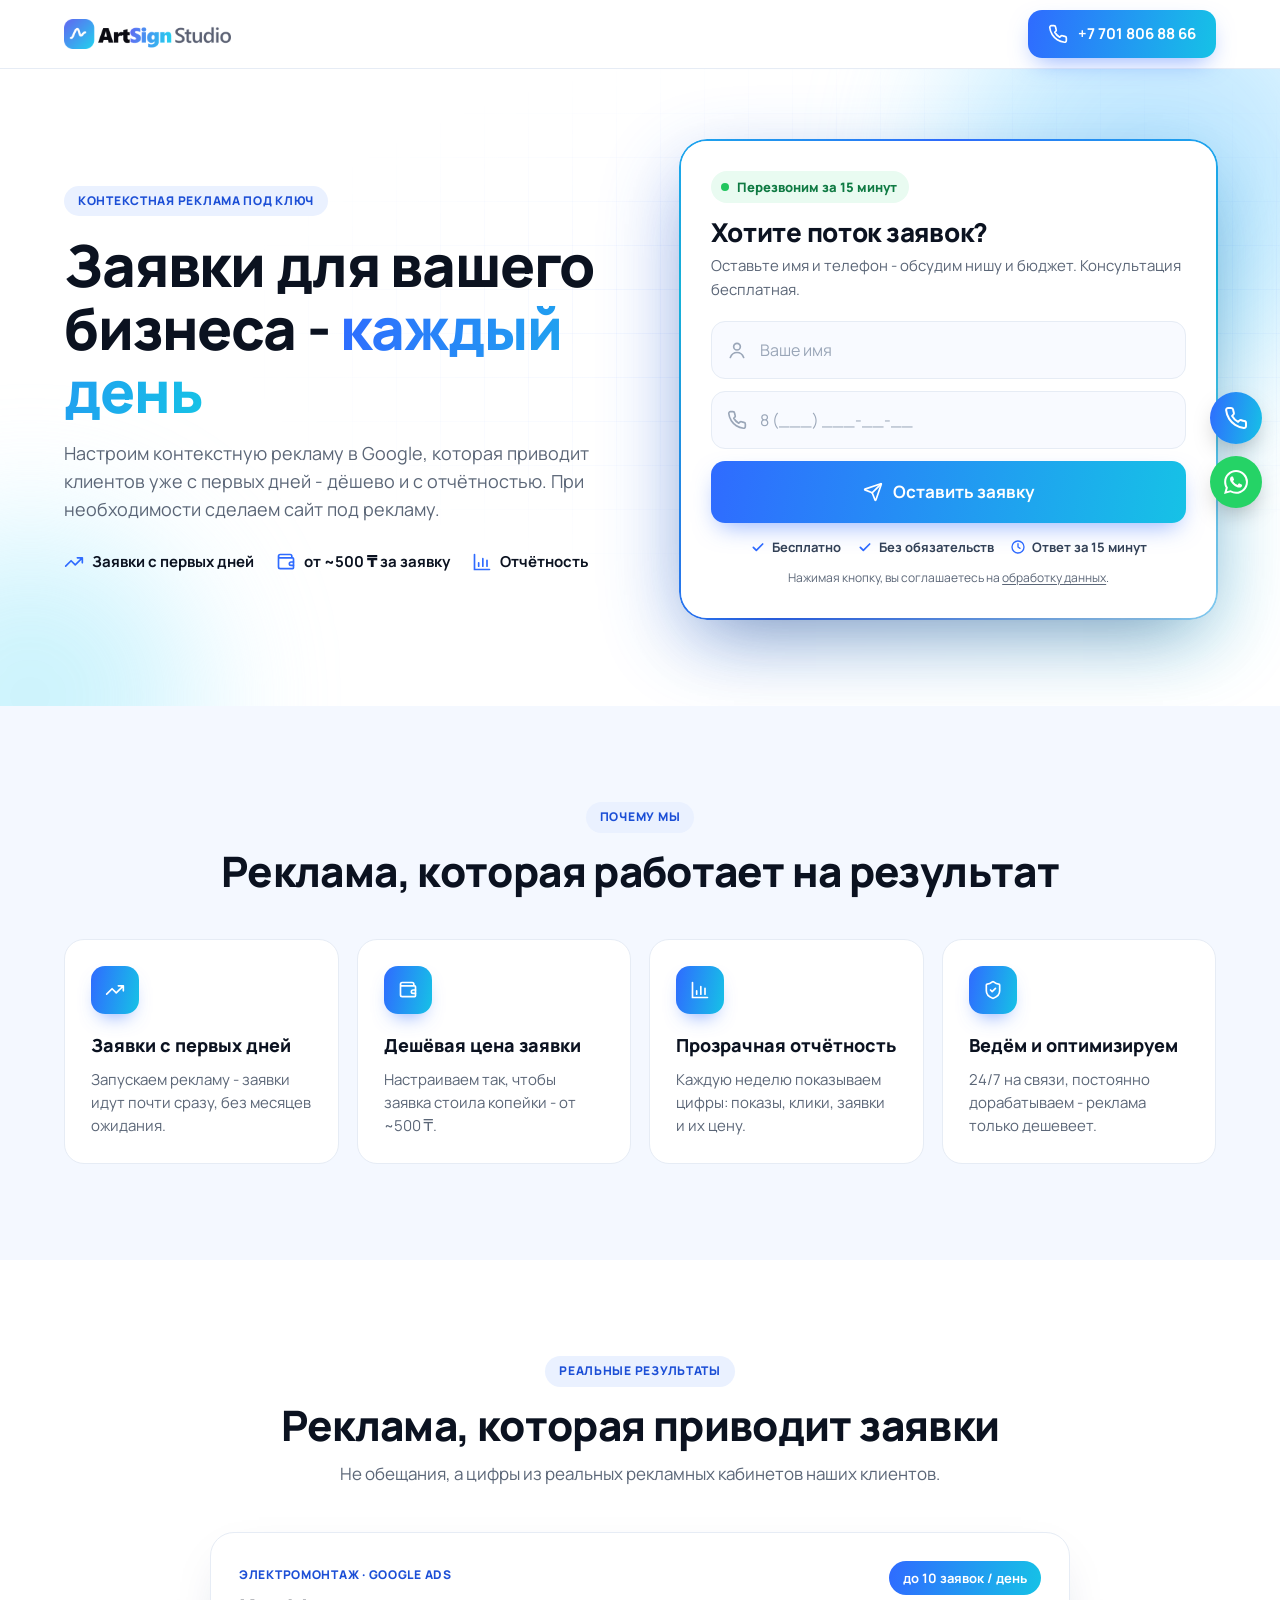
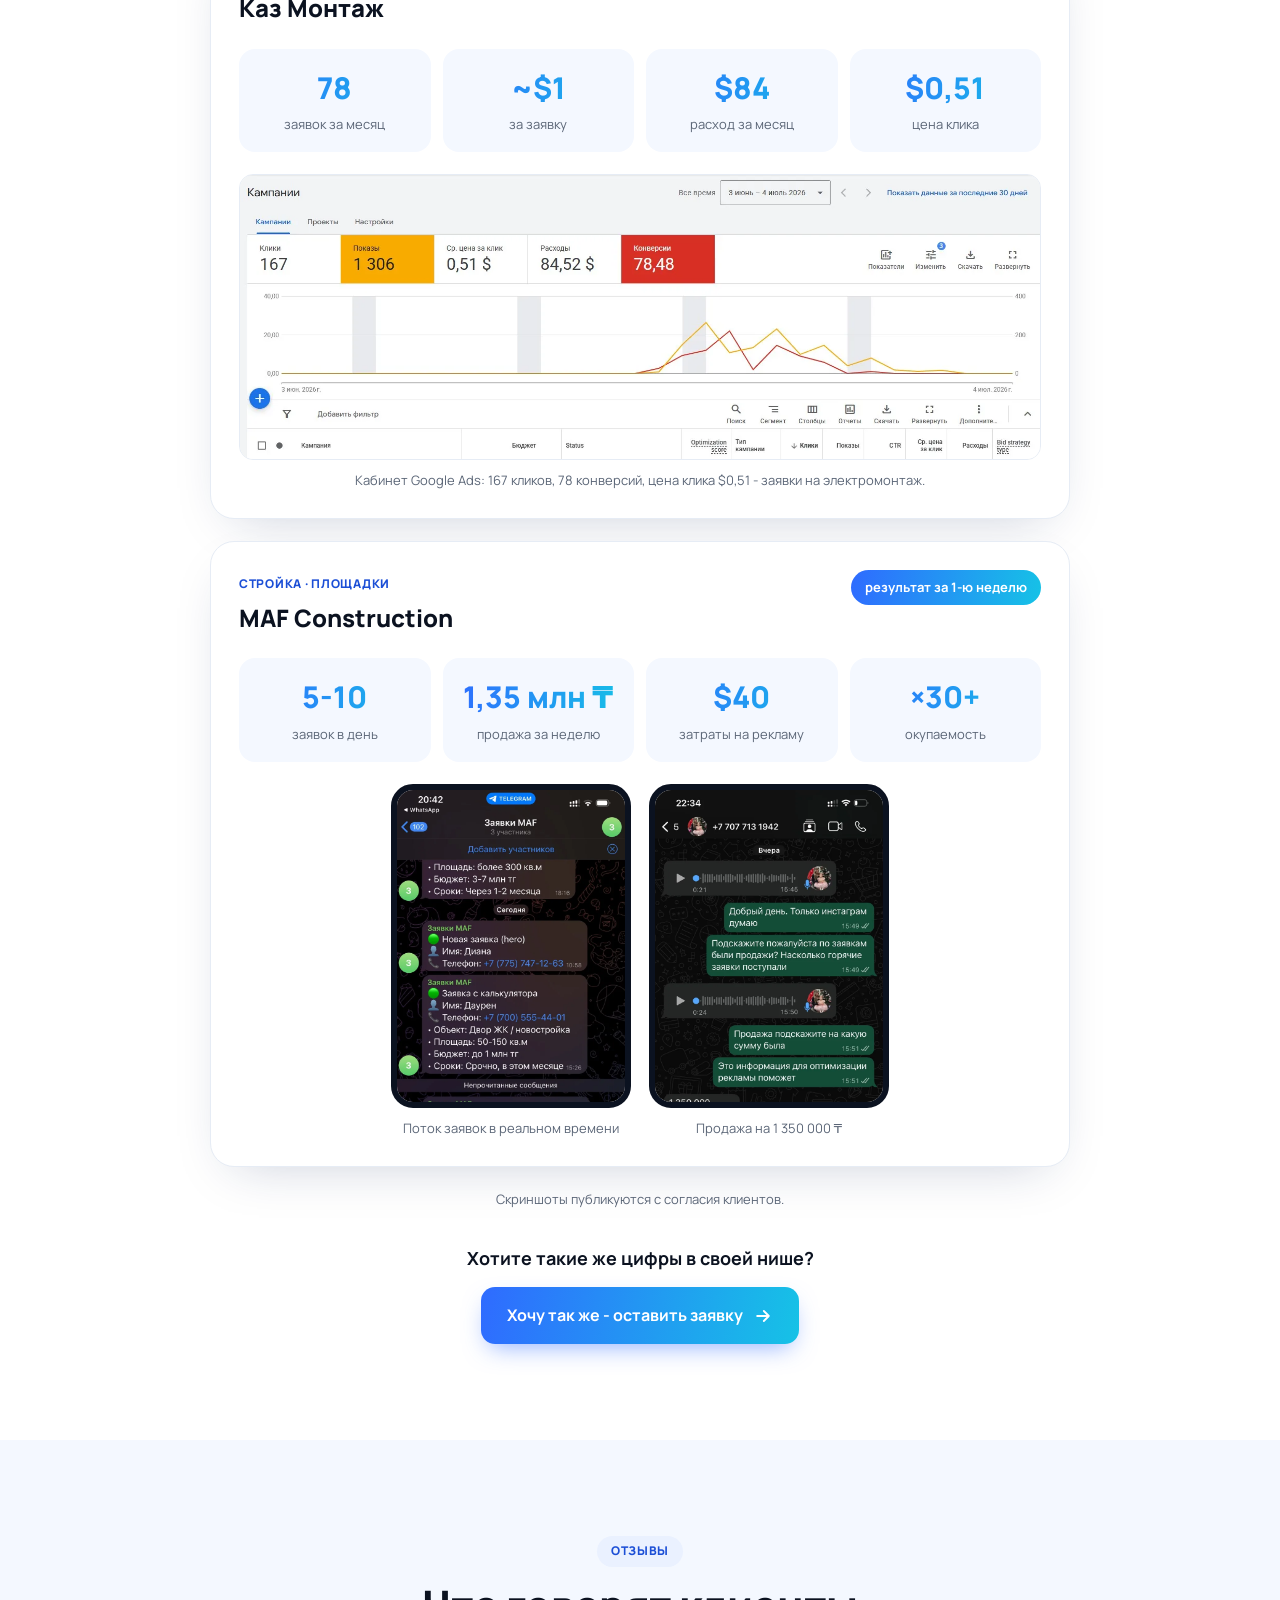
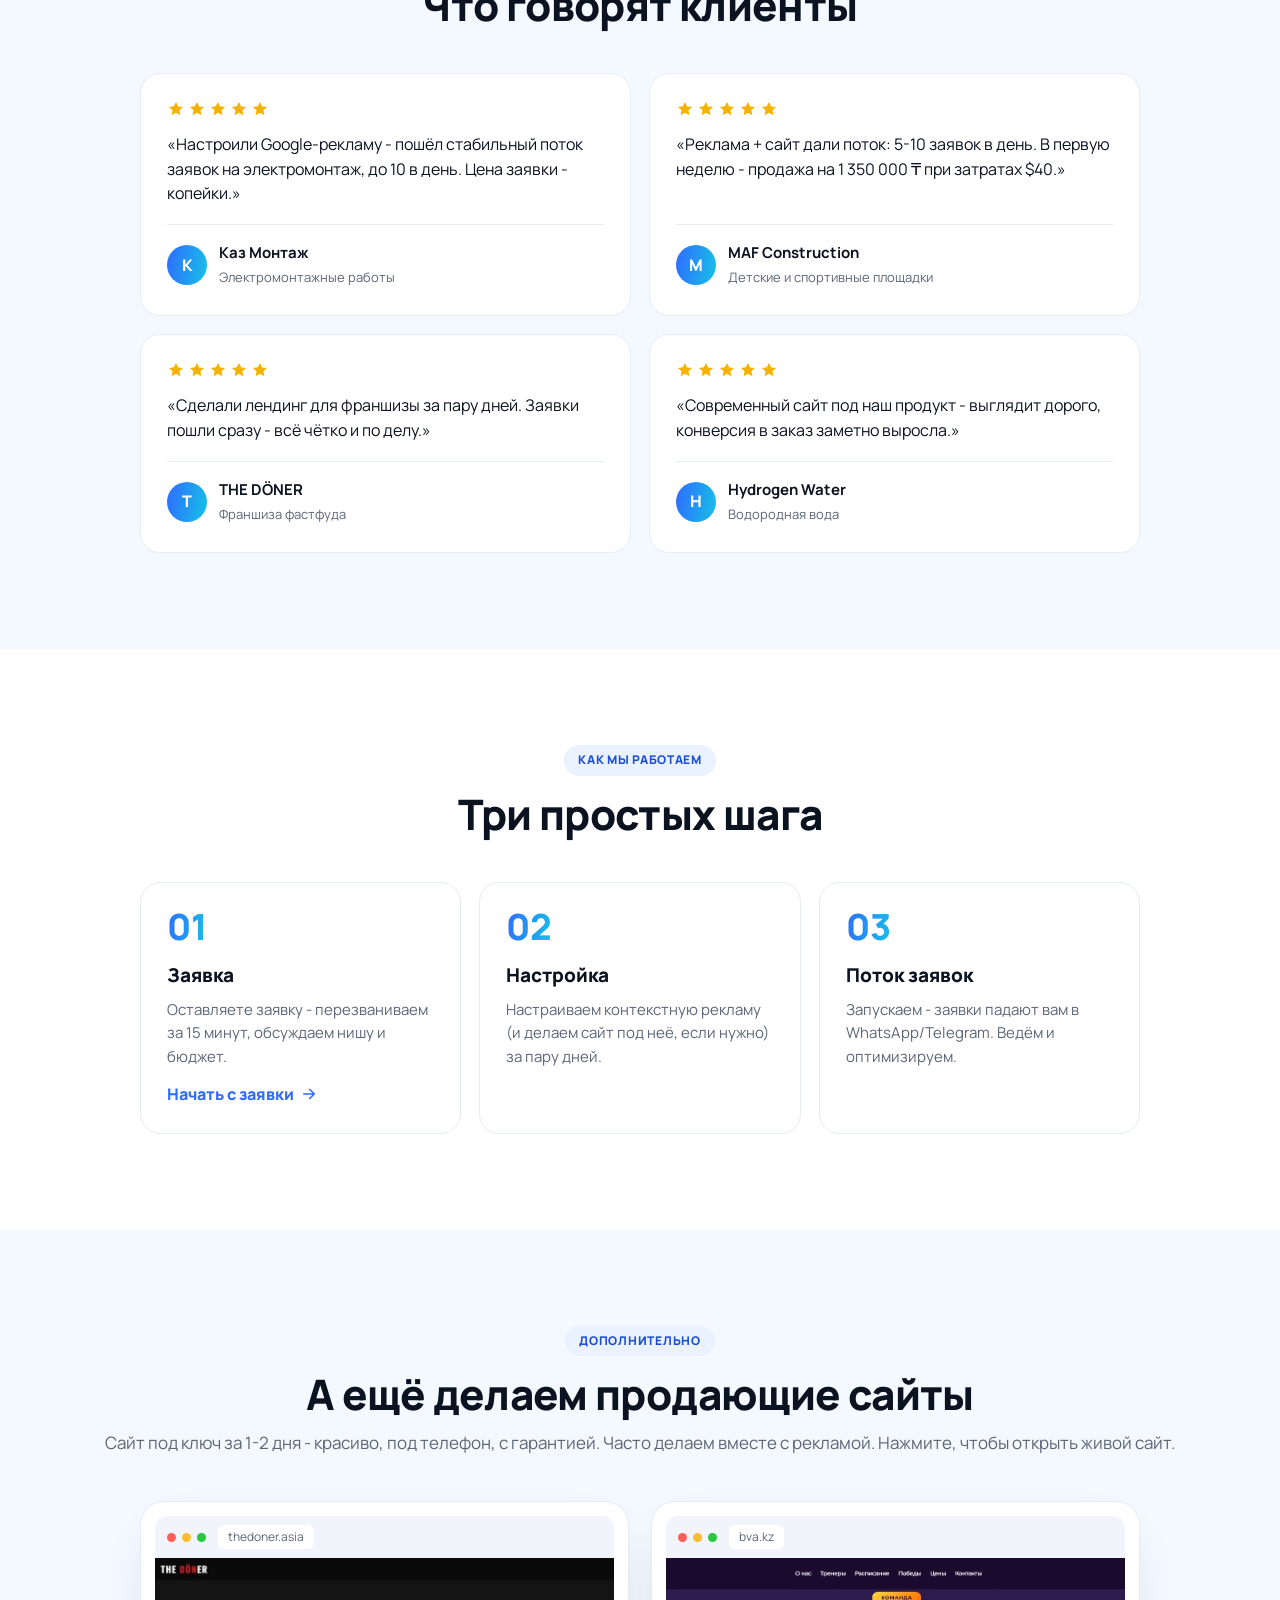
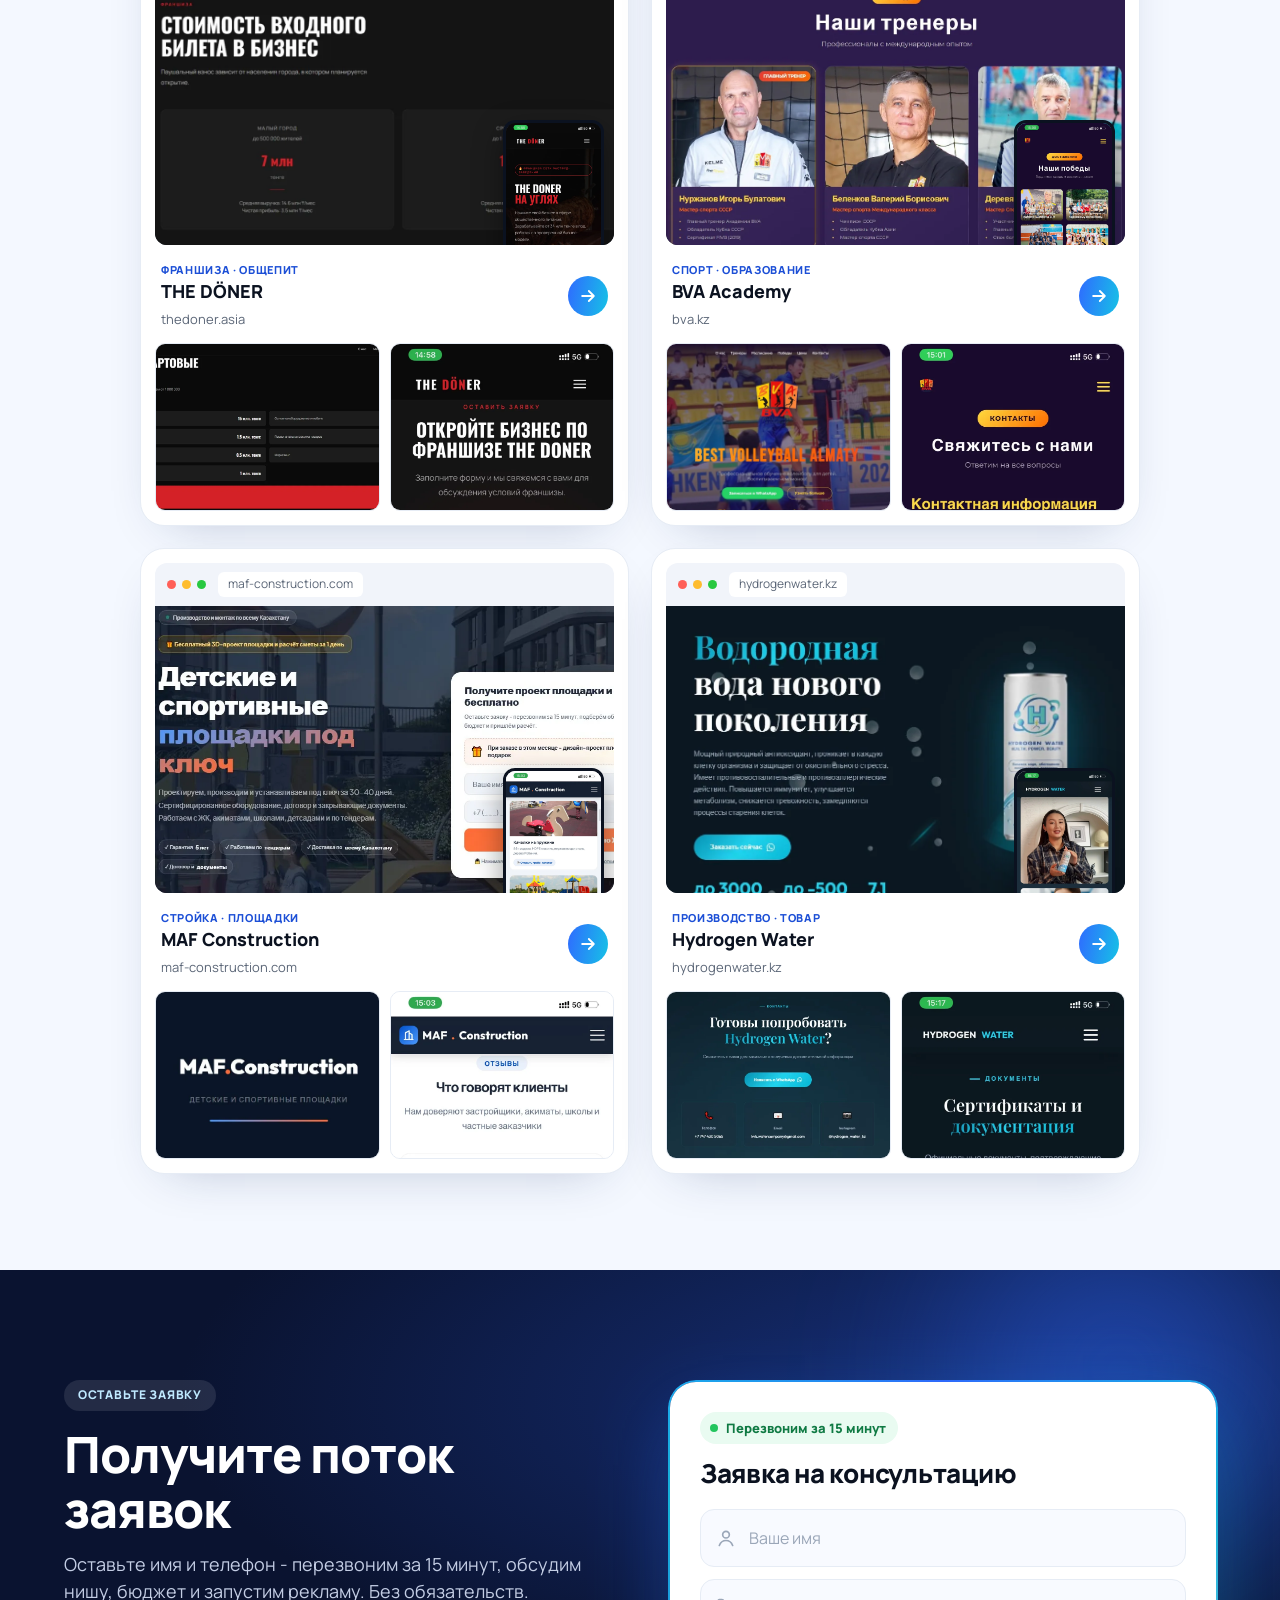
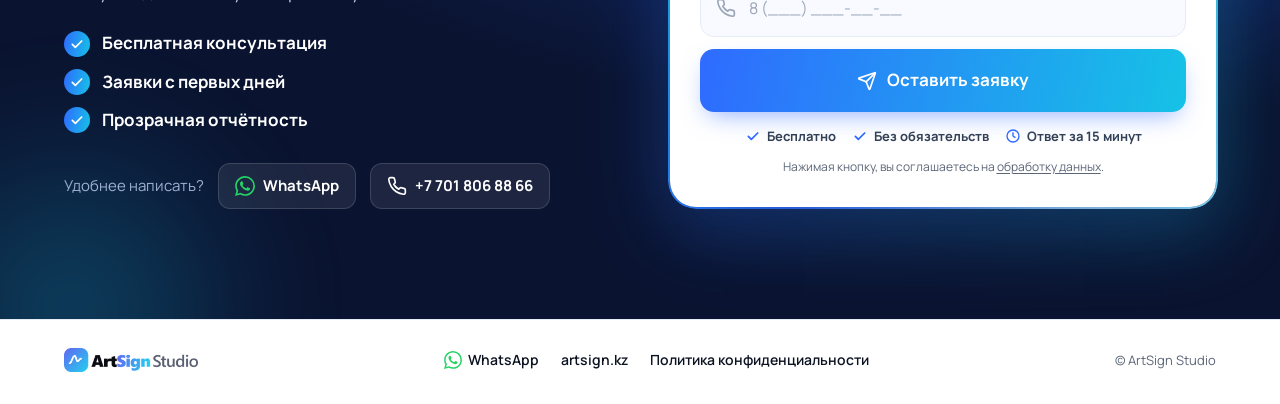
==== index.html @ b0f7c149 "Статическая версия lp.artsign.kz: форма-акцент, Meta Pixel, LeadBot" ====
<!DOCTYPE html>
<html lang="ru">
<head>
<meta charset="utf-8">
<script>document.documentElement.classList.add('js')</script>
<meta name="viewport" content="width=device-width, initial-scale=1, viewport-fit=cover">
<title>ArtSign Studio - контекстная реклама Google под ключ, заявки с первых дней</title>
<meta name="description" content="Настроим контекстную рекламу в Google, которая приводит клиентов с первых дней - дёшево и с отчётностью. При необходимости сделаем сайт под рекламу. Перезвоним за 15 минут.">
<meta name="theme-color" content="#ffffff">
<link rel="canonical" href="https://lp.artsign.kz/">
<meta property="og:type" content="website">
<meta property="og:url" content="https://lp.artsign.kz/">
<meta property="og:title" content="ArtSign Studio - заявки для вашего бизнеса каждый день">
<meta property="og:description" content="Контекстная реклама Google под ключ: заявки с первых дней, от ~500 ₸ за заявку, еженедельная отчётность.">
<meta property="og:image" content="https://lp.artsign.kz/assets/og-image.jpg">
<meta name="twitter:card" content="summary_large_image">
<link rel="icon" href="/favicon.ico" sizes="48x48">
<link rel="icon" type="image/png" sizes="32x32" href="assets/favicon-32.png">
<link rel="icon" type="image/png" sizes="16x16" href="assets/favicon-16.png">
<link rel="apple-touch-icon" href="assets/apple-icon.png">
<link rel="preconnect" href="https://fonts.googleapis.com">
<link rel="preconnect" href="https://fonts.gstatic.com" crossorigin>
<link href="https://fonts.googleapis.com/css2?family=Manrope:wght@400;500;600;700;800&display=swap" rel="stylesheet">
<link rel="stylesheet" href="styles.css?v=20261125-1">
<script type="application/ld+json">{"@context":"https://schema.org","@type":"ProfessionalService","name":"ArtSign Studio","url":"https://lp.artsign.kz/","telephone":"+77018068866","image":"https://lp.artsign.kz/assets/og-image.jpg","areaServed":"KZ","sameAs":["https://artsign.kz"],"description":"Контекстная реклама Google под ключ и продающие сайты"}</script>
<!-- Meta Pixel Code -->
<script>
!function(f,b,e,v,n,t,s)
{if(f.fbq)return;n=f.fbq=function(){n.callMethod?
n.callMethod.apply(n,arguments):n.queue.push(arguments)};
if(!f._fbq)f._fbq=n;n.push=n;n.loaded=!0;n.version='2.0';
n.queue=[];t=b.createElement(e);t.async=!0;
t.src=v;s=b.getElementsByTagName(e)[0];
s.parentNode.insertBefore(t,s)}(window, document,'script',
'https://connect.facebook.net/en_US/fbevents.js');
fbq('init', '1477826510989860');
fbq('init', '3965861417047910');
fbq('track', 'PageView');
</script>
<noscript><img height="1" width="1" style="display:none" alt=""
src="https://www.facebook.com/tr?id=1477826510989860&ev=PageView&noscript=1"
/><img height="1" width="1" style="display:none" alt=""
src="https://www.facebook.com/tr?id=3965861417047910&ev=PageView&noscript=1"
/></noscript>
<!-- End Meta Pixel Code -->
<script src="https://lead-bot.sultan-askarov-kz.workers.dev/t.js" data-site="artsignlp" defer></script>
</head>
<body>
<svg width="0" height="0" style="position:absolute" aria-hidden="true" focusable="false">
  <symbol id="ic-wa" viewBox="0 0 24 24"><path fill="currentColor" d="M17.472 14.382c-.297-.149-1.758-.867-2.03-.967-.273-.099-.471-.148-.67.15-.197.297-.767.966-.94 1.164-.173.199-.347.223-.644.075-.297-.15-1.255-.463-2.39-1.475-.883-.788-1.48-1.761-1.653-2.059-.173-.297-.018-.458.13-.606.134-.133.298-.347.446-.52.149-.174.198-.298.298-.497.099-.198.05-.371-.025-.52-.075-.149-.669-1.612-.916-2.207-.242-.579-.487-.5-.669-.51-.173-.008-.371-.01-.57-.01-.198 0-.52.074-.792.372-.272.297-1.04 1.016-1.04 2.479 0 1.462 1.065 2.875 1.213 3.074.149.198 2.096 3.2 5.077 4.487.709.306 1.262.489 1.694.625.712.227 1.36.195 1.871.118.571-.085 1.758-.719 2.006-1.413.248-.694.248-1.289.173-1.413-.074-.124-.272-.198-.57-.347m-5.421 7.403h-.004a9.87 9.87 0 0 1-5.031-1.378l-.361-.214-3.741.982.998-3.648-.235-.374a9.86 9.86 0 0 1-1.51-5.26c.001-5.45 4.436-9.884 9.888-9.884 2.64 0 5.122 1.03 6.988 2.898a9.825 9.825 0 0 1 2.893 6.994c-.003 5.45-4.437 9.884-9.885 9.884m8.413-18.297A11.815 11.815 0 0 0 12.05 0C5.495 0 .16 5.335.157 11.892c0 2.096.547 4.142 1.588 5.945L.057 24l6.305-1.654a11.882 11.882 0 0 0 5.683 1.448h.005c6.554 0 11.89-5.335 11.893-11.893a11.821 11.821 0 0 0-3.48-8.413Z"/></symbol>
  <symbol id="ic-phone" viewBox="0 0 24 24"><path fill="none" stroke="currentColor" stroke-width="2" stroke-linecap="round" stroke-linejoin="round" d="M22 16.92v3a2 2 0 0 1-2.18 2 19.8 19.8 0 0 1-8.63-3.07 19.5 19.5 0 0 1-6-6A19.8 19.8 0 0 1 2.12 4.18 2 2 0 0 1 4.11 2h3a2 2 0 0 1 2 1.72c.13.96.36 1.9.7 2.81a2 2 0 0 1-.45 2.11L8.09 9.91a16 16 0 0 0 6 6l1.27-1.27a2 2 0 0 1 2.11-.45c.91.34 1.85.57 2.81.7A2 2 0 0 1 22 16.92z"/></symbol>
  <symbol id="ic-send" viewBox="0 0 24 24"><g fill="none" stroke="currentColor" stroke-width="2" stroke-linecap="round" stroke-linejoin="round"><path d="M14.536 21.686a.5.5 0 0 0 .937-.024l6.5-19a.496.496 0 0 0-.635-.635l-19 6.5a.5.5 0 0 0-.024.937l7.93 3.18a2 2 0 0 1 1.112 1.11z"/><path d="m21.854 2.147-10.94 10.939"/></g></symbol>
  <symbol id="ic-check" viewBox="0 0 24 24"><path fill="none" stroke="currentColor" stroke-width="2.6" stroke-linecap="round" stroke-linejoin="round" d="m5 12.5 4.5 4.5L19 7.5"/></symbol>
  <symbol id="ic-arrow" viewBox="0 0 24 24"><path fill="none" stroke="currentColor" stroke-width="2.2" stroke-linecap="round" stroke-linejoin="round" d="M5 12h14m-6-6 6 6-6 6"/></symbol>
  <symbol id="ic-user" viewBox="0 0 24 24"><g fill="none" stroke="currentColor" stroke-width="2" stroke-linecap="round"><circle cx="12" cy="8" r="4"/><path d="M4 21c1.5-4 4.5-6 8-6s6.5 2 8 6"/></g></symbol>
  <symbol id="ic-star" viewBox="0 0 24 24"><path fill="currentColor" d="m12 2.5 2.9 6 6.6.8-4.9 4.5 1.3 6.5L12 17l-5.9 3.3 1.3-6.5-4.9-4.5 6.6-.8z"/></symbol>
  <symbol id="ic-trend" viewBox="0 0 24 24"><path fill="none" stroke="currentColor" stroke-width="2" stroke-linecap="round" stroke-linejoin="round" d="m22 7-8.5 8.5-5-5L2 17m14-10h6v6"/></symbol>
  <symbol id="ic-wallet" viewBox="0 0 24 24"><g fill="none" stroke="currentColor" stroke-width="2" stroke-linecap="round" stroke-linejoin="round"><path d="M19 7V5a2 2 0 0 0-2-2H5a2 2 0 0 0 0 4h15a1 1 0 0 1 1 1v4h-3a2 2 0 0 0 0 4h3v3a1 1 0 0 1-1 1H5a2 2 0 0 1-2-2V5"/><path d="M21 12v4"/></g></symbol>
  <symbol id="ic-chart" viewBox="0 0 24 24"><path fill="none" stroke="currentColor" stroke-width="2" stroke-linecap="round" d="M3 3v18h18M8 17v-4m5 4V8m5 9v-7"/></symbol>
  <symbol id="ic-shield" viewBox="0 0 24 24"><g fill="none" stroke="currentColor" stroke-width="2" stroke-linecap="round" stroke-linejoin="round"><path d="M20 13c0 5-3.5 7.5-7.66 8.95a1 1 0 0 1-.67-.01C7.5 20.5 4 18 4 13V6a1 1 0 0 1 1-1c2 0 4.5-1.2 6.24-2.72a1.17 1.17 0 0 1 1.52 0C14.51 3.81 17 5 19 5a1 1 0 0 1 1 1z"/><path d="m9 12 2 2 4-4"/></g></symbol>
  <symbol id="ic-clock" viewBox="0 0 24 24"><g fill="none" stroke="currentColor" stroke-width="2" stroke-linecap="round"><circle cx="12" cy="12" r="9"/><path d="M12 7v5l3 2"/></g></symbol>
</svg>

<header class="hdr">
  <div class="wrap hdr-in">
    <a class="logo" href="/" aria-label="ArtSign Studio - на главную"><img src="assets/logo.png" width="480" height="86" alt="ArtSign Studio"></a>
    <a class="btn btn-primary hdr-call" href="tel:+77018068866">
      <svg class="ic" aria-hidden="true"><use href="#ic-phone"/></svg>
      <span class="hdr-num">+7 701 806 88 66</span><span class="hdr-short">Позвонить</span>
    </a>
  </div>
</header>

<main>
<section class="hero" id="top">
  <div class="hero-bg" aria-hidden="true"><span class="blob b1"></span><span class="blob b2"></span><span class="hero-grid"></span></div>
  <div class="wrap hero-in">
    <div class="hero-copy">
      <span class="pill">Контекстная реклама под ключ</span>
      <h1>Заявки для вашего бизнеса - <span class="grad-text">каждый день</span></h1>
      <p class="lead">Настроим контекстную рекламу в Google, которая приводит клиентов уже с первых дней - дёшево и с отчётностью. При необходимости сделаем сайт под рекламу.</p>
      <ul class="hero-ticks">
        <li><svg class="ic" aria-hidden="true"><use href="#ic-trend"/></svg>Заявки с первых дней</li>
        <li><svg class="ic" aria-hidden="true"><use href="#ic-wallet"/></svg>от ~500&nbsp;₸ за заявку</li>
        <li><svg class="ic" aria-hidden="true"><use href="#ic-chart"/></svg>Отчётность</li>
      </ul>
    </div>

    <div class="form-zone" id="zayavka-top">
      <div class="lf-card" data-form-card>
        <div class="lf-head">
          <span class="lf-live"><i></i>Перезвоним за 15 минут</span>
          <h2 class="lf-title">Хотите поток заявок?</h2>
          <p class="lf-sub">Оставьте имя и телефон - обсудим нишу и бюджет. Консультация бесплатная.</p>
        </div>
        <form class="lead-form" data-place="hero" novalidate>
          <label class="fld">
            <span class="sr">Ваше имя</span>
            <svg class="ic" aria-hidden="true"><use href="#ic-user"/></svg>
            <input class="input" name="name" placeholder="Ваше имя" autocomplete="name" required>
          </label>
          <label class="fld">
            <span class="sr">Телефон</span>
            <svg class="ic" aria-hidden="true"><use href="#ic-phone"/></svg>
            <input class="input" name="phone" type="tel" inputmode="tel" placeholder="8 (___) ___-__-__" autocomplete="tel" required>
          </label>
          <input class="hp" name="company" tabindex="-1" autocomplete="off" aria-hidden="true">
          <p class="lf-err" role="alert" hidden></p>
          <button class="btn btn-primary btn-xl" type="submit">
            <svg class="ic" aria-hidden="true"><use href="#ic-send"/></svg><span>Оставить заявку</span>
          </button>
          <ul class="lf-perks">
            <li><svg class="ic" aria-hidden="true"><use href="#ic-check"/></svg>Бесплатно</li>
            <li><svg class="ic" aria-hidden="true"><use href="#ic-check"/></svg>Без обязательств</li>
            <li><svg class="ic" aria-hidden="true"><use href="#ic-clock"/></svg>Ответ за 15 минут</li>
          </ul>
          <p class="lf-note">Нажимая кнопку, вы соглашаетесь на <a href="privacy.html">обработку данных</a>.</p>
        </form>
      </div>
    </div>
  </div>
</section>

<section class="sec sec-soft" id="pochemu">
  <div class="wrap">
    <div class="sec-head rv">
      <span class="pill">Почему мы</span>
      <h2>Реклама, которая работает на результат</h2>
    </div>
    <div class="feats">
      <article class="feat rv"><span class="feat-ic"><svg class="ic" aria-hidden="true"><use href="#ic-trend"/></svg></span><h3>Заявки с первых дней</h3><p>Запускаем рекламу - заявки идут почти сразу, без месяцев ожидания.</p></article>
      <article class="feat rv"><span class="feat-ic"><svg class="ic" aria-hidden="true"><use href="#ic-wallet"/></svg></span><h3>Дешёвая цена заявки</h3><p>Настраиваем так, чтобы заявка стоила копейки - от ~500&nbsp;₸.</p></article>
      <article class="feat rv"><span class="feat-ic"><svg class="ic" aria-hidden="true"><use href="#ic-chart"/></svg></span><h3>Прозрачная отчётность</h3><p>Каждую неделю показываем цифры: показы, клики, заявки и их цену.</p></article>
      <article class="feat rv"><span class="feat-ic"><svg class="ic" aria-hidden="true"><use href="#ic-shield"/></svg></span><h3>Ведём и оптимизируем</h3><p>24/7 на связи, постоянно дорабатываем - реклама только дешевеет.</p></article>
    </div>
  </div>
</section>

<section class="sec" id="rezultaty">
  <div class="wrap">
    <div class="sec-head rv">
      <span class="pill">Реальные результаты</span>
      <h2>Реклама, которая приводит заявки</h2>
      <p>Не обещания, а цифры из реальных рекламных кабинетов наших клиентов.</p>
    </div>

    <article class="case rv" id="kaz-montazh">
      <div class="case-top">
        <div><span class="case-tag">Электромонтаж · Google Ads</span><h3>Каз Монтаж</h3></div>
        <span class="case-badge">до 10 заявок / день</span>
      </div>
      <div class="stats">
        <div class="stat"><b>78</b><span>заявок за месяц</span></div>
        <div class="stat"><b>~$1</b><span>за заявку</span></div>
        <div class="stat"><b>$84</b><span>расход за месяц</span></div>
        <div class="stat"><b>$0,51</b><span>цена клика</span></div>
      </div>
      <figure class="shot shot-wide">
        <img src="assets/cases/kazmontage-ads.webp" width="1542" height="548" loading="lazy" alt="Кабинет Google Ads Каз Монтаж: 167 кликов, 78 конверсий, цена клика $0,51">
        <figcaption>Кабинет Google Ads: 167 кликов, 78 конверсий, цена клика $0,51 - заявки на электромонтаж.</figcaption>
      </figure>
    </article>

    <article class="case rv" id="maf">
      <div class="case-top">
        <div><span class="case-tag">Стройка · площадки</span><h3>MAF Construction</h3></div>
        <span class="case-badge">результат за 1-ю неделю</span>
      </div>
      <div class="stats">
        <div class="stat"><b>5-10</b><span>заявок в день</span></div>
        <div class="stat"><b>1,35&nbsp;млн&nbsp;₸</b><span>продажа за неделю</span></div>
        <div class="stat"><b>$40</b><span>затраты на рекламу</span></div>
        <div class="stat"><b>×30+</b><span>окупаемость</span></div>
      </div>
      <div class="phones">
        <figure class="shot shot-phone"><img src="assets/cases/proof-leads.webp" width="740" height="1600" loading="lazy" alt="Telegram-чат с заявками MAF Construction"><figcaption>Поток заявок в реальном времени</figcaption></figure>
        <figure class="shot shot-phone"><img src="assets/cases/proof-sale.webp" width="740" height="1600" loading="lazy" alt="Переписка с клиентом о продаже на 1 350 000 ₸"><figcaption>Продажа на 1&nbsp;350&nbsp;000&nbsp;₸</figcaption></figure>
      </div>
    </article>
    <p class="fine rv">Скриншоты публикуются с согласия клиентов.</p>

    <div class="mid-cta rv">
      <p>Хотите такие же цифры в своей нише?</p>
      <a class="btn btn-primary btn-lg js-to-form" href="#zayavka">Хочу так же - оставить заявку<svg class="ic" aria-hidden="true"><use href="#ic-arrow"/></svg></a>
    </div>
  </div>
</section>

<section class="sec sec-soft" id="otzyvy">
  <div class="wrap">
    <div class="sec-head rv">
      <span class="pill">Отзывы</span>
      <h2>Что говорят клиенты</h2>
    </div>
    <div class="revs">
      <article class="rev rv"><div class="stars" role="img" aria-label="5 из 5"><svg aria-hidden="true"><use href="#ic-star"/></svg><svg aria-hidden="true"><use href="#ic-star"/></svg><svg aria-hidden="true"><use href="#ic-star"/></svg><svg aria-hidden="true"><use href="#ic-star"/></svg><svg aria-hidden="true"><use href="#ic-star"/></svg></div><p>«Настроили Google-рекламу - пошёл стабильный поток заявок на электромонтаж, до 10 в день. Цена заявки - копейки.»</p><footer><span class="ava">К</span><span><b>Каз Монтаж</b><small>Электромонтажные работы</small></span></footer></article>
      <article class="rev rv"><div class="stars" role="img" aria-label="5 из 5"><svg aria-hidden="true"><use href="#ic-star"/></svg><svg aria-hidden="true"><use href="#ic-star"/></svg><svg aria-hidden="true"><use href="#ic-star"/></svg><svg aria-hidden="true"><use href="#ic-star"/></svg><svg aria-hidden="true"><use href="#ic-star"/></svg></div><p>«Реклама + сайт дали поток: 5-10 заявок в день. В первую неделю - продажа на 1&nbsp;350&nbsp;000&nbsp;₸ при затратах $40.»</p><footer><span class="ava">M</span><span><b>MAF Construction</b><small>Детские и спортивные площадки</small></span></footer></article>
      <article class="rev rv"><div class="stars" role="img" aria-label="5 из 5"><svg aria-hidden="true"><use href="#ic-star"/></svg><svg aria-hidden="true"><use href="#ic-star"/></svg><svg aria-hidden="true"><use href="#ic-star"/></svg><svg aria-hidden="true"><use href="#ic-star"/></svg><svg aria-hidden="true"><use href="#ic-star"/></svg></div><p>«Сделали лендинг для франшизы за пару дней. Заявки пошли сразу - всё чётко и по делу.»</p><footer><span class="ava">T</span><span><b>THE DÖNER</b><small>Франшиза фастфуда</small></span></footer></article>
      <article class="rev rv"><div class="stars" role="img" aria-label="5 из 5"><svg aria-hidden="true"><use href="#ic-star"/></svg><svg aria-hidden="true"><use href="#ic-star"/></svg><svg aria-hidden="true"><use href="#ic-star"/></svg><svg aria-hidden="true"><use href="#ic-star"/></svg><svg aria-hidden="true"><use href="#ic-star"/></svg></div><p>«Современный сайт под наш продукт - выглядит дорого, конверсия в заказ заметно выросла.»</p><footer><span class="ava">H</span><span><b>Hydrogen Water</b><small>Водородная вода</small></span></footer></article>
    </div>
  </div>
</section>

<section class="sec" id="shagi">
  <div class="wrap">
    <div class="sec-head rv">
      <span class="pill">Как мы работаем</span>
      <h2>Три простых шага</h2>
    </div>
    <ol class="steps">
      <li class="step rv"><span class="step-n">01</span><h3>Заявка</h3><p>Оставляете заявку - перезваниваем за 15 минут, обсуждаем нишу и бюджет.</p><a class="step-link js-to-form" href="#zayavka">Начать с заявки<svg class="ic" aria-hidden="true"><use href="#ic-arrow"/></svg></a></li>
      <li class="step rv"><span class="step-n">02</span><h3>Настройка</h3><p>Настраиваем контекстную рекламу (и делаем сайт под неё, если нужно) за пару дней.</p></li>
      <li class="step rv"><span class="step-n">03</span><h3>Поток заявок</h3><p>Запускаем - заявки падают вам в WhatsApp/Telegram. Ведём и оптимизируем.</p></li>
    </ol>
  </div>
</section>

<section class="sec sec-soft" id="saity">
  <div class="wrap">
    <div class="sec-head rv">
      <span class="pill">Дополнительно</span>
      <h2>А ещё делаем продающие сайты</h2>
      <p>Сайт под ключ за 1-2 дня - красиво, под телефон, с гарантией. Часто делаем вместе с рекламой. Нажмите, чтобы открыть живой сайт.</p>
    </div>
    <div class="sites">
      <article class="site rv">
        <a class="site-main" href="https://thedoner.asia" target="_blank" rel="noopener">
          <span class="browser"><span class="dots"><i></i><i></i><i></i></span><span class="url">thedoner.asia</span></span>
          <span class="site-view"><img src="assets/cases/doner_1.webp" width="1600" height="626" loading="lazy" alt="Сайт THE DÖNER, десктоп"><img class="site-phone" src="assets/cases/doner.webp" width="740" height="1600" loading="lazy" alt="Сайт THE DÖNER на телефоне"></span>
          <span class="site-meta"><span><small>Франшиза · Общепит</small><b>THE DÖNER</b><em>thedoner.asia</em></span><span class="go"><svg class="ic" aria-hidden="true"><use href="#ic-arrow"/></svg></span></span>
        </a>
        <div class="site-thumbs"><img src="assets/cases/doner_2.webp" width="1600" height="647" loading="lazy" alt="THE DÖNER: блок стартовых вложений"><img src="assets/cases/doner_3.webp" width="740" height="1600" loading="lazy" alt="THE DÖNER: форма заявки на телефоне"></div>
      </article>
      <article class="site rv">
        <a class="site-main" href="https://bva.kz" target="_blank" rel="noopener">
          <span class="browser"><span class="dots"><i></i><i></i><i></i></span><span class="url">bva.kz</span></span>
          <span class="site-view"><img src="assets/cases/bva_2.webp" width="1147" height="740" loading="lazy" alt="Сайт BVA Academy, десктоп"><img class="site-phone" src="assets/cases/bva_1.webp" width="740" height="1600" loading="lazy" alt="Сайт BVA Academy на телефоне"></span>
          <span class="site-meta"><span><small>Спорт · Образование</small><b>BVA Academy</b><em>bva.kz</em></span><span class="go"><svg class="ic" aria-hidden="true"><use href="#ic-arrow"/></svg></span></span>
        </a>
        <div class="site-thumbs"><img src="assets/cases/bva.webp" width="920" height="766" loading="lazy" alt="BVA Academy: первый экран"><img src="assets/cases/bva_3.webp" width="740" height="1600" loading="lazy" alt="BVA Academy: контакты на телефоне"></div>
      </article>
      <article class="site rv">
        <a class="site-main" href="https://maf-construction.com" target="_blank" rel="noopener">
          <span class="browser"><span class="dots"><i></i><i></i><i></i></span><span class="url">maf-construction.com</span></span>
          <span class="site-view"><img src="assets/cases/maf_2.webp" width="1030" height="547" loading="lazy" alt="Сайт MAF Construction, десктоп"><img class="site-phone" src="assets/cases/maf_1.webp" width="740" height="1600" loading="lazy" alt="Сайт MAF Construction на телефоне"></span>
          <span class="site-meta"><span><small>Стройка · Площадки</small><b>MAF Construction</b><em>maf-construction.com</em></span><span class="go"><svg class="ic" aria-hidden="true"><use href="#ic-arrow"/></svg></span></span>
        </a>
        <div class="site-thumbs"><img src="assets/cases/maf.webp" width="565" height="439" loading="lazy" alt="MAF Construction: логотип"><img src="assets/cases/maf_3.webp" width="740" height="1600" loading="lazy" alt="MAF Construction: отзывы на телефоне"></div>
      </article>
      <article class="site rv">
        <a class="site-main" href="https://hydrogenwater.kz" target="_blank" rel="noopener">
          <span class="browser"><span class="dots"><i></i><i></i><i></i></span><span class="url">hydrogenwater.kz</span></span>
          <span class="site-view"><img src="assets/cases/hw.webp" width="937" height="648" loading="lazy" alt="Сайт Hydrogen Water, десктоп"><img class="site-phone" src="assets/cases/hw_1.webp" width="740" height="1600" loading="lazy" alt="Сайт Hydrogen Water на телефоне"></span>
          <span class="site-meta"><span><small>Производство · Товар</small><b>Hydrogen Water</b><em>hydrogenwater.kz</em></span><span class="go"><svg class="ic" aria-hidden="true"><use href="#ic-arrow"/></svg></span></span>
        </a>
        <div class="site-thumbs"><img src="assets/cases/hw_2.webp" width="775" height="572" loading="lazy" alt="Hydrogen Water: блок контактов"><img src="assets/cases/hw_3.webp" width="740" height="1600" loading="lazy" alt="Hydrogen Water: документы на телефоне"></div>
      </article>
    </div>
  </div>
</section>

<section class="final" id="zayavka">
  <div class="final-bg" aria-hidden="true"><span class="blob b3"></span><span class="blob b4"></span></div>
  <div class="wrap final-in">
    <div class="final-copy rv">
      <span class="pill pill-dark">Оставьте заявку</span>
      <h2>Получите поток заявок</h2>
      <p>Оставьте имя и телефон - перезвоним за 15 минут, обсудим нишу, бюджет и запустим рекламу. Без обязательств.</p>
      <ul class="final-list">
        <li><svg class="ic" aria-hidden="true"><use href="#ic-check"/></svg>Бесплатная консультация</li>
        <li><svg class="ic" aria-hidden="true"><use href="#ic-check"/></svg>Заявки с первых дней</li>
        <li><svg class="ic" aria-hidden="true"><use href="#ic-check"/></svg>Прозрачная отчётность</li>
      </ul>
      <div class="final-alt">
        <span>Удобнее написать?</span>
        <a class="alt-wa" href="https://wa.me/77018068866"><svg class="ic" aria-hidden="true"><use href="#ic-wa"/></svg>WhatsApp</a>
        <a class="alt-tel" href="tel:+77018068866"><svg class="ic" aria-hidden="true"><use href="#ic-phone"/></svg>+7 701 806 88 66</a>
      </div>
    </div>

    <div class="form-zone">
      <div class="lf-card lf-card-final" data-form-card>
        <div class="lf-head">
          <span class="lf-live"><i></i>Перезвоним за 15 минут</span>
          <h3 class="lf-title">Заявка на консультацию</h3>
        </div>
        <form class="lead-form" data-place="final" novalidate>
          <label class="fld">
            <span class="sr">Ваше имя</span>
            <svg class="ic" aria-hidden="true"><use href="#ic-user"/></svg>
            <input class="input" name="name" placeholder="Ваше имя" autocomplete="name" required>
          </label>
          <label class="fld">
            <span class="sr">Телефон</span>
            <svg class="ic" aria-hidden="true"><use href="#ic-phone"/></svg>
            <input class="input" name="phone" type="tel" inputmode="tel" placeholder="8 (___) ___-__-__" autocomplete="tel" required>
          </label>
          <input class="hp" name="company" tabindex="-1" autocomplete="off" aria-hidden="true">
          <p class="lf-err" role="alert" hidden></p>
          <button class="btn btn-primary btn-xl" type="submit">
            <svg class="ic" aria-hidden="true"><use href="#ic-send"/></svg><span>Оставить заявку</span>
          </button>
          <ul class="lf-perks">
            <li><svg class="ic" aria-hidden="true"><use href="#ic-check"/></svg>Бесплатно</li>
            <li><svg class="ic" aria-hidden="true"><use href="#ic-check"/></svg>Без обязательств</li>
            <li><svg class="ic" aria-hidden="true"><use href="#ic-clock"/></svg>Ответ за 15 минут</li>
          </ul>
          <p class="lf-note">Нажимая кнопку, вы соглашаетесь на <a href="privacy.html">обработку данных</a>.</p>
        </form>
      </div>
    </div>
  </div>
</section>
</main>

<footer class="ftr">
  <div class="wrap ftr-in">
    <a class="logo" href="/"><img src="assets/logo.png" width="480" height="86" alt="ArtSign Studio" loading="lazy"></a>
    <nav class="ftr-links">
      <a href="https://wa.me/77018068866"><svg class="ic ic-wa" aria-hidden="true"><use href="#ic-wa"/></svg>WhatsApp</a>
      <a href="https://artsign.kz">artsign.kz</a>
      <a href="privacy.html">Политика конфиденциальности</a>
    </nav>
    <span class="ftr-c">© ArtSign Studio</span>
  </div>
</footer>

<nav class="fab" aria-label="Звонок и WhatsApp">
  <a class="fab-btn fab-tel" href="tel:+77018068866" aria-label="Позвонить"><svg class="ic" aria-hidden="true"><use href="#ic-phone"/></svg></a>
  <a class="fab-btn fab-wa" href="https://wa.me/77018068866" aria-label="Написать в WhatsApp"><svg class="ic" aria-hidden="true"><use href="#ic-wa"/></svg></a>
</nav>

<nav class="mbar" data-mbar aria-label="Быстрая связь">
  <a class="mbar-cta js-to-form" href="#zayavka">Хочу заявки<svg class="ic" aria-hidden="true"><use href="#ic-arrow"/></svg></a>
  <a class="mbar-ic mbar-wa" href="https://wa.me/77018068866" aria-label="WhatsApp"><svg class="ic" aria-hidden="true"><use href="#ic-wa"/></svg></a>
  <a class="mbar-ic" href="tel:+77018068866" aria-label="Позвонить"><svg class="ic" aria-hidden="true"><use href="#ic-phone"/></svg></a>
</nav>

<template id="lf-done">
  <div class="lf-done" tabindex="-1">
    <span class="done-ic"><svg class="ic" aria-hidden="true"><use href="#ic-check"/></svg></span>
    <h3>Заявка отправлена!</h3>
    <p>Спасибо! Мы перезвоним вам в течение 15 минут и обсудим ваш проект.</p>
    <a class="alt-wa" href="https://wa.me/77018068866"><svg class="ic" aria-hidden="true"><use href="#ic-wa"/></svg>Написать в WhatsApp сейчас</a>
  </div>
</template>

<script src="script.js?v=20261125-1" defer></script>
</body>
</html>
---- styles.css ----
:root{
  --bg:#fff;--bg-soft:#f4f8ff;--ink:#0b1220;--muted:#5b6677;--line:#e6ecf5;
  --brand:#2f6bff;--brand2:#16c2e6;--brand-ink:#1c4fd6;--navy:#0a1330;
  --grad:linear-gradient(100deg,var(--brand),var(--brand2));
  --r:20px;--hdr:68px;--ease:cubic-bezier(.22,1,.36,1);
}
*{box-sizing:border-box;margin:0;padding:0}
html{-webkit-text-size-adjust:100%;scroll-padding-top:calc(var(--hdr) + 16px)}
body{font-family:"Manrope","Segoe UI",system-ui,sans-serif;color:var(--ink);background:var(--bg);line-height:1.55;font-size:16px;overflow-x:clip;-webkit-font-smoothing:antialiased}
img{display:block;max-width:100%;height:auto}
a{color:inherit;text-decoration:none}
ul,ol{list-style:none}
button,input{font:inherit;color:inherit}
.ic{width:20px;height:20px;flex-shrink:0}
.sr{position:absolute;width:1px;height:1px;overflow:hidden;clip:rect(0 0 0 0);white-space:nowrap}
.wrap{width:100%;max-width:1200px;margin:0 auto;padding:0 24px}
.grad-text{background:var(--grad);-webkit-background-clip:text;background-clip:text;color:transparent}
:focus-visible{outline:3px solid var(--brand);outline-offset:3px;border-radius:8px}

/* buttons */
.btn{display:inline-flex;align-items:center;justify-content:center;gap:10px;border:0;border-radius:14px;font-weight:700;cursor:pointer;transition:transform .2s var(--ease),box-shadow .2s var(--ease),filter .2s}
.btn-primary{background:var(--grad);color:#fff;box-shadow:0 10px 24px -8px rgba(47,107,255,.55)}
.btn-primary:active{transform:scale(.98)}
@media (hover:hover){.btn-primary:hover{transform:translateY(-2px);box-shadow:0 16px 32px -10px rgba(47,107,255,.65)}}
.btn-lg{padding:16px 26px;font-size:16px}
.btn-xl{width:100%;padding:18px 24px;font-size:17px;position:relative;overflow:hidden}
.btn-xl::after{content:"";position:absolute;inset:0;background:linear-gradient(110deg,transparent 30%,rgba(255,255,255,.45) 50%,transparent 70%);transform:translateX(-120%);animation:shine 4.2s var(--ease) 1.5s infinite}
@keyframes shine{0%,62%{transform:translateX(-120%)}100%{transform:translateX(120%)}}
.btn[disabled]{opacity:.75;cursor:progress}
.pill{display:inline-block;padding:6px 14px;border-radius:999px;background:#eaf1ff;color:var(--brand-ink);font-size:12px;font-weight:800;letter-spacing:.06em;text-transform:uppercase}
.pill-dark{background:rgba(255,255,255,.1);color:#bfe9ff}

/* header */
.hdr{position:sticky;top:0;z-index:50;background:rgba(255,255,255,.92);border-bottom:1px solid var(--line)}
@supports (backdrop-filter:blur(8px)){@media (hover:hover){.hdr{background:rgba(255,255,255,.78);backdrop-filter:blur(12px)}}}
.hdr-in{height:var(--hdr);display:flex;align-items:center;justify-content:space-between;gap:16px}
.logo img{width:auto;height:30px}
.hdr-call{flex-shrink:0;margin-left:auto;padding:12px 20px;font-size:15px}
.hdr-short{display:none}

/* hero */
.hero{position:relative;overflow:hidden;padding:72px 0 88px}
.hero-bg{position:absolute;inset:0;pointer-events:none}
.blob{position:absolute;border-radius:50%;filter:blur(60px);opacity:.55}
.b1{width:520px;height:520px;right:-140px;top:-160px;background:radial-gradient(circle,#7fc8ff,#a9e4ff 50%,transparent 70%)}
.b2{width:420px;height:420px;left:-180px;bottom:-200px;background:radial-gradient(circle,#8ee6f5,#bfefff 50%,transparent 70%)}
.hero-grid{position:absolute;inset:0;background-image:linear-gradient(rgba(47,107,255,.06) 1px,transparent 1px),linear-gradient(90deg,rgba(47,107,255,.06) 1px,transparent 1px);background-size:44px 44px;-webkit-mask-image:radial-gradient(ellipse 70% 60% at 70% 40%,#000 20%,transparent 75%);mask-image:radial-gradient(ellipse 70% 60% at 70% 40%,#000 20%,transparent 75%)}
.hero-in{position:relative;display:grid;grid-template-columns:minmax(0,1.05fr) minmax(0,1fr);gap:56px;align-items:center}
.hero-copy h1{margin:18px 0 18px;font-size:clamp(34px,4.6vw,58px);line-height:1.08;font-weight:800;letter-spacing:-.02em}
.lead{color:var(--muted);font-size:18px}
.hero-ticks{display:flex;flex-wrap:wrap;gap:10px 22px;margin-top:26px}
.hero-ticks li{display:flex;align-items:center;gap:8px;font-weight:700;font-size:15px}
.hero-ticks .ic{color:var(--brand)}

/* form card - accent */
.form-zone{position:relative;isolation:isolate}
.form-zone::before{content:"";position:absolute;inset:24px -6px -24px;border-radius:30px;background:var(--grad);filter:blur(40px);opacity:.3;z-index:-1;transition:opacity .4s;pointer-events:none}
.form-zone:focus-within::before{opacity:.6}
.lf-card{position:relative;border-radius:26px;padding:30px;background:#fff;box-shadow:0 30px 70px -28px rgba(20,40,90,.45)}
.lf-card::before{content:"";position:absolute;inset:-2px;border-radius:28px;padding:2px;background:conic-gradient(from var(--a,0deg),var(--brand),var(--brand2),#9fd8ff,var(--brand),var(--brand2),var(--brand));-webkit-mask:linear-gradient(#000 0 0) content-box,linear-gradient(#000 0 0);-webkit-mask-composite:xor;mask:linear-gradient(#000 0 0) content-box exclude,linear-gradient(#000 0 0);animation:spin 6s linear infinite;z-index:-1}
@property --a{syntax:"<angle>";initial-value:0deg;inherits:false}
@keyframes spin{to{--a:360deg}}
.lf-card.is-ping{animation:ping 1.2s var(--ease)}
@keyframes ping{0%{transform:scale(1)}30%{transform:scale(1.025)}100%{transform:scale(1)}}
.lf-live{display:inline-flex;align-items:center;gap:8px;padding:6px 12px 6px 10px;border-radius:999px;background:#e9fbf1;color:#0f7a43;font-size:13px;font-weight:800}
.lf-live i{width:8px;height:8px;border-radius:50%;background:#22c55e;box-shadow:0 0 0 0 rgba(34,197,94,.6);animation:pulse 1.8s infinite}
@keyframes pulse{70%{box-shadow:0 0 0 9px rgba(34,197,94,0)}100%{box-shadow:0 0 0 0 rgba(34,197,94,0)}}
.lf-title{margin:14px 0 6px;font-size:26px;line-height:1.2;font-weight:800;letter-spacing:-.01em}
.lf-sub{color:var(--muted);font-size:15px}
.lead-form{display:grid;gap:12px;margin-top:20px}
.fld{position:relative;display:block}
.fld .ic{position:absolute;left:16px;top:50%;transform:translateY(-50%);color:#9aa6b8;transition:color .2s;pointer-events:none}
.input{width:100%;height:58px;padding:0 16px 0 48px;border:1.5px solid var(--line);border-radius:14px;background:#f8faff;font-size:16px;outline:none;transition:border-color .15s,box-shadow .15s,background .15s}
.input::placeholder{color:#9aa6b8}
.input:focus{border-color:var(--brand);background:#fff;box-shadow:0 0 0 4px rgba(47,107,255,.13)}
.fld:focus-within .ic{color:var(--brand)}
.input.is-ok{border-color:#22c55e}
.input.is-bad{border-color:#ef4444;box-shadow:0 0 0 4px rgba(239,68,68,.12)}
.hp{position:absolute;left:-9999px;width:1px;height:1px;opacity:0}
.lf-err{color:#dc2626;font-size:14px;font-weight:600}
.lf-perks{display:flex;flex-wrap:wrap;justify-content:center;gap:6px 16px;margin-top:2px}
.lf-perks li{display:flex;align-items:center;gap:6px;font-size:13px;font-weight:700;color:#334155}
.lf-perks .ic{width:16px;height:16px;color:var(--brand)}
.lf-note{text-align:center;font-size:12px;color:var(--muted)}
.lf-note a{text-decoration:underline;text-underline-offset:2px}
.lf-done{text-align:center;padding:24px 4px 8px;outline:none}
.done-ic{display:grid;place-items:center;width:68px;height:68px;margin:0 auto;border-radius:50%;background:var(--grad);color:#fff;animation:pop .6s var(--ease)}
.done-ic .ic{width:34px;height:34px}
@keyframes pop{0%{transform:scale(.4);opacity:0}100%{transform:scale(1);opacity:1}}
.lf-done h3{margin-top:16px;font-size:22px;font-weight:800}
.lf-done p{margin:8px 0 18px;color:var(--muted)}

/* sections */
.sec{padding:96px 0}
.sec-soft{background:var(--bg-soft)}
.sec-head{text-align:center;margin-bottom:44px}
.sec-head h2{margin-top:14px;font-size:clamp(28px,3.4vw,42px);line-height:1.15;font-weight:800;letter-spacing:-.015em}
.sec-head p{margin-top:12px;color:var(--muted);font-size:17px}

.feats{display:grid;grid-template-columns:repeat(4,minmax(0,1fr));gap:18px}
.feat{background:#fff;border:1px solid var(--line);border-radius:var(--r);padding:26px;transition:transform .3s var(--ease),box-shadow .3s}
@media (hover:hover){.feat:hover{transform:translateY(-4px);box-shadow:0 20px 44px -24px rgba(20,40,90,.35)}}
.feat-ic{display:grid;place-items:center;width:48px;height:48px;border-radius:14px;background:var(--grad);color:#fff;box-shadow:0 10px 20px -10px rgba(47,107,255,.7)}
.feat h3{margin:18px 0 8px;font-size:18px;font-weight:800}
.feat p{color:var(--muted);font-size:15px}

.case{max-width:860px;margin:0 auto 22px;background:#fff;border:1px solid var(--line);border-radius:24px;padding:28px;box-shadow:0 18px 50px -24px rgba(20,40,90,.25)}
.case-top{display:flex;justify-content:space-between;align-items:flex-start;gap:16px;flex-wrap:wrap}
.case-tag{font-size:12px;font-weight:800;letter-spacing:.06em;text-transform:uppercase;color:var(--brand-ink)}
.case h3{font-size:24px;font-weight:800;margin-top:4px}
.case-badge{padding:7px 14px;border-radius:999px;background:var(--grad);color:#fff;font-size:13px;font-weight:700;white-space:nowrap}
.stats{display:grid;grid-template-columns:repeat(4,minmax(0,1fr));gap:12px;margin:22px 0}
.stat{background:var(--bg-soft);border-radius:16px;padding:16px 10px;text-align:center}
.stat b{display:block;font-size:clamp(22px,2.6vw,30px);font-weight:800;background:var(--grad);-webkit-background-clip:text;background-clip:text;color:transparent;white-space:nowrap}
.stat span{font-size:13px;color:var(--muted)}
.shot figcaption{margin-top:10px;text-align:center;font-size:13px;color:var(--muted)}
.shot-wide img{border-radius:14px;border:1px solid var(--line);width:100%}
.phones{display:flex;justify-content:center;gap:18px}
.shot-phone{width:min(240px,46%)}
.shot-phone img{border-radius:22px;border:6px solid #0b1220;aspect-ratio:740/1000;object-fit:cover;object-position:top;width:100%;height:auto}
.fine{text-align:center;font-size:13px;color:var(--muted);margin-top:6px}
.mid-cta{margin-top:36px;text-align:center}
.mid-cta p{font-weight:700;font-size:18px;margin-bottom:14px}

.revs{display:grid;grid-template-columns:repeat(2,minmax(0,1fr));gap:18px;max-width:1000px;margin:0 auto}
.rev{background:#fff;border:1px solid var(--line);border-radius:var(--r);padding:26px;display:flex;flex-direction:column}
.stars{display:flex;gap:3px;color:#f5b301}
.stars svg{width:18px;height:18px}
.rev p{margin:14px 0 18px;font-size:16px}
.rev footer{margin-top:auto;display:flex;align-items:center;gap:12px;padding-top:16px;border-top:1px solid var(--line)}
.ava{display:grid;place-items:center;width:40px;height:40px;border-radius:50%;background:var(--grad);color:#fff;font-weight:800;flex-shrink:0}
.rev b{display:block;font-size:15px}
.rev small{color:var(--muted);font-size:13px}

.steps{display:grid;grid-template-columns:repeat(3,minmax(0,1fr));gap:18px;max-width:1000px;margin:0 auto}
.step{background:#fff;border:1px solid var(--line);border-radius:var(--r);padding:26px}
.step-n{font-size:36px;font-weight:800;background:var(--grad);-webkit-background-clip:text;background-clip:text;color:transparent;line-height:1}
.step h3{margin:14px 0 8px;font-size:19px;font-weight:800}
.step p{color:var(--muted);font-size:15px}
.step-link{display:inline-flex;align-items:center;gap:6px;margin-top:14px;font-weight:800;color:var(--brand)}
.step-link .ic{width:18px;height:18px;transition:transform .2s}
@media (hover:hover){.step-link:hover .ic{transform:translateX(4px)}}

.sites{display:grid;grid-template-columns:repeat(2,minmax(0,1fr));gap:22px;max-width:1000px;margin:0 auto}
.site{background:#fff;border:1px solid var(--line);border-radius:24px;padding:14px;box-shadow:0 18px 50px -28px rgba(20,40,90,.3)}
.site-main{display:block}
.browser{display:flex;align-items:center;gap:12px;padding:9px 12px;background:#f1f4fa;border-radius:12px 12px 0 0}
.dots{display:flex;gap:6px}
.dots i{width:9px;height:9px;border-radius:50%;background:#ff5f57}
.dots i:nth-child(2){background:#febc2e}.dots i:nth-child(3){background:#28c840}
.url{font-size:12px;color:var(--muted);background:#fff;padding:3px 10px;border-radius:6px}
.site-view{position:relative;display:block;aspect-ratio:16/10;overflow:hidden;border-radius:0 0 12px 12px;background:#0b1220}
.site-view>img:first-child{width:100%;height:100%;object-fit:cover;object-position:left top;transition:transform .8s var(--ease)}
.site-phone{position:absolute;right:10px;bottom:-30%;width:22%;border-radius:12px;border:3px solid #0b1220;box-shadow:0 12px 30px rgba(0,0,0,.4);transition:transform .6s var(--ease)}
@media (hover:hover){.site-main:hover .site-view>img:first-child{transform:scale(1.04)}.site-main:hover .site-phone{transform:translateY(-8%)}.site-main:hover .go{transform:rotate(-45deg)}}
.site-meta{display:flex;justify-content:space-between;align-items:center;gap:12px;padding:16px 6px 12px}
.site-meta small{display:block;font-size:11px;font-weight:800;letter-spacing:.06em;text-transform:uppercase;color:var(--brand-ink)}
.site-meta b{display:block;font-size:18px;font-weight:800}
.site-meta em{font-style:normal;font-size:13px;color:var(--muted)}
.go{display:grid;place-items:center;width:40px;height:40px;border-radius:50%;background:var(--grad);color:#fff;flex-shrink:0;transition:transform .3s var(--ease)}
.site-thumbs{display:grid;grid-template-columns:minmax(0,1fr) minmax(0,1fr);gap:10px}
.site-thumbs img{width:100%;aspect-ratio:4/3;object-fit:cover;object-position:top;border-radius:10px;border:1px solid var(--line)}

/* final - dark accent around the form */
.final{position:relative;overflow:hidden;padding:110px 0;background:radial-gradient(120% 90% at 80% 20%,#16307a 0%,var(--navy) 55%);color:#fff}
.final-bg{position:absolute;inset:0;pointer-events:none}
.b3{width:560px;height:560px;right:-120px;top:-180px;background:radial-gradient(circle,rgba(47,107,255,.8),transparent 65%);opacity:.6}
.b4{width:460px;height:460px;left:-160px;bottom:-220px;background:radial-gradient(circle,rgba(22,194,230,.7),transparent 65%);opacity:.45}
.final-in{position:relative;display:grid;grid-template-columns:minmax(0,1fr) minmax(0,1fr);gap:60px;align-items:center}
.final-copy h2{margin:16px 0 14px;font-size:clamp(32px,4vw,50px);line-height:1.1;font-weight:800;letter-spacing:-.02em}
.final-copy>p{color:#c3cde4;font-size:18px}
.final-list{display:grid;gap:12px;margin-top:24px}
.final-list li{display:flex;align-items:center;gap:12px;font-weight:700;font-size:17px}
.final-list .ic{width:26px;height:26px;padding:5px;border-radius:50%;background:var(--grad);color:#fff}
.final-alt{display:flex;flex-wrap:wrap;align-items:center;gap:10px 14px;margin-top:30px;color:#9fb0d4;font-size:15px}
.final-alt a{display:inline-flex;align-items:center;gap:8px;padding:10px 16px;border-radius:12px;background:rgba(255,255,255,.08);color:#fff;font-weight:700;border:1px solid rgba(255,255,255,.14);transition:background .2s}
@media (hover:hover){.final-alt a:hover{background:rgba(255,255,255,.16)}}
.final-alt .alt-wa .ic{color:#25d366}
.lf-card-final{color:var(--ink)}
.alt-wa{display:inline-flex;align-items:center;gap:8px;font-weight:700}
.lf-done .alt-wa{padding:12px 18px;border-radius:12px;background:#25d366;color:#fff}

/* footer */
.ftr{border-top:1px solid var(--line);padding:28px 0 32px}
.ftr-in{display:flex;align-items:center;justify-content:space-between;gap:16px 28px;flex-wrap:wrap}
.ftr .logo img{height:24px}
.ftr-links{display:flex;flex-wrap:wrap;gap:8px 22px;font-size:14px;font-weight:600}
.ftr-links a{display:inline-flex;align-items:center;gap:6px}
.ftr-links .ic-wa{color:#25d366;width:18px;height:18px}
.ftr-c{font-size:13px;color:var(--muted)}

/* floating */
.fab{position:fixed;right:18px;top:50%;transform:translateY(-50%);z-index:40;display:grid;gap:12px}
.fab-btn{display:grid;place-items:center;width:52px;height:52px;border-radius:50%;color:#fff;box-shadow:0 10px 24px -8px rgba(0,0,0,.35);transition:transform .2s var(--ease)}
.fab-btn .ic{width:24px;height:24px}
.fab-tel{background:var(--grad)}
.fab-wa{background:#25d366}
@media (hover:hover){.fab-btn:hover{transform:scale(1.08)}}
.mbar{display:none}

/* reveal */
.js .rv{opacity:0;transition:opacity .7s var(--ease)}
.js .rv.in{opacity:1}

/* tablet */
@media (max-width:980px){
  .hero{padding:44px 0 64px}
  .hero-in,.final-in{grid-template-columns:minmax(0,1fr);gap:34px}
  .hero-copy{text-align:center}
  .hero-ticks{justify-content:center}
  .form-zone{max-width:560px;width:100%;margin:0 auto}
  .feats{grid-template-columns:repeat(2,minmax(0,1fr))}
  .final{padding:80px 0}
  .final-copy{text-align:center}
  .final-list{justify-content:center;justify-items:center}
  .final-alt{justify-content:center}
}

/* mobile */
@media (max-width:720px){
  :root{--hdr:60px}
  .wrap{padding:0 16px}
  .logo img{height:26px}
  .hdr-call{padding:11px 16px}
  .hdr-num{display:none}.hdr-short{display:inline}
  .hero{padding:26px 0 48px}
  .hero-in{gap:0;text-align:center}
  .hero-copy{display:contents}
  .hero-copy>.pill{justify-self:center}
  .form-zone{order:2;margin-top:20px;text-align:left}
  .hero-ticks{order:3;margin-top:22px}
  .lf-sub{display:none}
  .lf-title{margin-top:10px}
  .lead-form{margin-top:16px}
  .hero-copy h1{font-size:clamp(30px,8.6vw,40px);margin:14px 0 12px}
  .lead{font-size:16px}
  .hero-ticks{margin-top:16px;gap:8px 14px}
  .hero-ticks li{font-size:14px}
  .lf-card{padding:22px 18px;border-radius:22px}
  .lf-title{font-size:22px}
  .sec{padding:64px 0}
  .sec-head{margin-bottom:30px}
  .feats,.revs,.steps,.sites{grid-template-columns:minmax(0,1fr)}
  .stats{grid-template-columns:repeat(2,minmax(0,1fr))}
  .case{padding:20px 16px}
  .case-badge{white-space:normal}
  .final{padding:64px 0 72px}
  .final-copy>p{font-size:16px}
  .ftr{padding-bottom:96px}
  .ftr-in{flex-direction:column;text-align:center}
  .ftr-links{justify-content:center}
  .fab{display:none}
  .mbar{position:fixed;left:12px;right:12px;bottom:calc(12px + env(safe-area-inset-bottom));z-index:45;display:flex;gap:8px;transform:translateY(140%);transition:transform .4s var(--ease)}
  .mbar.is-on{transform:none}
  .mbar-cta{flex:1;min-width:0;display:flex;align-items:center;justify-content:center;gap:8px;height:54px;border-radius:16px;background:var(--grad);color:#fff;font-weight:800;font-size:16px;box-shadow:0 12px 28px -10px rgba(47,107,255,.7)}
  .mbar-ic{flex-shrink:0;display:grid;place-items:center;width:54px;height:54px;border-radius:16px;background:var(--grad);color:#fff;box-shadow:0 12px 28px -10px rgba(47,107,255,.6)}
  .mbar-wa{background:#25d366}
  .mbar-ic .ic{width:24px;height:24px}
}
@media (max-width:380px){
  .hero-copy h1{font-size:29px}
  .lf-perks{gap:4px 10px}
  .lf-perks li{font-size:12px}
}

@media (prefers-reduced-motion:reduce){
  *,*::before,*::after{animation:none!important;transition:none!important}
  .js .rv{opacity:1}
}
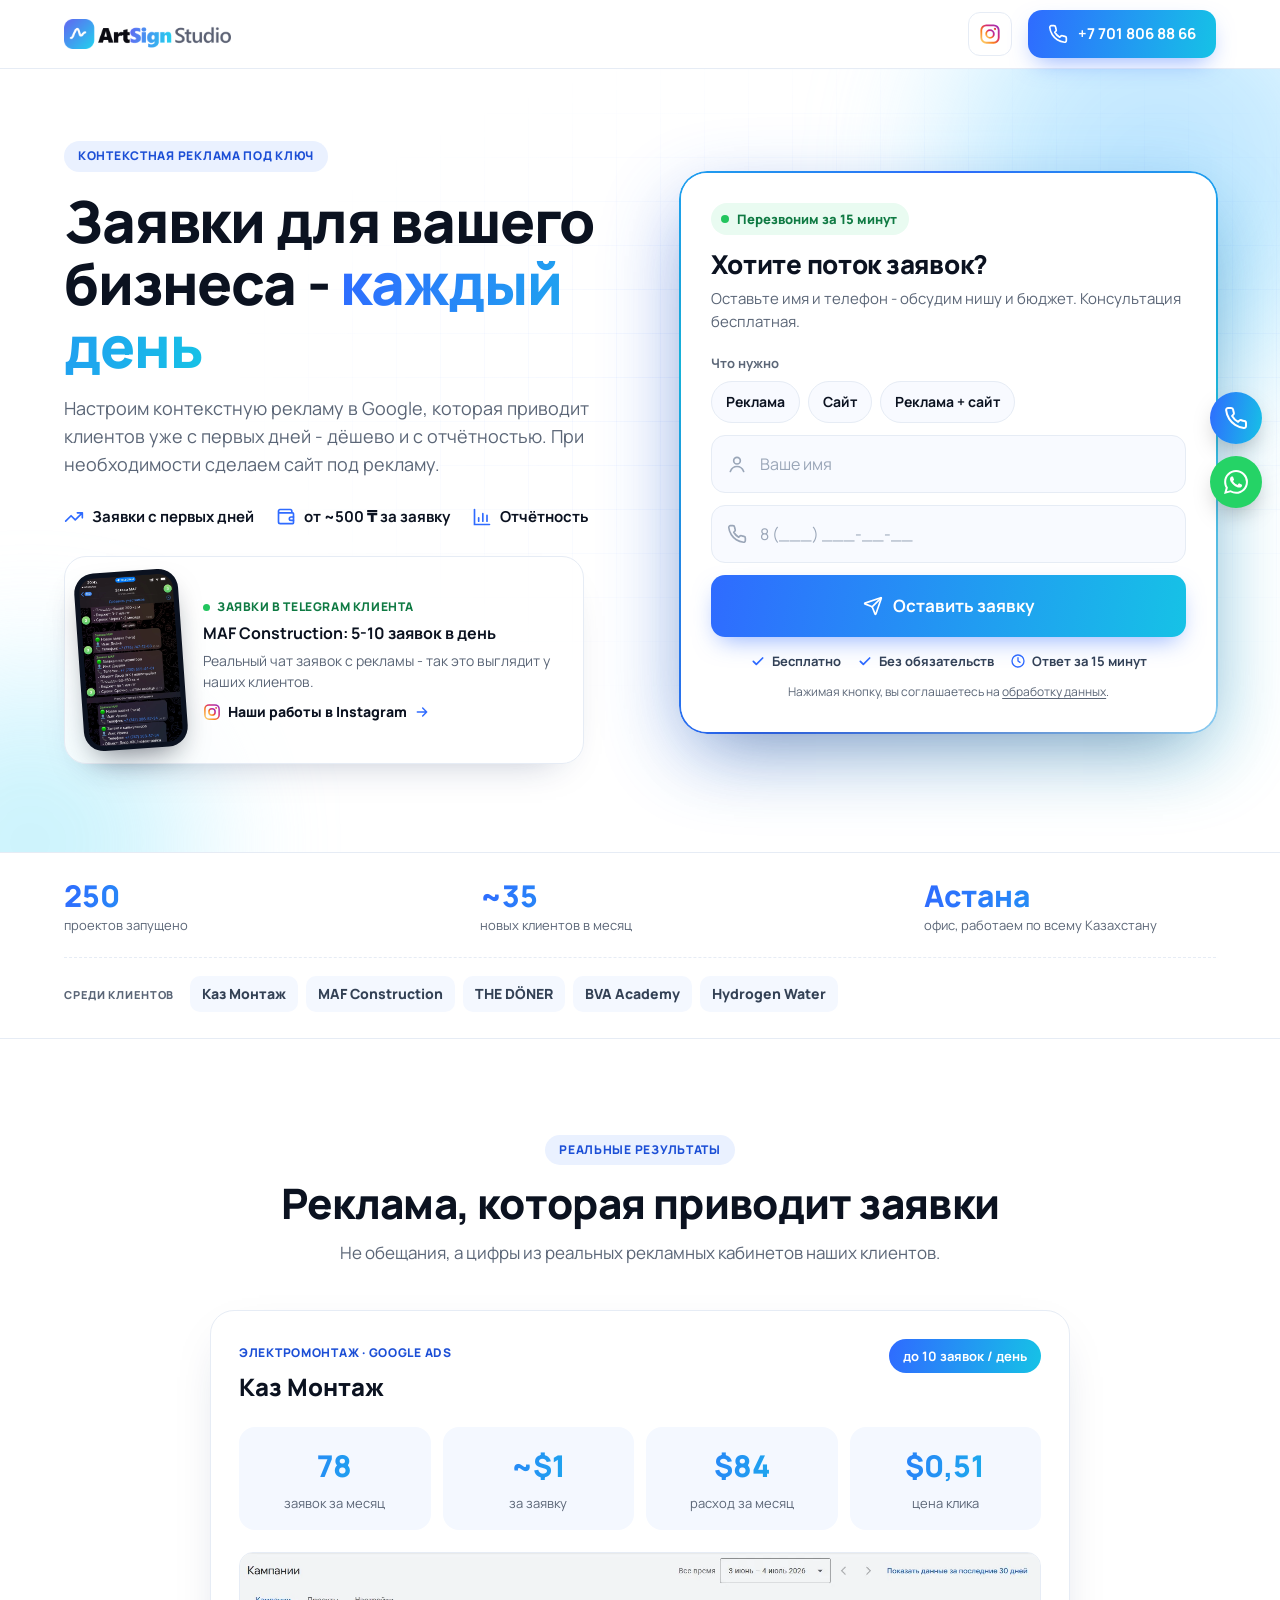
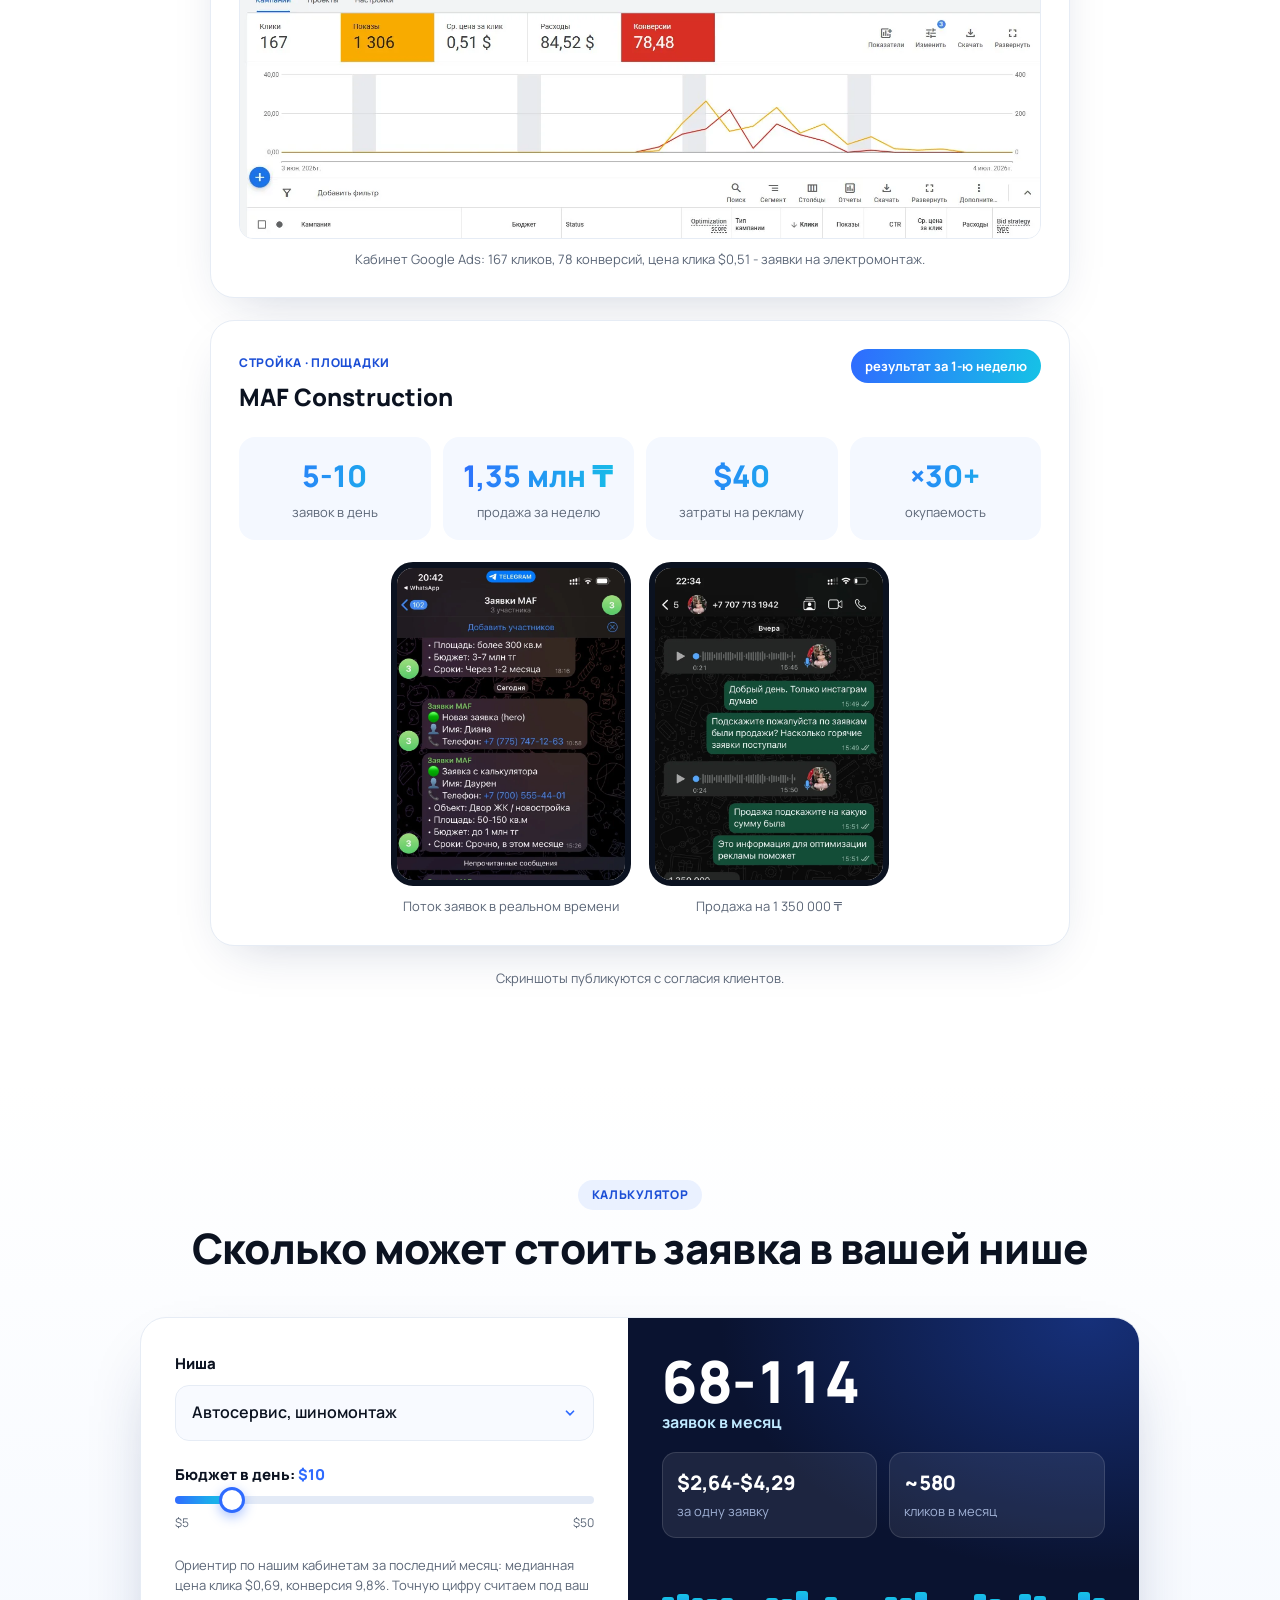
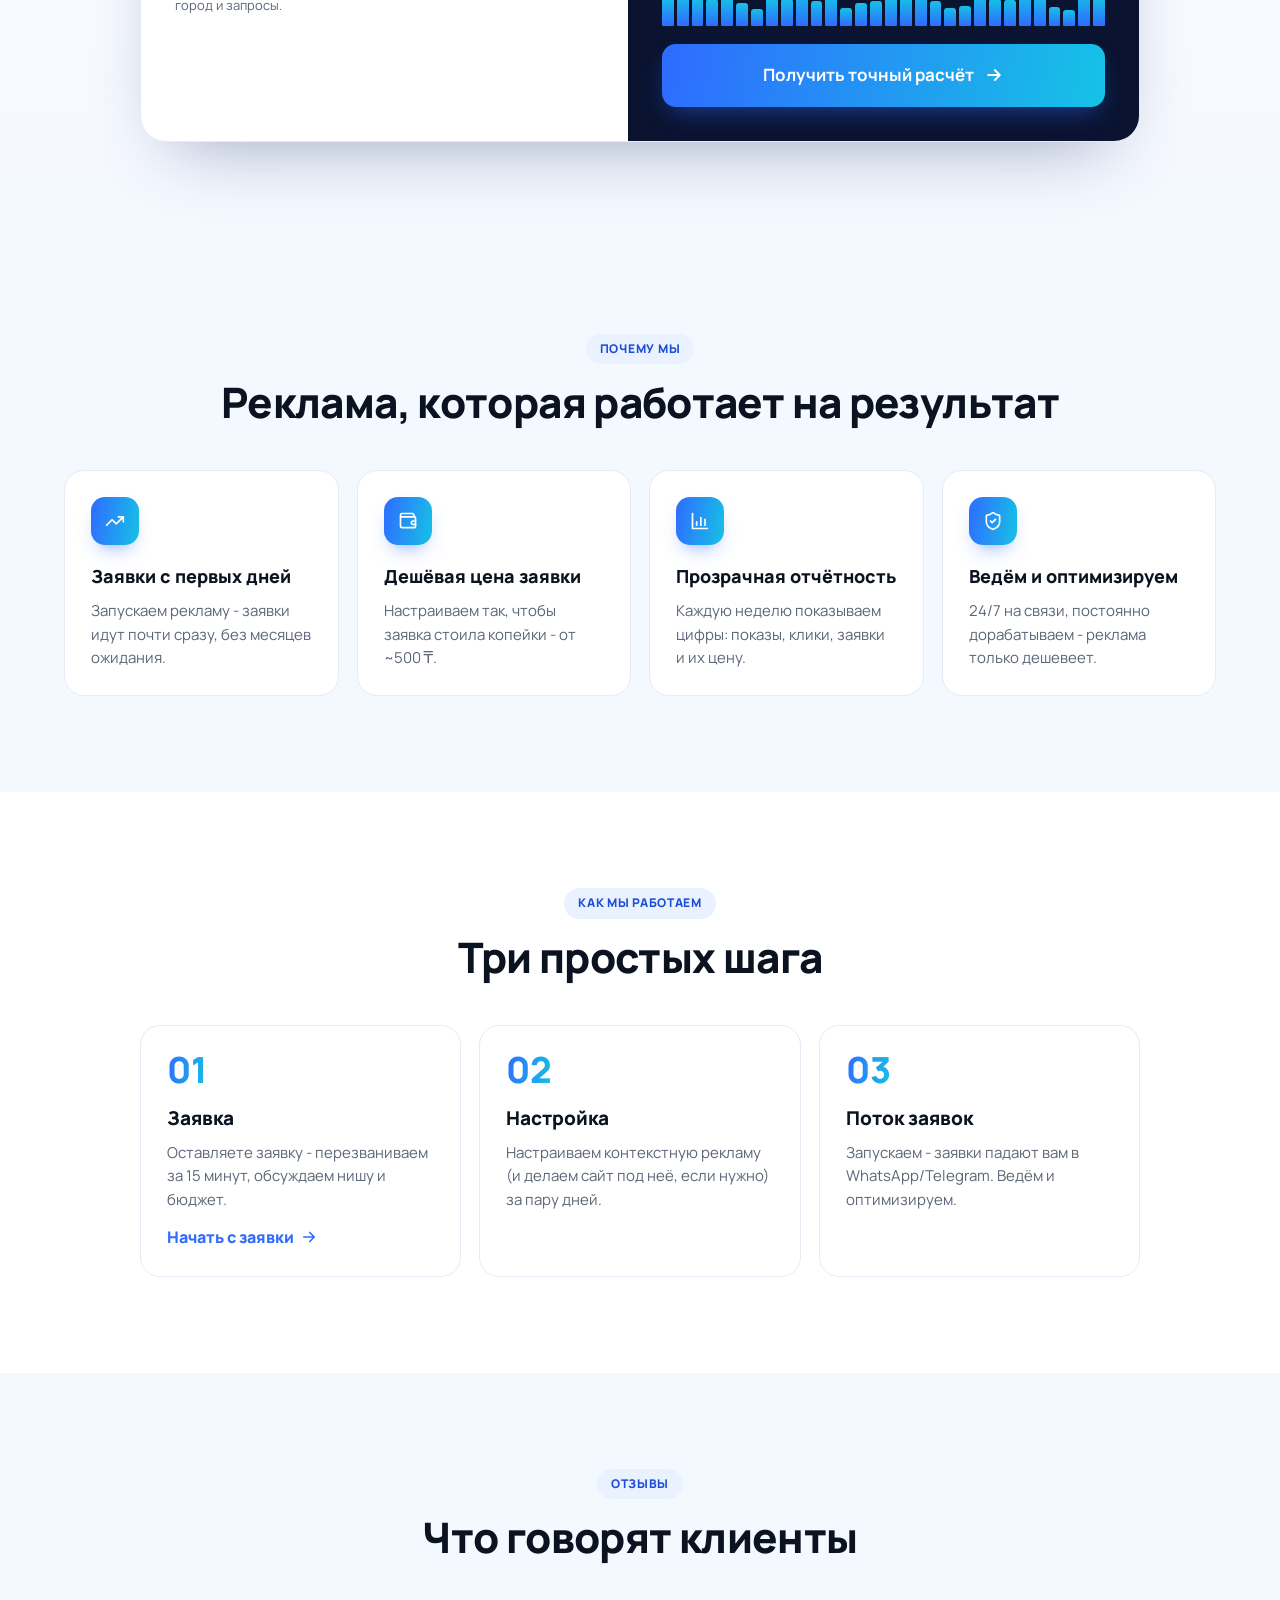
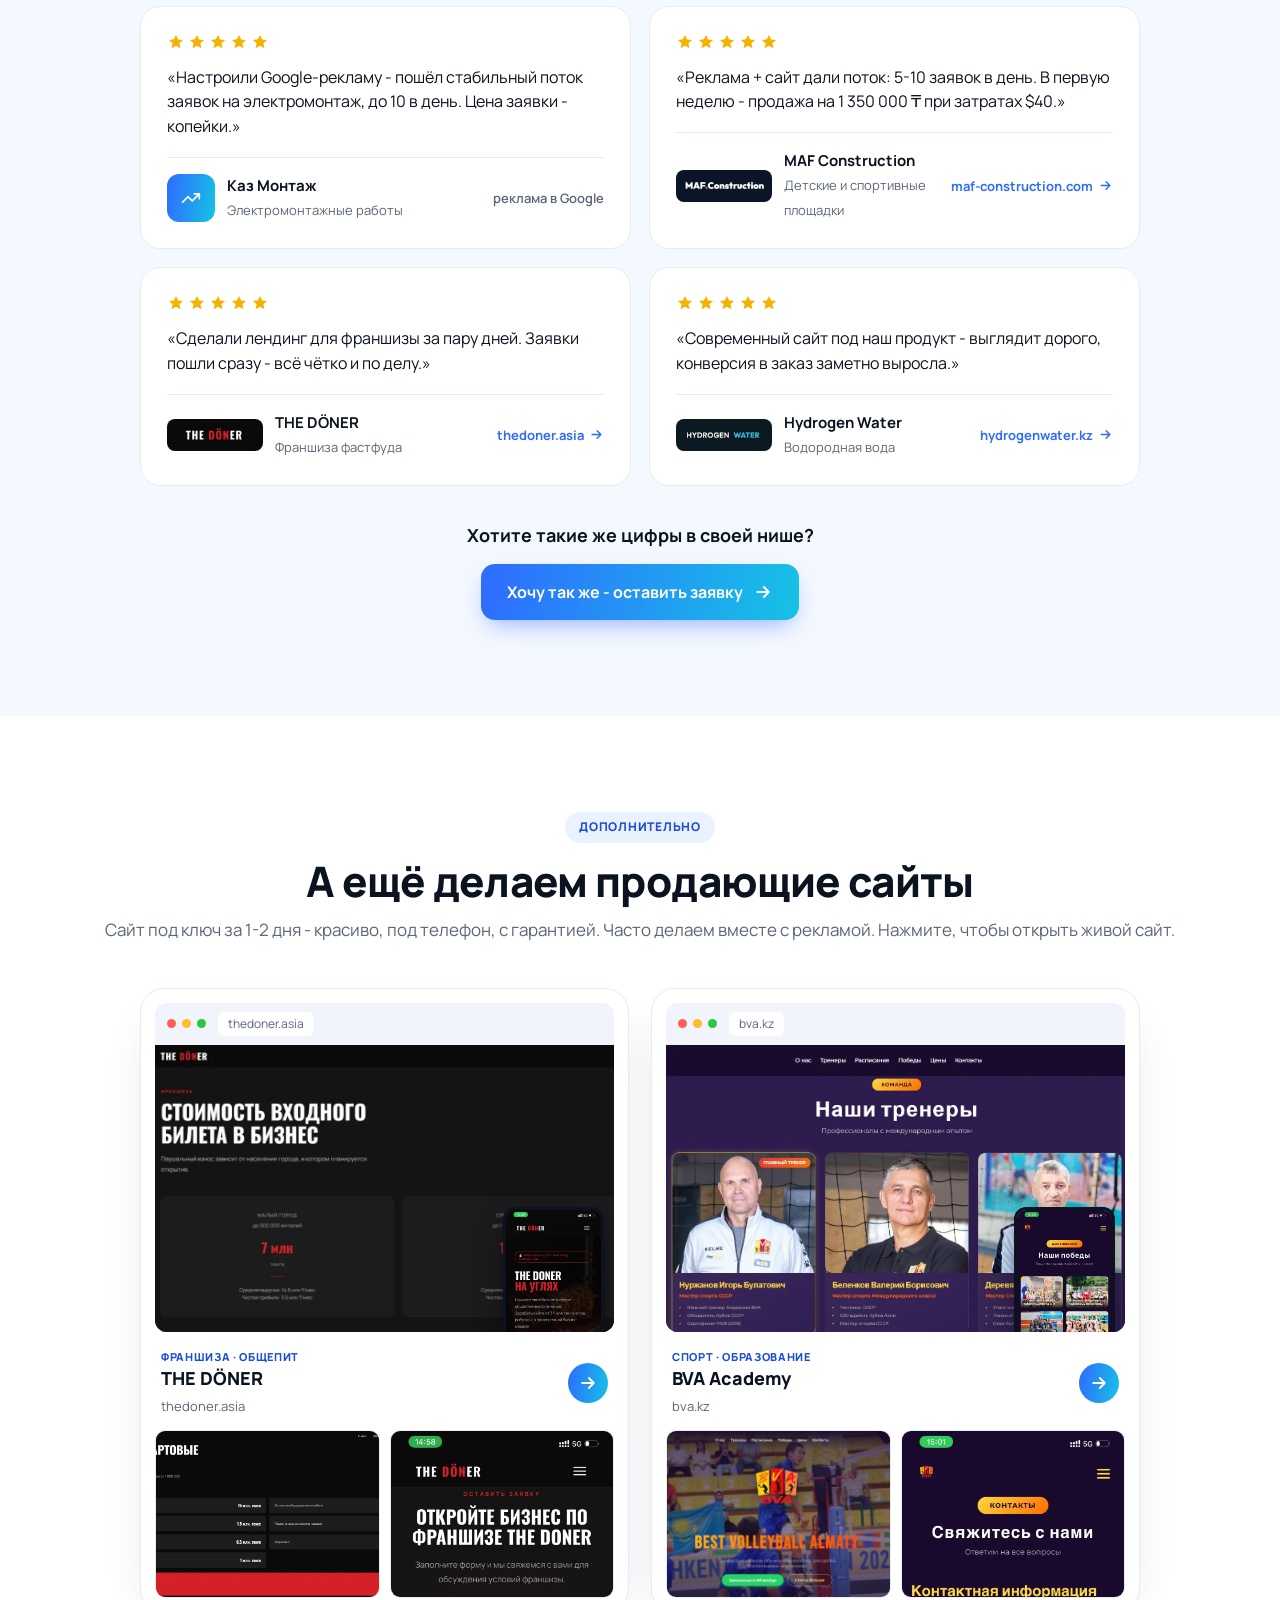
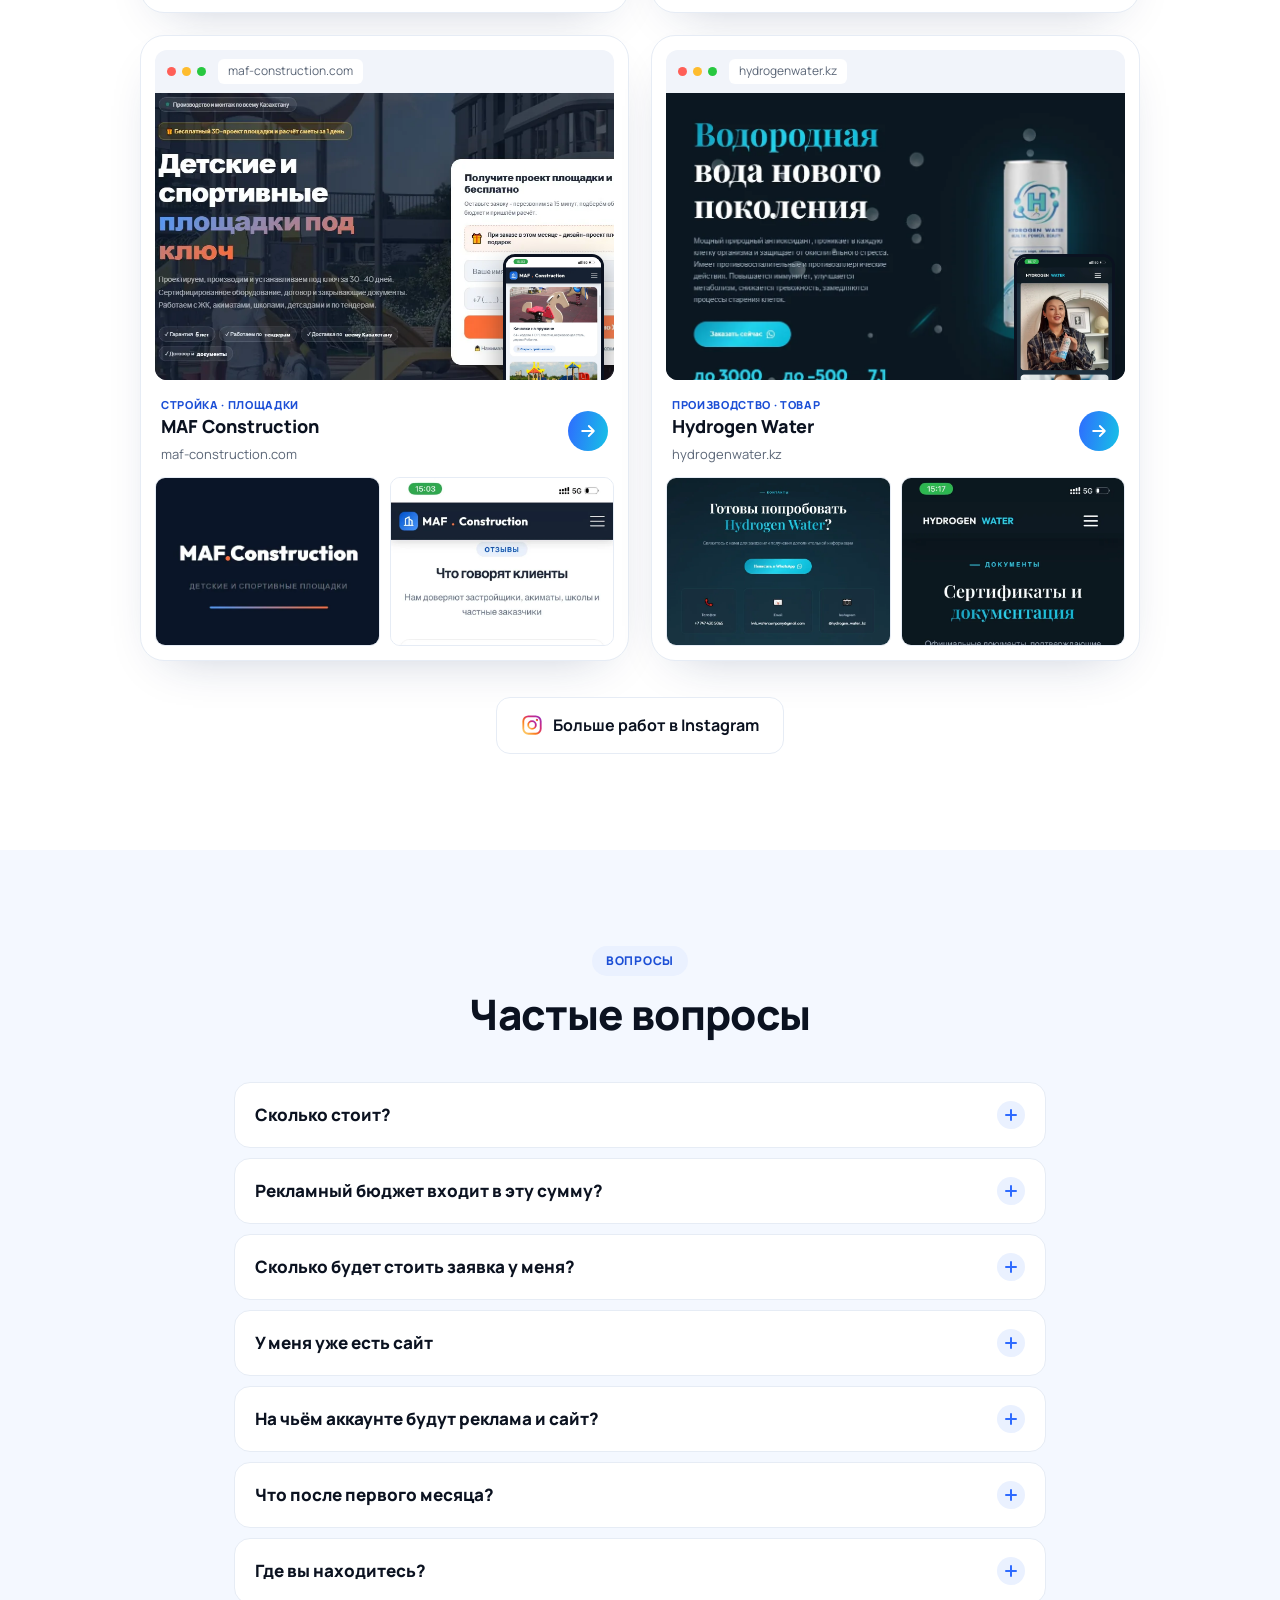
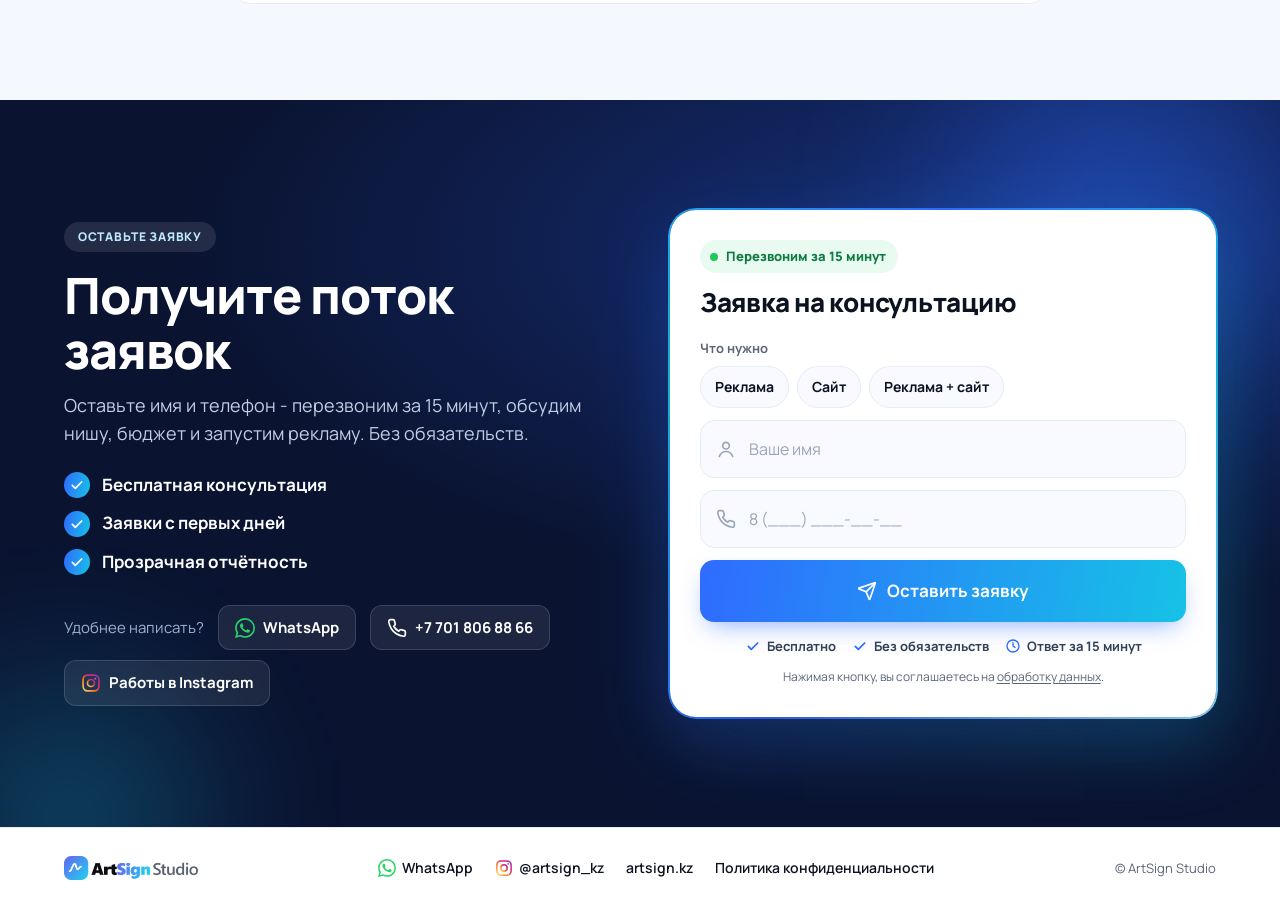
==== commit 7bb0f648: "Калькулятор, выбор услуги в форме, FAQ, цифры студии, Instagram, отзывы с логотипами, событие Contac" ====
--- a/index.html
+++ b/index.html
@@ -14,15 +14,15 @@
 <meta property="og:description" content="Контекстная реклама Google под ключ: заявки с первых дней, от ~500 ₸ за заявку, еженедельная отчётность.">
 <meta property="og:image" content="https://lp.artsign.kz/assets/og-image.jpg">
 <meta name="twitter:card" content="summary_large_image">
-<link rel="icon" href="/favicon.ico" sizes="48x48">
+<link rel="icon" href="favicon.ico" sizes="48x48">
 <link rel="icon" type="image/png" sizes="32x32" href="assets/favicon-32.png">
 <link rel="icon" type="image/png" sizes="16x16" href="assets/favicon-16.png">
 <link rel="apple-touch-icon" href="assets/apple-icon.png">
 <link rel="preconnect" href="https://fonts.googleapis.com">
 <link rel="preconnect" href="https://fonts.gstatic.com" crossorigin>
 <link href="https://fonts.googleapis.com/css2?family=Manrope:wght@400;500;600;700;800&display=swap" rel="stylesheet">
-<link rel="stylesheet" href="styles.css?v=20261125-1">
-<script type="application/ld+json">{"@context":"https://schema.org","@type":"ProfessionalService","name":"ArtSign Studio","url":"https://lp.artsign.kz/","telephone":"+77018068866","image":"https://lp.artsign.kz/assets/og-image.jpg","areaServed":"KZ","sameAs":["https://artsign.kz"],"description":"Контекстная реклама Google под ключ и продающие сайты"}</script>
+<link rel="stylesheet" href="styles.css?v=20261125-4">
+<script type="application/ld+json">{"@context":"https://schema.org","@type":"ProfessionalService","name":"ArtSign Studio","url":"https://lp.artsign.kz/","telephone":"+77018068866","image":"https://lp.artsign.kz/assets/og-image.jpg","areaServed":"KZ","sameAs":["https://artsign.kz","https://www.instagram.com/artsign_kz/"],"description":"Контекстная реклама Google под ключ и продающие сайты"}</script>
 <!-- Meta Pixel Code -->
 <script>
 !function(f,b,e,v,n,t,s)
@@ -47,7 +47,9 @@
 </head>
 <body>
 <svg width="0" height="0" style="position:absolute" aria-hidden="true" focusable="false">
+  <defs><linearGradient id="g-ig" x1="0" y1="1" x2="1" y2="0"><stop offset="0" stop-color="#FEDA75"/><stop offset=".35" stop-color="#FA7E1E"/><stop offset=".65" stop-color="#D62976"/><stop offset="1" stop-color="#962FBF"/></linearGradient></defs>
   <symbol id="ic-wa" viewBox="0 0 24 24"><path fill="currentColor" d="M17.472 14.382c-.297-.149-1.758-.867-2.03-.967-.273-.099-.471-.148-.67.15-.197.297-.767.966-.94 1.164-.173.199-.347.223-.644.075-.297-.15-1.255-.463-2.39-1.475-.883-.788-1.48-1.761-1.653-2.059-.173-.297-.018-.458.13-.606.134-.133.298-.347.446-.52.149-.174.198-.298.298-.497.099-.198.05-.371-.025-.52-.075-.149-.669-1.612-.916-2.207-.242-.579-.487-.5-.669-.51-.173-.008-.371-.01-.57-.01-.198 0-.52.074-.792.372-.272.297-1.04 1.016-1.04 2.479 0 1.462 1.065 2.875 1.213 3.074.149.198 2.096 3.2 5.077 4.487.709.306 1.262.489 1.694.625.712.227 1.36.195 1.871.118.571-.085 1.758-.719 2.006-1.413.248-.694.248-1.289.173-1.413-.074-.124-.272-.198-.57-.347m-5.421 7.403h-.004a9.87 9.87 0 0 1-5.031-1.378l-.361-.214-3.741.982.998-3.648-.235-.374a9.86 9.86 0 0 1-1.51-5.26c.001-5.45 4.436-9.884 9.888-9.884 2.64 0 5.122 1.03 6.988 2.898a9.825 9.825 0 0 1 2.893 6.994c-.003 5.45-4.437 9.884-9.885 9.884m8.413-18.297A11.815 11.815 0 0 0 12.05 0C5.495 0 .16 5.335.157 11.892c0 2.096.547 4.142 1.588 5.945L.057 24l6.305-1.654a11.882 11.882 0 0 0 5.683 1.448h.005c6.554 0 11.89-5.335 11.893-11.893a11.821 11.821 0 0 0-3.48-8.413Z"/></symbol>
+  <symbol id="ic-ig" viewBox="0 0 24 24"><rect x="2.5" y="2.5" width="19" height="19" rx="5.5" fill="none" stroke="url(#g-ig)" stroke-width="2"/><circle cx="12" cy="12" r="4.2" fill="none" stroke="url(#g-ig)" stroke-width="2"/><circle cx="17.4" cy="6.6" r="1.3" fill="url(#g-ig)"/></symbol>
   <symbol id="ic-phone" viewBox="0 0 24 24"><path fill="none" stroke="currentColor" stroke-width="2" stroke-linecap="round" stroke-linejoin="round" d="M22 16.92v3a2 2 0 0 1-2.18 2 19.8 19.8 0 0 1-8.63-3.07 19.5 19.5 0 0 1-6-6A19.8 19.8 0 0 1 2.12 4.18 2 2 0 0 1 4.11 2h3a2 2 0 0 1 2 1.72c.13.96.36 1.9.7 2.81a2 2 0 0 1-.45 2.11L8.09 9.91a16 16 0 0 0 6 6l1.27-1.27a2 2 0 0 1 2.11-.45c.91.34 1.85.57 2.81.7A2 2 0 0 1 22 16.92z"/></symbol>
   <symbol id="ic-send" viewBox="0 0 24 24"><g fill="none" stroke="currentColor" stroke-width="2" stroke-linecap="round" stroke-linejoin="round"><path d="M14.536 21.686a.5.5 0 0 0 .937-.024l6.5-19a.496.496 0 0 0-.635-.635l-19 6.5a.5.5 0 0 0-.024.937l7.93 3.18a2 2 0 0 1 1.112 1.11z"/><path d="m21.854 2.147-10.94 10.939"/></g></symbol>
   <symbol id="ic-check" viewBox="0 0 24 24"><path fill="none" stroke="currentColor" stroke-width="2.6" stroke-linecap="round" stroke-linejoin="round" d="m5 12.5 4.5 4.5L19 7.5"/></symbol>
@@ -63,7 +65,8 @@
 
 <header class="hdr">
   <div class="wrap hdr-in">
-    <a class="logo" href="/" aria-label="ArtSign Studio - на главную"><img src="assets/logo.png" width="480" height="86" alt="ArtSign Studio"></a>
+    <a class="logo" href="./" aria-label="ArtSign Studio - на главную"><img src="assets/logo.png" width="480" height="86" alt="ArtSign Studio"></a>
+    <a class="hdr-ig" href="https://www.instagram.com/artsign_kz/" target="_blank" rel="noopener" aria-label="Наши работы в Instagram"><svg class="ic" aria-hidden="true"><use href="#ic-ig"/></svg></a>
     <a class="btn btn-primary hdr-call" href="tel:+77018068866">
       <svg class="ic" aria-hidden="true"><use href="#ic-phone"/></svg>
       <span class="hdr-num">+7 701 806 88 66</span><span class="hdr-short">Позвонить</span>
@@ -84,6 +87,15 @@
         <li><svg class="ic" aria-hidden="true"><use href="#ic-wallet"/></svg>от ~500&nbsp;₸ за заявку</li>
         <li><svg class="ic" aria-hidden="true"><use href="#ic-chart"/></svg>Отчётность</li>
       </ul>
+      <figure class="proof">
+        <div class="proof-phone" aria-hidden="true"><div class="proof-screen"><img src="assets/cases/proof-leads.webp" width="740" height="1600" alt=""></div></div>
+        <figcaption>
+          <span class="proof-live"><i></i>Заявки в Telegram клиента</span>
+          <b>MAF Construction: 5-10 заявок в день</b>
+          <span>Реальный чат заявок с рекламы - так это выглядит у наших клиентов.</span>
+          <a class="ig-link" href="https://www.instagram.com/artsign_kz/" target="_blank" rel="noopener"><svg class="ic" aria-hidden="true"><use href="#ic-ig"/></svg>Наши работы в Instagram<svg class="ic" aria-hidden="true"><use href="#ic-arrow"/></svg></a>
+        </figcaption>
+      </figure>
     </div>
 
     <div class="form-zone" id="zayavka-top">
@@ -94,6 +106,12 @@
           <p class="lf-sub">Оставьте имя и телефон - обсудим нишу и бюджет. Консультация бесплатная.</p>
         </div>
         <form class="lead-form" data-place="hero" novalidate>
+          <fieldset class="need">
+            <legend>Что нужно</legend>
+            <label><input type="radio" name="need" value="Реклама"><span>Реклама</span></label>
+            <label><input type="radio" name="need" value="Сайт"><span>Сайт</span></label>
+            <label><input type="radio" name="need" value="Реклама + сайт"><span>Реклама + сайт</span></label>
+          </fieldset>
           <label class="fld">
             <span class="sr">Ваше имя</span>
             <svg class="ic" aria-hidden="true"><use href="#ic-user"/></svg>
@@ -104,6 +122,7 @@
             <svg class="ic" aria-hidden="true"><use href="#ic-phone"/></svg>
             <input class="input" name="phone" type="tel" inputmode="tel" placeholder="8 (___) ___-__-__" autocomplete="tel" required>
           </label>
+          <p class="calc-pick" hidden></p>
           <input class="hp" name="company" tabindex="-1" autocomplete="off" aria-hidden="true">
           <p class="lf-err" role="alert" hidden></p>
           <button class="btn btn-primary btn-xl" type="submit">
@@ -121,6 +140,104 @@
   </div>
 </section>
 
+<section class="trust" aria-label="Цифры студии">
+  <div class="wrap trust-in">
+    <div class="trust-num"><b>250</b><span>проектов запущено</span></div>
+    <div class="trust-num"><b>~35</b><span>новых клиентов в месяц</span></div>
+    <div class="trust-num"><b>Астана</b><span>офис, работаем по всему Казахстану</span></div>
+    <div class="trust-logos">
+      <span class="trust-cap">Среди клиентов</span>
+      <ul><li>Каз Монтаж</li><li>MAF Construction</li><li>THE DÖNER</li><li>BVA Academy</li><li>Hydrogen Water</li></ul>
+    </div>
+  </div>
+</section>
+
+<section class="sec" id="rezultaty">
+  <div class="wrap">
+    <div class="sec-head rv">
+      <span class="pill">Реальные результаты</span>
+      <h2>Реклама, которая приводит заявки</h2>
+      <p>Не обещания, а цифры из реальных рекламных кабинетов наших клиентов.</p>
+    </div>
+
+    <article class="case rv" id="kaz-montazh">
+      <div class="case-top">
+        <div><span class="case-tag">Электромонтаж · Google Ads</span><h3>Каз Монтаж</h3></div>
+        <span class="case-badge">до 10 заявок / день</span>
+      </div>
+      <div class="stats">
+        <div class="stat"><b>78</b><span>заявок за месяц</span></div>
+        <div class="stat"><b>~$1</b><span>за заявку</span></div>
+        <div class="stat"><b>$84</b><span>расход за месяц</span></div>
+        <div class="stat"><b>$0,51</b><span>цена клика</span></div>
+      </div>
+      <figure class="shot shot-wide">
+        <img src="assets/cases/kazmontage-ads.webp" width="1542" height="548" loading="lazy" alt="Кабинет Google Ads Каз Монтаж: 167 кликов, 78 конверсий, цена клика $0,51">
+        <figcaption>Кабинет Google Ads: 167 кликов, 78 конверсий, цена клика $0,51 - заявки на электромонтаж.</figcaption>
+      </figure>
+    </article>
+
+    <article class="case rv" id="maf">
+      <div class="case-top">
+        <div><span class="case-tag">Стройка · площадки</span><h3>MAF Construction</h3></div>
+        <span class="case-badge">результат за 1-ю неделю</span>
+      </div>
+      <div class="stats">
+        <div class="stat"><b>5-10</b><span>заявок в день</span></div>
+        <div class="stat"><b>1,35&nbsp;млн&nbsp;₸</b><span>продажа за неделю</span></div>
+        <div class="stat"><b>$40</b><span>затраты на рекламу</span></div>
+        <div class="stat"><b>×30+</b><span>окупаемость</span></div>
+      </div>
+      <div class="phones">
+        <figure class="shot shot-phone"><img src="assets/cases/proof-leads.webp" width="740" height="1600" loading="lazy" alt="Telegram-чат с заявками MAF Construction"><figcaption>Поток заявок в реальном времени</figcaption></figure>
+        <figure class="shot shot-phone"><img src="assets/cases/proof-sale.webp" width="740" height="1600" loading="lazy" alt="Переписка с клиентом о продаже на 1 350 000 ₸"><figcaption>Продажа на 1&nbsp;350&nbsp;000&nbsp;₸</figcaption></figure>
+      </div>
+    </article>
+    <p class="fine rv">Скриншоты публикуются с согласия клиентов.</p>
+  </div>
+</section>
+
+<section class="sec sec-calc" id="calc">
+  <div class="wrap">
+    <div class="sec-head rv">
+      <span class="pill">Калькулятор</span>
+      <h2>Сколько может стоить заявка в вашей нише</h2>
+    </div>
+    <form class="calc rv" id="calcForm" data-lb-direct novalidate>
+      <div class="calc-ctl">
+        <label class="calc-f">
+          <span class="calc-l">Ниша</span>
+          <select id="niche" name="niche">
+            <option value="auto">Автосервис, шиномонтаж</option>
+            <option value="med">Медицина, стоматология</option>
+            <option value="build">Строительство, ремонт, отделка</option>
+            <option value="home">Окна, двери, потолки, мебель</option>
+            <option value="law">Юристы, бухгалтерия, консалтинг</option>
+            <option value="b2b">Опт и B2B-поставки</option>
+            <option value="beauty">Красота, здоровье, услуги на дому</option>
+            <option value="other">Другая ниша</option>
+          </select>
+        </label>
+        <label class="calc-f">
+          <span class="calc-l">Бюджет в день: <output id="budgetOut" for="budget">$10</output></span>
+          <input type="range" id="budget" name="budget" min="5" max="50" step="1" value="10">
+          <span class="range-ends"><i>$5</i><i>$50</i></span>
+        </label>
+        <p class="calc-note">Ориентир по нашим кабинетам за последний месяц: медианная цена клика $0,69, конверсия 9,8%. Точную цифру считаем под ваш город и запросы.</p>
+      </div>
+      <div class="calc-res" aria-live="polite">
+        <div class="calc-big"><b id="rLeads">68-114</b><span>заявок в месяц</span></div>
+        <div class="calc-row">
+          <div><b id="rCpl">$2,64-$4,29</b><span>за одну заявку</span></div>
+          <div><b id="rClicks">~580</b><span>кликов в месяц</span></div>
+        </div>
+        <div class="calc-bars" id="calcBars" aria-hidden="true"></div>
+        <button type="submit" class="btn btn-primary btn-xl">Получить точный расчёт<svg class="ic" aria-hidden="true"><use href="#ic-arrow"/></svg></button>
+      </div>
+    </form>
+  </div>
+</section>
+
 <section class="sec sec-soft" id="pochemu">
   <div class="wrap">
     <div class="sec-head rv">
@@ -136,71 +253,6 @@
   </div>
 </section>
 
-<section class="sec" id="rezultaty">
-  <div class="wrap">
-    <div class="sec-head rv">
-      <span class="pill">Реальные результаты</span>
-      <h2>Реклама, которая приводит заявки</h2>
-      <p>Не обещания, а цифры из реальных рекламных кабинетов наших клиентов.</p>
-    </div>
-
-    <article class="case rv" id="kaz-montazh">
-      <div class="case-top">
-        <div><span class="case-tag">Электромонтаж · Google Ads</span><h3>Каз Монтаж</h3></div>
-        <span class="case-badge">до 10 заявок / день</span>
-      </div>
-      <div class="stats">
-        <div class="stat"><b>78</b><span>заявок за месяц</span></div>
-        <div class="stat"><b>~$1</b><span>за заявку</span></div>
-        <div class="stat"><b>$84</b><span>расход за месяц</span></div>
-        <div class="stat"><b>$0,51</b><span>цена клика</span></div>
-      </div>
-      <figure class="shot shot-wide">
-        <img src="assets/cases/kazmontage-ads.webp" width="1542" height="548" loading="lazy" alt="Кабинет Google Ads Каз Монтаж: 167 кликов, 78 конверсий, цена клика $0,51">
-        <figcaption>Кабинет Google Ads: 167 кликов, 78 конверсий, цена клика $0,51 - заявки на электромонтаж.</figcaption>
-      </figure>
-    </article>
-
-    <article class="case rv" id="maf">
-      <div class="case-top">
-        <div><span class="case-tag">Стройка · площадки</span><h3>MAF Construction</h3></div>
-        <span class="case-badge">результат за 1-ю неделю</span>
-      </div>
-      <div class="stats">
-        <div class="stat"><b>5-10</b><span>заявок в день</span></div>
-        <div class="stat"><b>1,35&nbsp;млн&nbsp;₸</b><span>продажа за неделю</span></div>
-        <div class="stat"><b>$40</b><span>затраты на рекламу</span></div>
-        <div class="stat"><b>×30+</b><span>окупаемость</span></div>
-      </div>
-      <div class="phones">
-        <figure class="shot shot-phone"><img src="assets/cases/proof-leads.webp" width="740" height="1600" loading="lazy" alt="Telegram-чат с заявками MAF Construction"><figcaption>Поток заявок в реальном времени</figcaption></figure>
-        <figure class="shot shot-phone"><img src="assets/cases/proof-sale.webp" width="740" height="1600" loading="lazy" alt="Переписка с клиентом о продаже на 1 350 000 ₸"><figcaption>Продажа на 1&nbsp;350&nbsp;000&nbsp;₸</figcaption></figure>
-      </div>
-    </article>
-    <p class="fine rv">Скриншоты публикуются с согласия клиентов.</p>
-
-    <div class="mid-cta rv">
-      <p>Хотите такие же цифры в своей нише?</p>
-      <a class="btn btn-primary btn-lg js-to-form" href="#zayavka">Хочу так же - оставить заявку<svg class="ic" aria-hidden="true"><use href="#ic-arrow"/></svg></a>
-    </div>
-  </div>
-</section>
-
-<section class="sec sec-soft" id="otzyvy">
-  <div class="wrap">
-    <div class="sec-head rv">
-      <span class="pill">Отзывы</span>
-      <h2>Что говорят клиенты</h2>
-    </div>
-    <div class="revs">
-      <article class="rev rv"><div class="stars" role="img" aria-label="5 из 5"><svg aria-hidden="true"><use href="#ic-star"/></svg><svg aria-hidden="true"><use href="#ic-star"/></svg><svg aria-hidden="true"><use href="#ic-star"/></svg><svg aria-hidden="true"><use href="#ic-star"/></svg><svg aria-hidden="true"><use href="#ic-star"/></svg></div><p>«Настроили Google-рекламу - пошёл стабильный поток заявок на электромонтаж, до 10 в день. Цена заявки - копейки.»</p><footer><span class="ava">К</span><span><b>Каз Монтаж</b><small>Электромонтажные работы</small></span></footer></article>
-      <article class="rev rv"><div class="stars" role="img" aria-label="5 из 5"><svg aria-hidden="true"><use href="#ic-star"/></svg><svg aria-hidden="true"><use href="#ic-star"/></svg><svg aria-hidden="true"><use href="#ic-star"/></svg><svg aria-hidden="true"><use href="#ic-star"/></svg><svg aria-hidden="true"><use href="#ic-star"/></svg></div><p>«Реклама + сайт дали поток: 5-10 заявок в день. В первую неделю - продажа на 1&nbsp;350&nbsp;000&nbsp;₸ при затратах $40.»</p><footer><span class="ava">M</span><span><b>MAF Construction</b><small>Детские и спортивные площадки</small></span></footer></article>
-      <article class="rev rv"><div class="stars" role="img" aria-label="5 из 5"><svg aria-hidden="true"><use href="#ic-star"/></svg><svg aria-hidden="true"><use href="#ic-star"/></svg><svg aria-hidden="true"><use href="#ic-star"/></svg><svg aria-hidden="true"><use href="#ic-star"/></svg><svg aria-hidden="true"><use href="#ic-star"/></svg></div><p>«Сделали лендинг для франшизы за пару дней. Заявки пошли сразу - всё чётко и по делу.»</p><footer><span class="ava">T</span><span><b>THE DÖNER</b><small>Франшиза фастфуда</small></span></footer></article>
-      <article class="rev rv"><div class="stars" role="img" aria-label="5 из 5"><svg aria-hidden="true"><use href="#ic-star"/></svg><svg aria-hidden="true"><use href="#ic-star"/></svg><svg aria-hidden="true"><use href="#ic-star"/></svg><svg aria-hidden="true"><use href="#ic-star"/></svg><svg aria-hidden="true"><use href="#ic-star"/></svg></div><p>«Современный сайт под наш продукт - выглядит дорого, конверсия в заказ заметно выросла.»</p><footer><span class="ava">H</span><span><b>Hydrogen Water</b><small>Водородная вода</small></span></footer></article>
-    </div>
-  </div>
-</section>
-
 <section class="sec" id="shagi">
   <div class="wrap">
     <div class="sec-head rv">
@@ -215,7 +267,26 @@
   </div>
 </section>
 
-<section class="sec sec-soft" id="saity">
+<section class="sec sec-soft" id="otzyvy">
+  <div class="wrap">
+    <div class="sec-head rv">
+      <span class="pill">Отзывы</span>
+      <h2>Что говорят клиенты</h2>
+    </div>
+    <div class="revs">
+      <article class="rev rv"><div class="stars" role="img" aria-label="5 из 5"><svg aria-hidden="true"><use href="#ic-star"/></svg><svg aria-hidden="true"><use href="#ic-star"/></svg><svg aria-hidden="true"><use href="#ic-star"/></svg><svg aria-hidden="true"><use href="#ic-star"/></svg><svg aria-hidden="true"><use href="#ic-star"/></svg></div><p>«Настроили Google-рекламу - пошёл стабильный поток заявок на электромонтаж, до 10 в день. Цена заявки - копейки.»</p><footer><span class="rev-thumb rev-thumb-ic"><svg class="ic" aria-hidden="true"><use href="#ic-trend"/></svg></span><span class="rev-who"><b>Каз Монтаж</b><small>Электромонтажные работы</small></span><span class="rev-link rev-link-mute">реклама в Google</span></footer></article>
+      <article class="rev rv"><div class="stars" role="img" aria-label="5 из 5"><svg aria-hidden="true"><use href="#ic-star"/></svg><svg aria-hidden="true"><use href="#ic-star"/></svg><svg aria-hidden="true"><use href="#ic-star"/></svg><svg aria-hidden="true"><use href="#ic-star"/></svg><svg aria-hidden="true"><use href="#ic-star"/></svg></div><p>«Реклама + сайт дали поток: 5-10 заявок в день. В первую неделю - продажа на 1&nbsp;350&nbsp;000&nbsp;₸ при затратах $40.»</p><footer><img class="rev-logo" src="assets/clients/maf.webp" width="300" height="100" loading="lazy" alt="Логотип MAF Construction"><span class="rev-who"><b>MAF Construction</b><small>Детские и спортивные площадки</small></span><a class="rev-link" href="https://maf-construction.com" target="_blank" rel="noopener">maf-construction.com<svg class="ic" aria-hidden="true"><use href="#ic-arrow"/></svg></a></footer></article>
+      <article class="rev rv"><div class="stars" role="img" aria-label="5 из 5"><svg aria-hidden="true"><use href="#ic-star"/></svg><svg aria-hidden="true"><use href="#ic-star"/></svg><svg aria-hidden="true"><use href="#ic-star"/></svg><svg aria-hidden="true"><use href="#ic-star"/></svg><svg aria-hidden="true"><use href="#ic-star"/></svg></div><p>«Сделали лендинг для франшизы за пару дней. Заявки пошли сразу - всё чётко и по делу.»</p><footer><img class="rev-logo" src="assets/clients/doner.webp" width="300" height="100" loading="lazy" alt="Логотип THE DÖNER"><span class="rev-who"><b>THE DÖNER</b><small>Франшиза фастфуда</small></span><a class="rev-link" href="https://thedoner.asia" target="_blank" rel="noopener">thedoner.asia<svg class="ic" aria-hidden="true"><use href="#ic-arrow"/></svg></a></footer></article>
+      <article class="rev rv"><div class="stars" role="img" aria-label="5 из 5"><svg aria-hidden="true"><use href="#ic-star"/></svg><svg aria-hidden="true"><use href="#ic-star"/></svg><svg aria-hidden="true"><use href="#ic-star"/></svg><svg aria-hidden="true"><use href="#ic-star"/></svg><svg aria-hidden="true"><use href="#ic-star"/></svg></div><p>«Современный сайт под наш продукт - выглядит дорого, конверсия в заказ заметно выросла.»</p><footer><img class="rev-logo" src="assets/clients/hw.webp" width="300" height="100" loading="lazy" alt="Логотип Hydrogen Water"><span class="rev-who"><b>Hydrogen Water</b><small>Водородная вода</small></span><a class="rev-link" href="https://hydrogenwater.kz" target="_blank" rel="noopener">hydrogenwater.kz<svg class="ic" aria-hidden="true"><use href="#ic-arrow"/></svg></a></footer></article>
+    </div>
+    <div class="mid-cta rv">
+      <p>Хотите такие же цифры в своей нише?</p>
+      <a class="btn btn-primary btn-lg js-to-form" href="#zayavka">Хочу так же - оставить заявку<svg class="ic" aria-hidden="true"><use href="#ic-arrow"/></svg></a>
+    </div>
+  </div>
+</section>
+
+<section class="sec" id="saity">
   <div class="wrap">
     <div class="sec-head rv">
       <span class="pill">Дополнительно</span>
@@ -256,6 +327,27 @@
         <div class="site-thumbs"><img src="assets/cases/hw_2.webp" width="775" height="572" loading="lazy" alt="Hydrogen Water: блок контактов"><img src="assets/cases/hw_3.webp" width="740" height="1600" loading="lazy" alt="Hydrogen Water: документы на телефоне"></div>
       </article>
     </div>
+    <div class="mid-cta rv">
+      <a class="btn btn-ig" href="https://www.instagram.com/artsign_kz/" target="_blank" rel="noopener"><svg class="ic" aria-hidden="true"><use href="#ic-ig"/></svg>Больше работ в Instagram</a>
+    </div>
+  </div>
+</section>
+
+<section class="sec sec-soft" id="faq">
+  <div class="wrap wrap-narrow">
+    <div class="sec-head rv">
+      <span class="pill">Вопросы</span>
+      <h2>Частые вопросы</h2>
+    </div>
+    <div class="faq">
+      <details class="qa rv"><summary>Сколько стоит?<span class="qa-ic" aria-hidden="true"></span></summary><p>Запуск под ключ - 180&nbsp;000&nbsp;₸: настройка Google Ads, продающий сайт и первый месяц ведения. Со второго месяца ведение - 100&nbsp;000&nbsp;₸ в месяц.</p></details>
+      <details class="qa rv"><summary>Рекламный бюджет входит в эту сумму?<span class="qa-ic" aria-hidden="true"></span></summary><p>Нет. Это оплата работы. За клики вы платите Google сами, старт от $5-10 в день.</p></details>
+      <details class="qa rv"><summary>Сколько будет стоить заявка у меня?<span class="qa-ic" aria-hidden="true"></span></summary><p>Зависит от ниши и города. Ориентир - в калькуляторе выше, точный расчёт сделаем бесплатно.</p></details>
+      <details class="qa rv"><summary>У меня уже есть сайт<span class="qa-ic" aria-hidden="true"></span></summary><p>Настроим рекламу на него, а новую страницу сделаем под одну услугу или акцию.</p></details>
+      <details class="qa rv"><summary>На чьём аккаунте будут реклама и сайт?<span class="qa-ic" aria-hidden="true"></span></summary><p>Реклама - всегда на вашей почте: есть аккаунт Google Ads - работаем в нём, нет - помогаем создать его на вашей почте. Хостинг: есть ваш - размещаем сайт на нём, нет - на нашем и по запросу даём доступ.</p></details>
+      <details class="qa rv"><summary>Что после первого месяца?<span class="qa-ic" aria-hidden="true"></span></summary><p>Продлеваете ведение за 100&nbsp;000&nbsp;₸ в месяц или завершаем работу: кабинет Google Ads и так на вашей почте, доступ к хостингу сайта даём по запросу.</p></details>
+      <details class="qa rv"><summary>Где вы находитесь?<span class="qa-ic" aria-hidden="true"></span></summary><p>В Астане, здесь же наш офис - можно приехать. С клиентами из других городов всё обсуждаем онлайн: разговор, показ и правки.</p></details>
+    </div>
   </div>
 </section>
 
@@ -275,16 +367,23 @@
         <span>Удобнее написать?</span>
         <a class="alt-wa" href="https://wa.me/77018068866"><svg class="ic" aria-hidden="true"><use href="#ic-wa"/></svg>WhatsApp</a>
         <a class="alt-tel" href="tel:+77018068866"><svg class="ic" aria-hidden="true"><use href="#ic-phone"/></svg>+7 701 806 88 66</a>
+        <a class="alt-ig" href="https://www.instagram.com/artsign_kz/" target="_blank" rel="noopener"><svg class="ic" aria-hidden="true"><use href="#ic-ig"/></svg>Работы в Instagram</a>
       </div>
     </div>
 
     <div class="form-zone">
-      <div class="lf-card lf-card-final" data-form-card>
+      <div class="lf-card" data-form-card>
         <div class="lf-head">
           <span class="lf-live"><i></i>Перезвоним за 15 минут</span>
           <h3 class="lf-title">Заявка на консультацию</h3>
         </div>
         <form class="lead-form" data-place="final" novalidate>
+          <fieldset class="need">
+            <legend>Что нужно</legend>
+            <label><input type="radio" name="need" value="Реклама"><span>Реклама</span></label>
+            <label><input type="radio" name="need" value="Сайт"><span>Сайт</span></label>
+            <label><input type="radio" name="need" value="Реклама + сайт"><span>Реклама + сайт</span></label>
+          </fieldset>
           <label class="fld">
             <span class="sr">Ваше имя</span>
             <svg class="ic" aria-hidden="true"><use href="#ic-user"/></svg>
@@ -295,6 +394,7 @@
             <svg class="ic" aria-hidden="true"><use href="#ic-phone"/></svg>
             <input class="input" name="phone" type="tel" inputmode="tel" placeholder="8 (___) ___-__-__" autocomplete="tel" required>
           </label>
+          <p class="calc-pick" hidden></p>
           <input class="hp" name="company" tabindex="-1" autocomplete="off" aria-hidden="true">
           <p class="lf-err" role="alert" hidden></p>
           <button class="btn btn-primary btn-xl" type="submit">
@@ -315,9 +415,10 @@
 
 <footer class="ftr">
   <div class="wrap ftr-in">
-    <a class="logo" href="/"><img src="assets/logo.png" width="480" height="86" alt="ArtSign Studio" loading="lazy"></a>
-    <nav class="ftr-links">
+    <a class="logo" href="./"><img src="assets/logo.png" width="480" height="86" alt="ArtSign Studio" loading="lazy"></a>
+    <nav class="ftr-links" aria-label="Контакты">
       <a href="https://wa.me/77018068866"><svg class="ic ic-wa" aria-hidden="true"><use href="#ic-wa"/></svg>WhatsApp</a>
+      <a href="https://www.instagram.com/artsign_kz/" target="_blank" rel="noopener"><svg class="ic" aria-hidden="true"><use href="#ic-ig"/></svg>@artsign_kz</a>
       <a href="https://artsign.kz">artsign.kz</a>
       <a href="privacy.html">Политика конфиденциальности</a>
     </nav>
@@ -334,6 +435,7 @@
   <a class="mbar-cta js-to-form" href="#zayavka">Хочу заявки<svg class="ic" aria-hidden="true"><use href="#ic-arrow"/></svg></a>
   <a class="mbar-ic mbar-wa" href="https://wa.me/77018068866" aria-label="WhatsApp"><svg class="ic" aria-hidden="true"><use href="#ic-wa"/></svg></a>
   <a class="mbar-ic" href="tel:+77018068866" aria-label="Позвонить"><svg class="ic" aria-hidden="true"><use href="#ic-phone"/></svg></a>
+  <a class="mbar-ic mbar-ig" href="https://www.instagram.com/artsign_kz/" target="_blank" rel="noopener" aria-label="Instagram"><svg class="ic" aria-hidden="true"><use href="#ic-ig"/></svg></a>
 </nav>
 
 <template id="lf-done">
@@ -341,10 +443,15 @@
     <span class="done-ic"><svg class="ic" aria-hidden="true"><use href="#ic-check"/></svg></span>
     <h3>Заявка отправлена!</h3>
     <p>Спасибо! Мы перезвоним вам в течение 15 минут и обсудим ваш проект.</p>
+    <ol class="next">
+      <li><b>Звонок</b><span>уточним нишу, город и средний чек</span></li>
+      <li><b>Расчёт</b><span>покажем цену заявки и бюджет под ваши запросы</span></li>
+      <li><b>Запуск</b><span>реклама и при необходимости сайт - за пару дней</span></li>
+    </ol>
     <a class="alt-wa" href="https://wa.me/77018068866"><svg class="ic" aria-hidden="true"><use href="#ic-wa"/></svg>Написать в WhatsApp сейчас</a>
   </div>
 </template>
 
-<script src="script.js?v=20261125-1" defer></script>
+<script src="script.js?v=20261125-4" defer></script>
 </body>
 </html>
--- a/styles.css
+++ b/styles.css
@@ -176,7 +176,7 @@
 .final-alt a{display:inline-flex;align-items:center;gap:8px;padding:10px 16px;border-radius:12px;background:rgba(255,255,255,.08);color:#fff;font-weight:700;border:1px solid rgba(255,255,255,.14);transition:background .2s}
 @media (hover:hover){.final-alt a:hover{background:rgba(255,255,255,.16)}}
 .final-alt .alt-wa .ic{color:#25d366}
-.lf-card-final{color:var(--ink)}
+.final .lf-card{color:var(--ink)}
 .alt-wa{display:inline-flex;align-items:center;gap:8px;font-weight:700}
 .lf-done .alt-wa{padding:12px 18px;border-radius:12px;background:#25d366;color:#fff}
 
@@ -197,6 +197,109 @@
 .fab-wa{background:#25d366}
 @media (hover:hover){.fab-btn:hover{transform:scale(1.08)}}
 .mbar{display:none}
+
+
+/* header instagram */
+.hdr-ig{display:grid;place-items:center;width:44px;height:44px;border-radius:12px;border:1px solid var(--line);background:#fff;flex-shrink:0;margin-left:auto;transition:transform .2s var(--ease)}
+.hdr-ig .ic{width:22px;height:22px}
+.hdr-ig+.hdr-call{margin-left:0}
+@media (hover:hover){.hdr-ig:hover{transform:translateY(-2px)}}
+
+/* hero proof: real lead chat */
+.proof{display:flex;align-items:center;gap:20px;margin-top:28px;padding:14px 18px 14px 14px;background:rgba(255,255,255,.75);border:1px solid var(--line);border-radius:22px;box-shadow:0 18px 40px -28px rgba(20,40,90,.4);max-width:520px}
+.proof-phone{flex-shrink:0;width:104px;height:178px;padding:5px;border-radius:20px;background:#0b1220;box-shadow:0 14px 30px -12px rgba(11,18,32,.6);transform:rotate(-4deg)}
+.proof-screen{width:100%;height:100%;overflow:hidden;border-radius:15px;background:#0e1621}
+.proof-screen img{width:100%;height:auto;animation:feed 16s linear infinite alternate}
+@keyframes feed{0%,8%{transform:translateY(0)}92%,100%{transform:translateY(calc(-100% + 168px))}}
+.proof figcaption{display:grid;gap:4px;font-size:14px;color:var(--muted)}
+.proof figcaption b{font-size:16px;color:var(--ink)}
+.proof-live{display:inline-flex;align-items:center;gap:7px;font-size:12px;font-weight:800;color:#0f7a43;text-transform:uppercase;letter-spacing:.05em}
+.proof-live i{width:7px;height:7px;border-radius:50%;background:#22c55e;animation:pulse 1.8s infinite}
+.ig-link{display:inline-flex;align-items:center;gap:7px;margin-top:4px;font-weight:800;color:var(--ink)}
+.ig-link .ic{width:18px;height:18px}
+.ig-link .ic:last-child{width:16px;height:16px;color:var(--brand);transition:transform .2s}
+@media (hover:hover){.ig-link:hover .ic:last-child{transform:translateX(4px)}}
+
+/* trust strip */
+.trust{border-top:1px solid var(--line);border-bottom:1px solid var(--line);background:#fff}
+.trust-in{display:grid;grid-template-columns:repeat(3,auto);justify-content:space-between;gap:20px 44px;align-items:center;padding-top:26px;padding-bottom:26px}
+.trust-num b{display:block;font-size:30px;font-weight:800;line-height:1.1;background:var(--grad);-webkit-background-clip:text;background-clip:text;color:transparent}
+.trust-num span{font-size:13px;color:var(--muted)}
+.trust-logos{grid-column:1/-1;display:flex;flex-wrap:wrap;align-items:center;gap:10px 16px;padding-top:18px;border-top:1px dashed var(--line)}
+.trust-cap{font-size:11px;font-weight:800;letter-spacing:.08em;text-transform:uppercase;color:#5b6677}
+.trust-logos ul{display:flex;flex-wrap:wrap;gap:8px}
+.trust-logos li{padding:7px 12px;border-radius:10px;background:var(--bg-soft);font-weight:800;font-size:14px;color:#334155;white-space:nowrap}
+
+/* need chips in form */
+.need{border:0;display:flex;flex-wrap:wrap;gap:8px;align-items:center}
+.need legend{float:left;width:100%;margin-bottom:0;font-size:13px;font-weight:700;color:var(--muted)}
+.need label{position:relative;cursor:pointer}
+.need input{position:absolute;opacity:0;width:1px;height:1px}
+.need span{display:block;padding:9px 14px;border-radius:999px;border:1.5px solid var(--line);background:#f8faff;font-size:14px;font-weight:700;transition:border-color .15s,background .15s,color .15s}
+@media (hover:hover){.need label:hover span{border-color:#b9cbff}}
+.need input:checked+span{border-color:var(--brand);background:#eaf1ff;color:var(--brand-ink)}
+.need input:focus-visible+span{outline:3px solid var(--brand);outline-offset:2px}
+.calc-pick{padding:10px 14px;border-radius:12px;background:#eaf1ff;color:var(--brand-ink);font-size:14px;font-weight:700}
+
+/* after submit */
+.next{display:grid;gap:8px;margin:0 0 18px;text-align:left;counter-reset:n}
+.next li{display:grid;grid-template-columns:30px 1fr;column-gap:10px;align-items:start;padding:10px 12px;border-radius:12px;background:var(--bg-soft);counter-increment:n}
+.next li::before{content:counter(n);grid-row:span 2;display:grid;place-items:center;width:28px;height:28px;border-radius:50%;background:var(--grad);color:#fff;font-weight:800;font-size:14px}
+.next b{font-size:15px}
+.next span{font-size:13px;color:var(--muted)}
+
+/* calculator */
+.sec-calc{position:relative;background:linear-gradient(180deg,#fff 0%,var(--bg-soft) 100%)}
+.calc{display:grid;grid-template-columns:minmax(0,1fr) minmax(0,1.05fr);gap:0;max-width:1000px;margin:0 auto;border-radius:26px;overflow:hidden;background:#fff;border:1px solid var(--line);box-shadow:0 30px 70px -34px rgba(20,40,90,.45)}
+.calc-ctl{display:grid;gap:22px;align-content:start;padding:34px}
+.calc-f{display:grid;gap:10px}
+.calc-l{font-weight:800;font-size:15px}
+.calc-l output{color:var(--brand)}
+.calc select{width:100%;height:56px;padding:0 44px 0 16px;border:1.5px solid var(--line);border-radius:14px;background:#f8faff url("data:image/svg+xml,%3Csvg xmlns='http://www.w3.org/2000/svg' width='14' height='14' viewBox='0 0 24 24' fill='none' stroke='%232f6bff' stroke-width='3' stroke-linecap='round'%3E%3Cpath d='m6 9 6 6 6-6'/%3E%3C/svg%3E") right 16px center no-repeat;font:inherit;font-size:16px;font-weight:600;color:var(--ink);-webkit-appearance:none;appearance:none;cursor:pointer}
+.calc select:focus{outline:none;border-color:var(--brand);box-shadow:0 0 0 4px rgba(47,107,255,.13)}
+.calc input[type=range]{--fill:11.1%;-webkit-appearance:none;appearance:none;width:100%;height:8px;border-radius:99px;background:linear-gradient(90deg,var(--brand),var(--brand2)) 0/var(--fill) 100% no-repeat,#e3eaf6;cursor:pointer}
+.calc input[type=range]::-webkit-slider-thumb{-webkit-appearance:none;width:26px;height:26px;border-radius:50%;background:#fff;border:3px solid var(--brand);box-shadow:0 4px 12px rgba(47,107,255,.4)}
+.calc input[type=range]::-moz-range-thumb{width:22px;height:22px;border-radius:50%;background:#fff;border:3px solid var(--brand)}
+.range-ends{display:flex;justify-content:space-between;font-size:12px;color:var(--muted)}
+.range-ends i{font-style:normal}
+.calc-note{font-size:13px;color:var(--muted)}
+.calc-res{display:grid;gap:18px;align-content:start;padding:34px;background:radial-gradient(120% 100% at 90% 0%,#16307a 0%,var(--navy) 60%);color:#fff}
+.calc-big b{display:block;font-size:clamp(40px,5vw,58px);font-weight:800;line-height:1;letter-spacing:-.02em;font-variant-numeric:tabular-nums}
+.calc-big span{color:#bfe9ff;font-weight:700}
+.calc-row{display:grid;grid-template-columns:1fr 1fr;gap:12px}
+.calc-row div{padding:14px;border-radius:14px;background:rgba(255,255,255,.08);border:1px solid rgba(255,255,255,.12)}
+.calc-row b{display:block;font-size:20px;font-weight:800;font-variant-numeric:tabular-nums}
+.calc-row span{font-size:13px;color:#9fb0d4}
+.calc-bars{display:flex;align-items:flex-end;gap:3px;height:70px}
+.calc-bars i{flex:1;min-height:3px;border-radius:3px 3px 1px 1px;background:linear-gradient(180deg,var(--brand2),var(--brand));transition:height .5s var(--ease)}
+
+/* reviews */
+.rev-thumb{width:48px;height:48px;border-radius:12px;flex-shrink:0}
+.rev-logo{width:96px;height:32px;border-radius:8px;flex-shrink:0;object-fit:cover}
+.rev-thumb-ic{display:grid;place-items:center;background:var(--grad);color:#fff;border:0}
+.rev-who{min-width:0}
+.rev-link{margin-left:auto;display:inline-flex;align-items:center;gap:5px;font-size:13px;font-weight:700;color:var(--brand);white-space:nowrap}
+.rev-link .ic{width:15px;height:15px}
+.rev-link-mute{color:var(--muted);font-weight:600}
+
+/* instagram buttons */
+.btn-ig{padding:15px 24px;font-size:16px;background:#fff;border:1.5px solid var(--line);color:var(--ink)}
+.btn-ig .ic{width:22px;height:22px}
+@media (hover:hover){.btn-ig:hover{transform:translateY(-2px);border-color:#d9c2f0}}
+.ftr-links .ic{width:18px;height:18px}
+
+/* faq */
+.wrap-narrow{max-width:860px}
+.faq{display:grid;gap:10px}
+.qa{background:#fff;border:1px solid var(--line);border-radius:16px;transition:box-shadow .2s}
+.qa[open]{box-shadow:0 18px 40px -28px rgba(20,40,90,.4)}
+.qa summary{list-style:none;display:flex;justify-content:space-between;align-items:center;gap:16px;padding:18px 20px;font-weight:800;font-size:17px;cursor:pointer}
+.qa summary::-webkit-details-marker{display:none}
+.qa-ic{position:relative;flex-shrink:0;width:28px;height:28px;border-radius:50%;background:#eaf1ff}
+.qa-ic::before,.qa-ic::after{content:"";position:absolute;left:50%;top:50%;width:12px;height:2px;margin:-1px 0 0 -6px;border-radius:2px;background:var(--brand);transition:transform .25s var(--ease)}
+.qa-ic::after{transform:rotate(90deg)}
+.qa[open] .qa-ic::after{transform:rotate(0)}
+.qa p{padding:0 20px 18px;color:var(--muted)}
 
 /* reveal */
 .js .rv{opacity:0;transition:opacity .7s var(--ease)}
@@ -214,6 +317,9 @@
   .final-copy{text-align:center}
   .final-list{justify-content:center;justify-items:center}
   .final-alt{justify-content:center}
+  .proof{margin-left:auto;margin-right:auto;text-align:left}
+  .trust-in{grid-template-columns:repeat(3,minmax(0,1fr))}
+  .calc{grid-template-columns:minmax(0,1fr)}
 }
 
 /* mobile */
@@ -229,7 +335,25 @@
   .hero-copy>.pill{justify-self:center}
   .form-zone{order:2;margin-top:20px;text-align:left}
   .hero-ticks{order:3;margin-top:22px}
+  .proof{order:4;margin-top:22px;gap:14px;padding:12px}
+  .proof-phone{width:88px;height:150px}
+  @keyframes feed{0%,8%{transform:translateY(0)}92%,100%{transform:translateY(calc(-100% + 140px))}}
+  .hdr-ig{display:none}
+  .hdr-ig+.hdr-call{margin-left:auto}
+  .trust-in{gap:16px 12px;padding-top:22px;padding-bottom:22px}
+  .trust-num b{font-size:22px}
+  .trust-num span{font-size:12px}
+  .calc-ctl,.calc-res{padding:22px 18px}
+  .qa summary{font-size:16px;padding:16px}
+  .qa p{padding:0 16px 16px}
+  .rev footer{flex-wrap:wrap}
+  .rev-link{margin-left:108px}
   .lf-sub{display:none}
+  .hero .lf-live{display:none}
+  .hero .lf-title{margin-top:0}
+  .need legend{position:absolute;width:1px;height:1px;overflow:hidden;clip:rect(0 0 0 0)}
+  .need{gap:6px}
+  .need span{padding:8px 12px;font-size:13px}
   .lf-title{margin-top:10px}
   .lead-form{margin-top:16px}
   .hero-copy h1{font-size:clamp(30px,8.6vw,40px);margin:14px 0 12px}
@@ -253,8 +377,10 @@
   .mbar{position:fixed;left:12px;right:12px;bottom:calc(12px + env(safe-area-inset-bottom));z-index:45;display:flex;gap:8px;transform:translateY(140%);transition:transform .4s var(--ease)}
   .mbar.is-on{transform:none}
   .mbar-cta{flex:1;min-width:0;display:flex;align-items:center;justify-content:center;gap:8px;height:54px;border-radius:16px;background:var(--grad);color:#fff;font-weight:800;font-size:16px;box-shadow:0 12px 28px -10px rgba(47,107,255,.7)}
-  .mbar-ic{flex-shrink:0;display:grid;place-items:center;width:54px;height:54px;border-radius:16px;background:var(--grad);color:#fff;box-shadow:0 12px 28px -10px rgba(47,107,255,.6)}
+  .mbar-ic{flex-shrink:0;display:grid;place-items:center;width:50px;height:54px;border-radius:16px;background:var(--grad);color:#fff;box-shadow:0 12px 28px -10px rgba(47,107,255,.6)}
   .mbar-wa{background:#25d366}
+  .mbar-ig{background:#fff;box-shadow:0 12px 28px -10px rgba(20,40,90,.45);border:1px solid var(--line)}
+  .mbar-cta{font-size:15px}
   .mbar-ic .ic{width:24px;height:24px}
 }
 @media (max-width:380px){
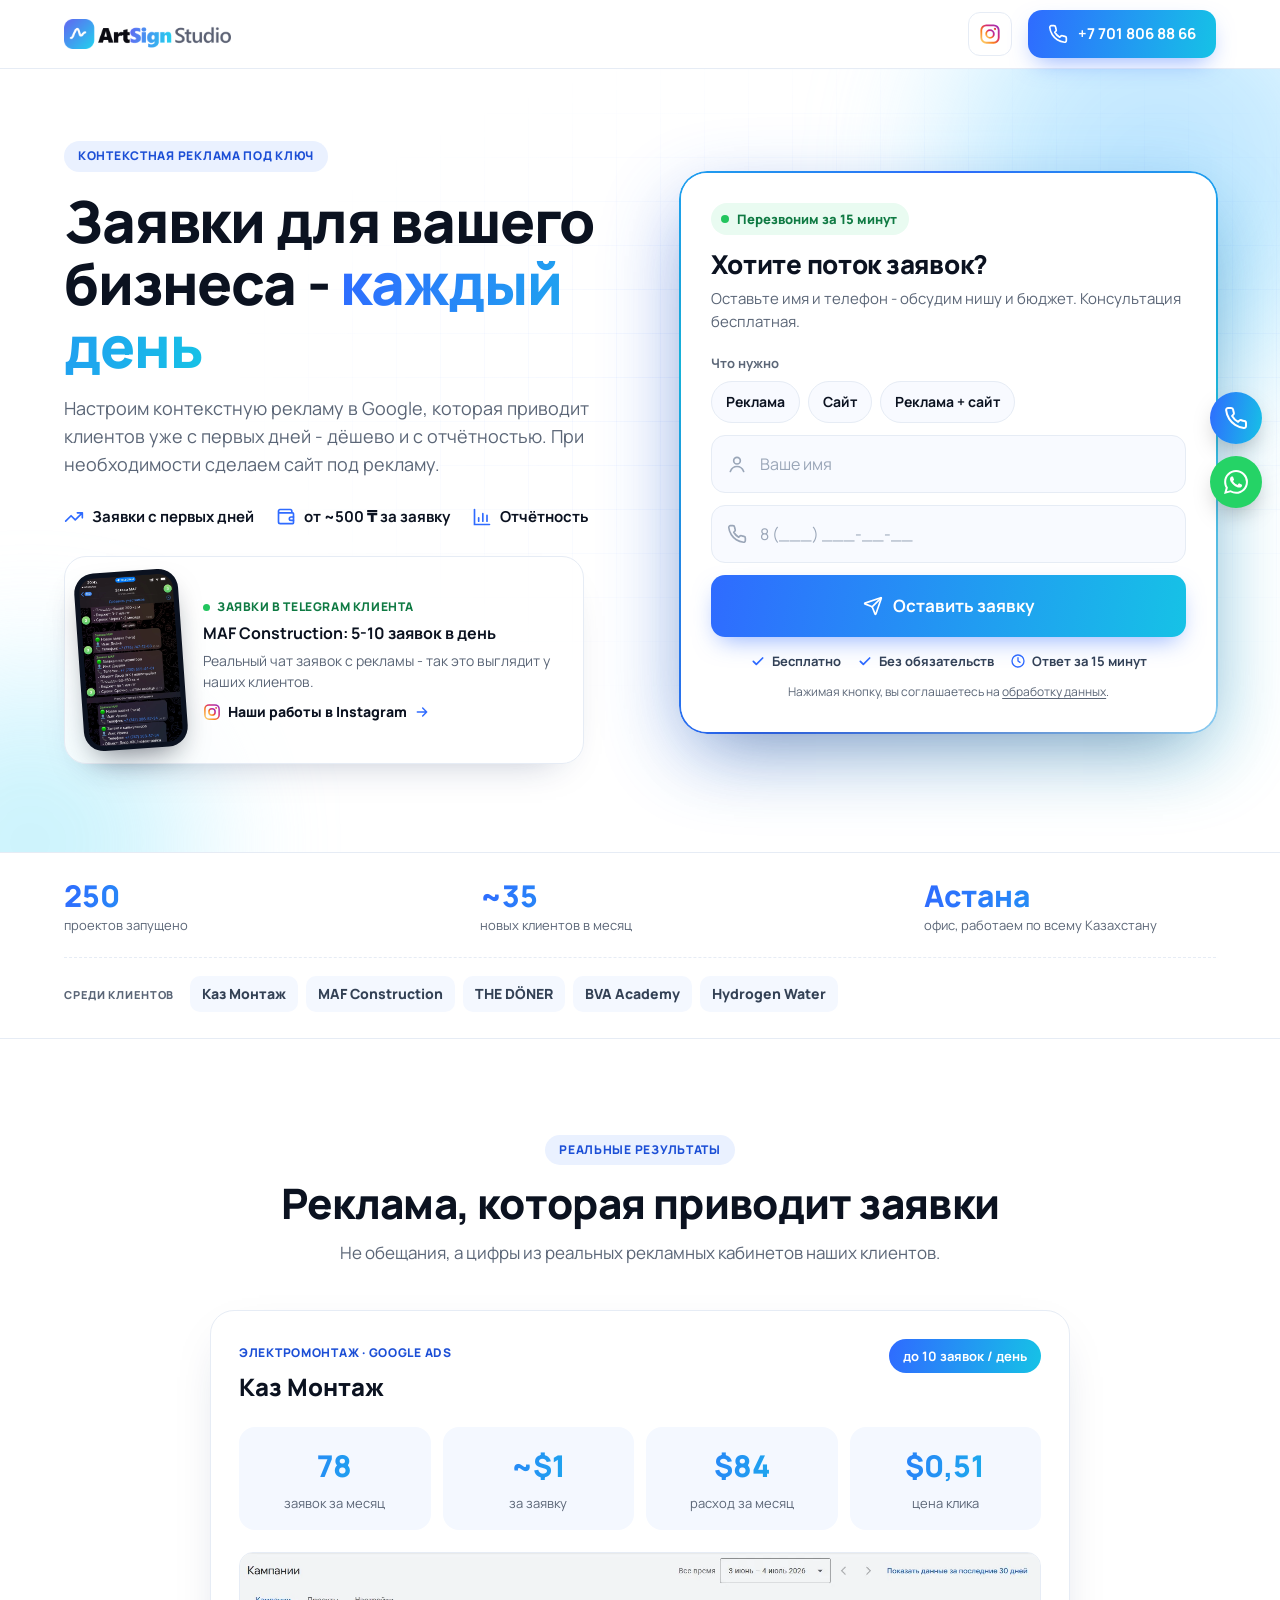
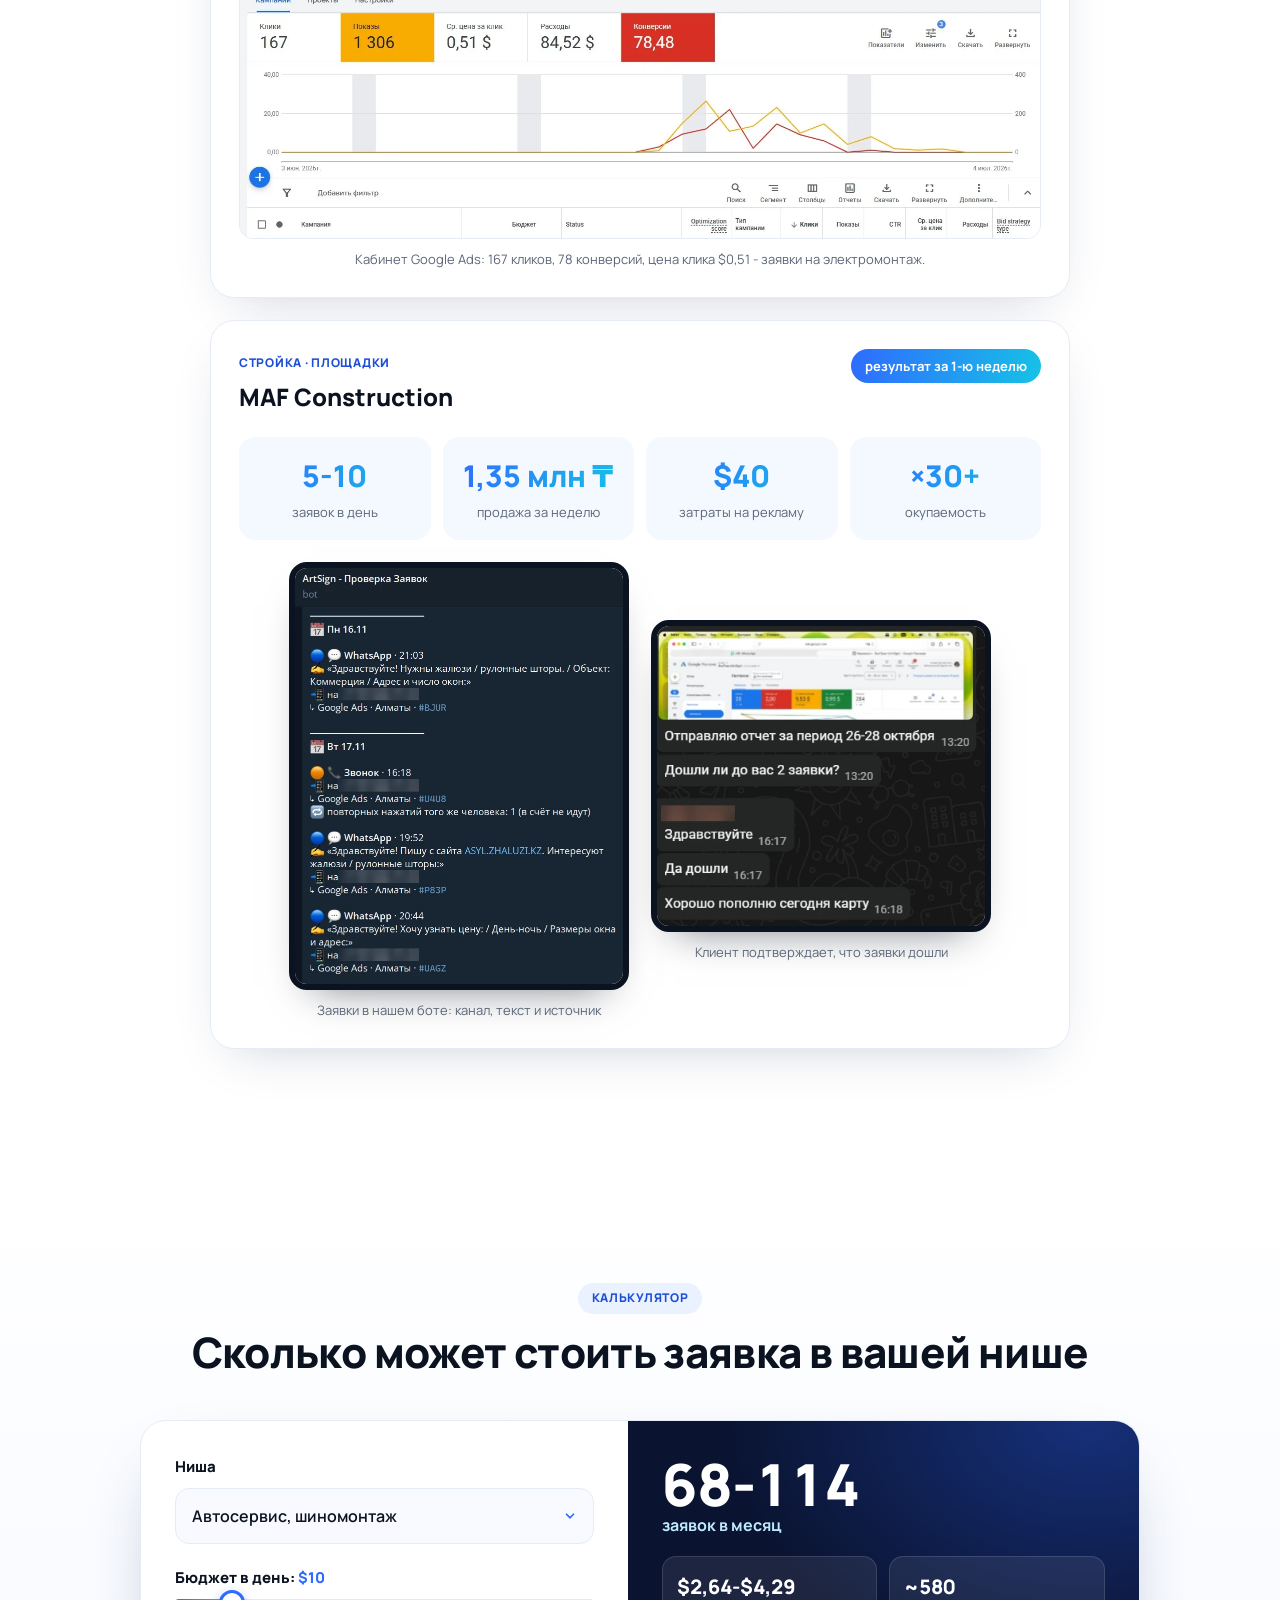
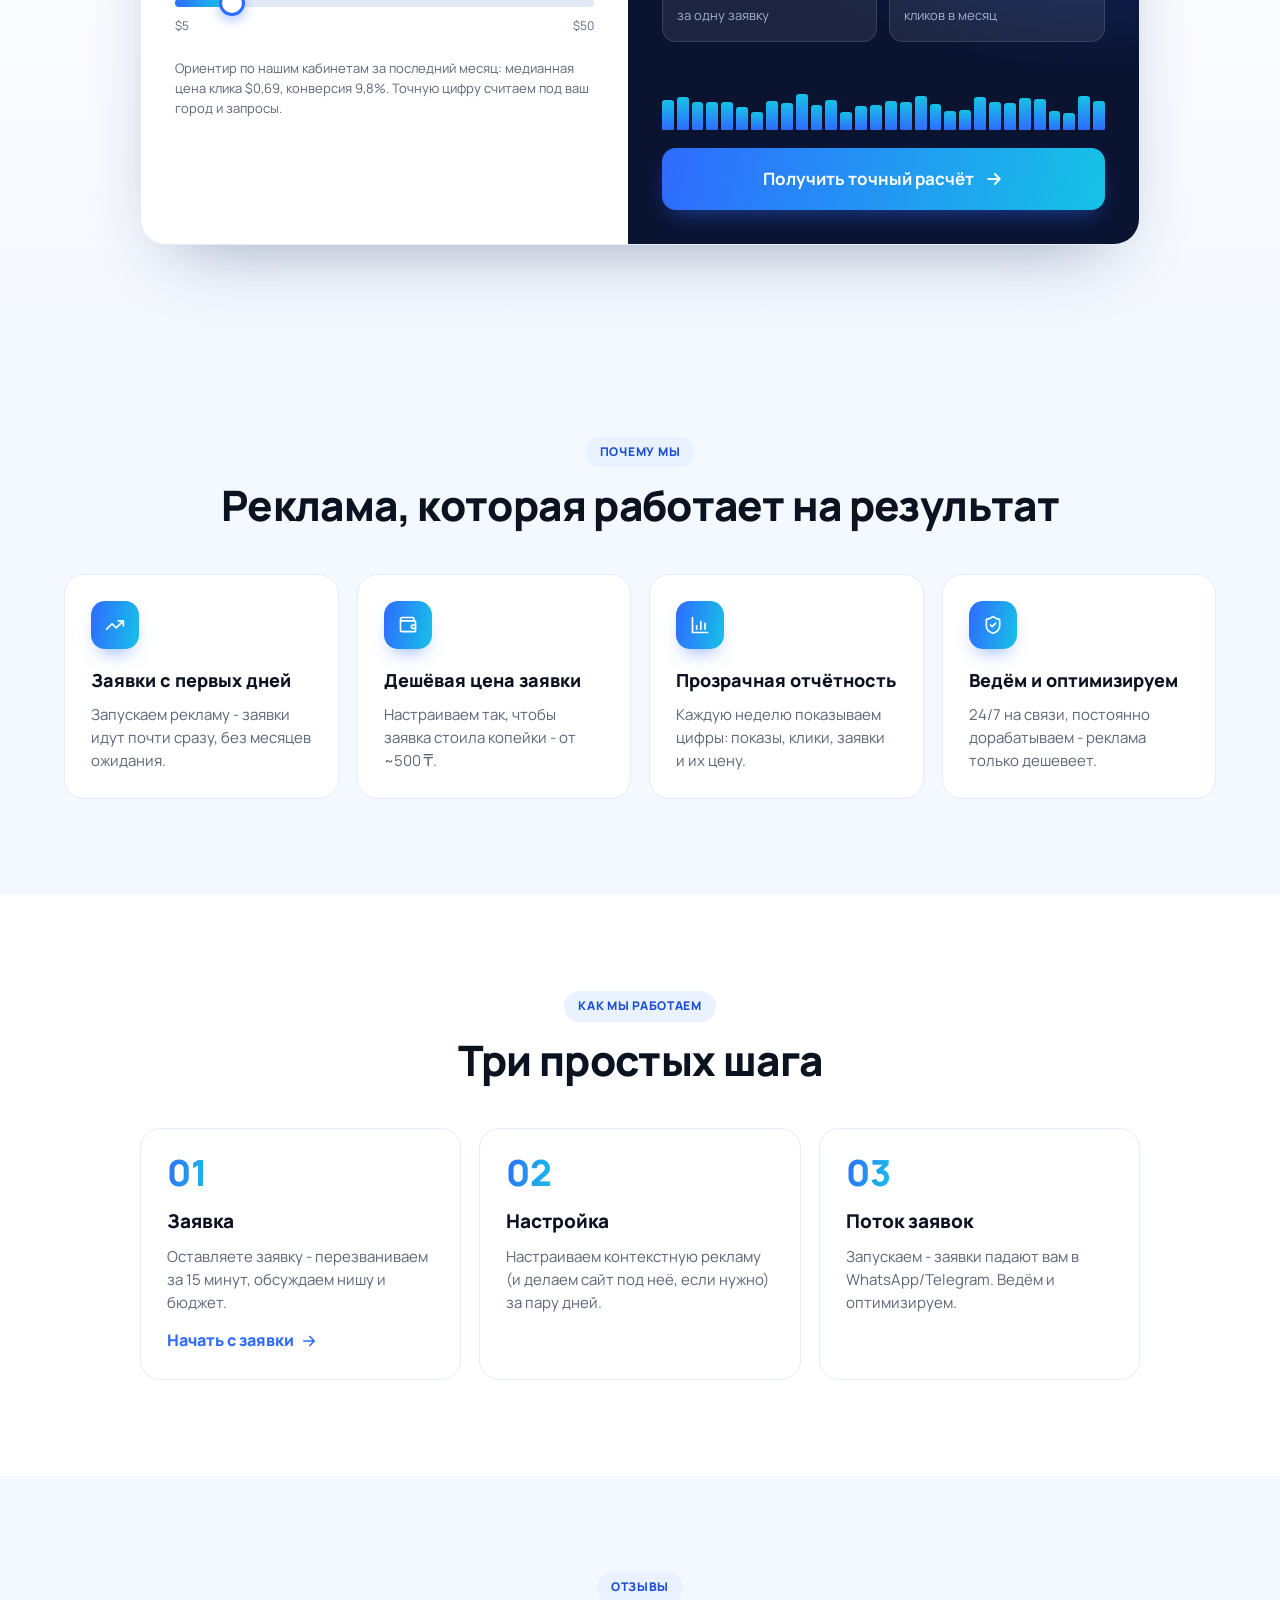
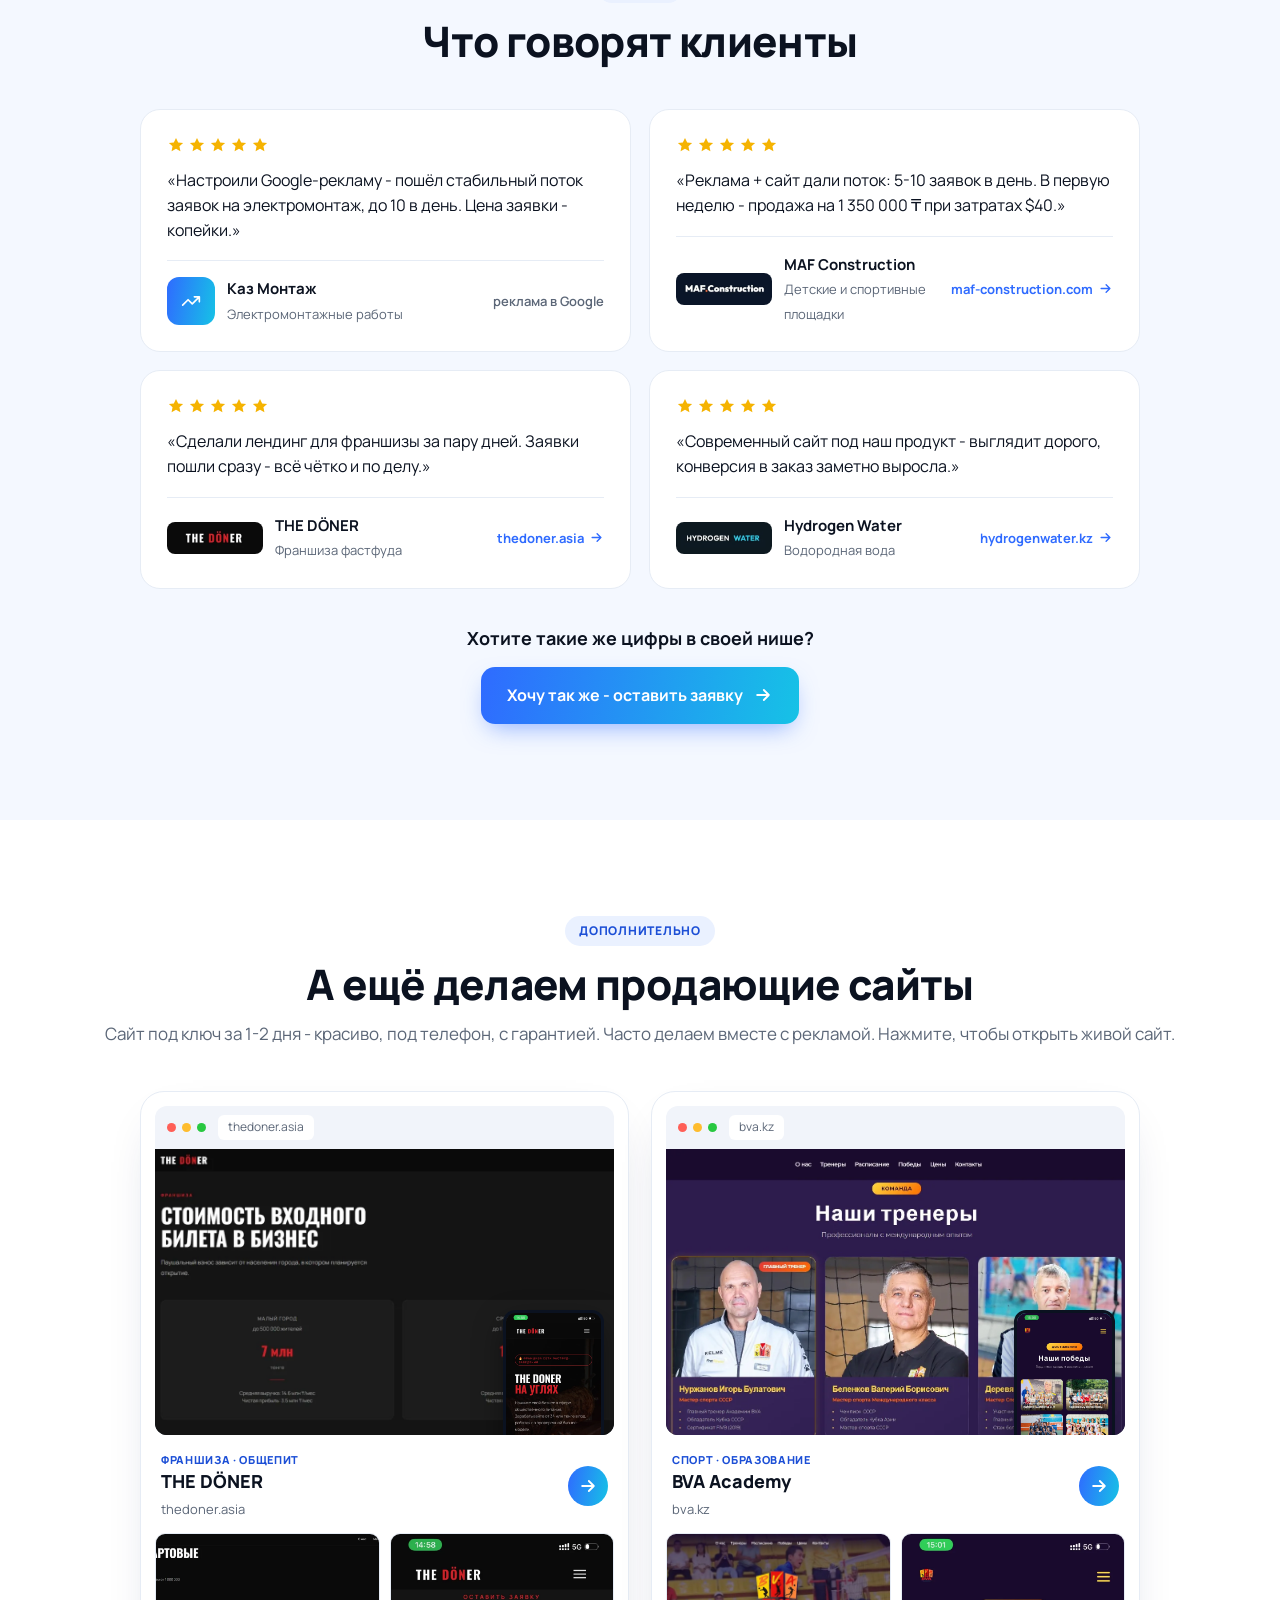
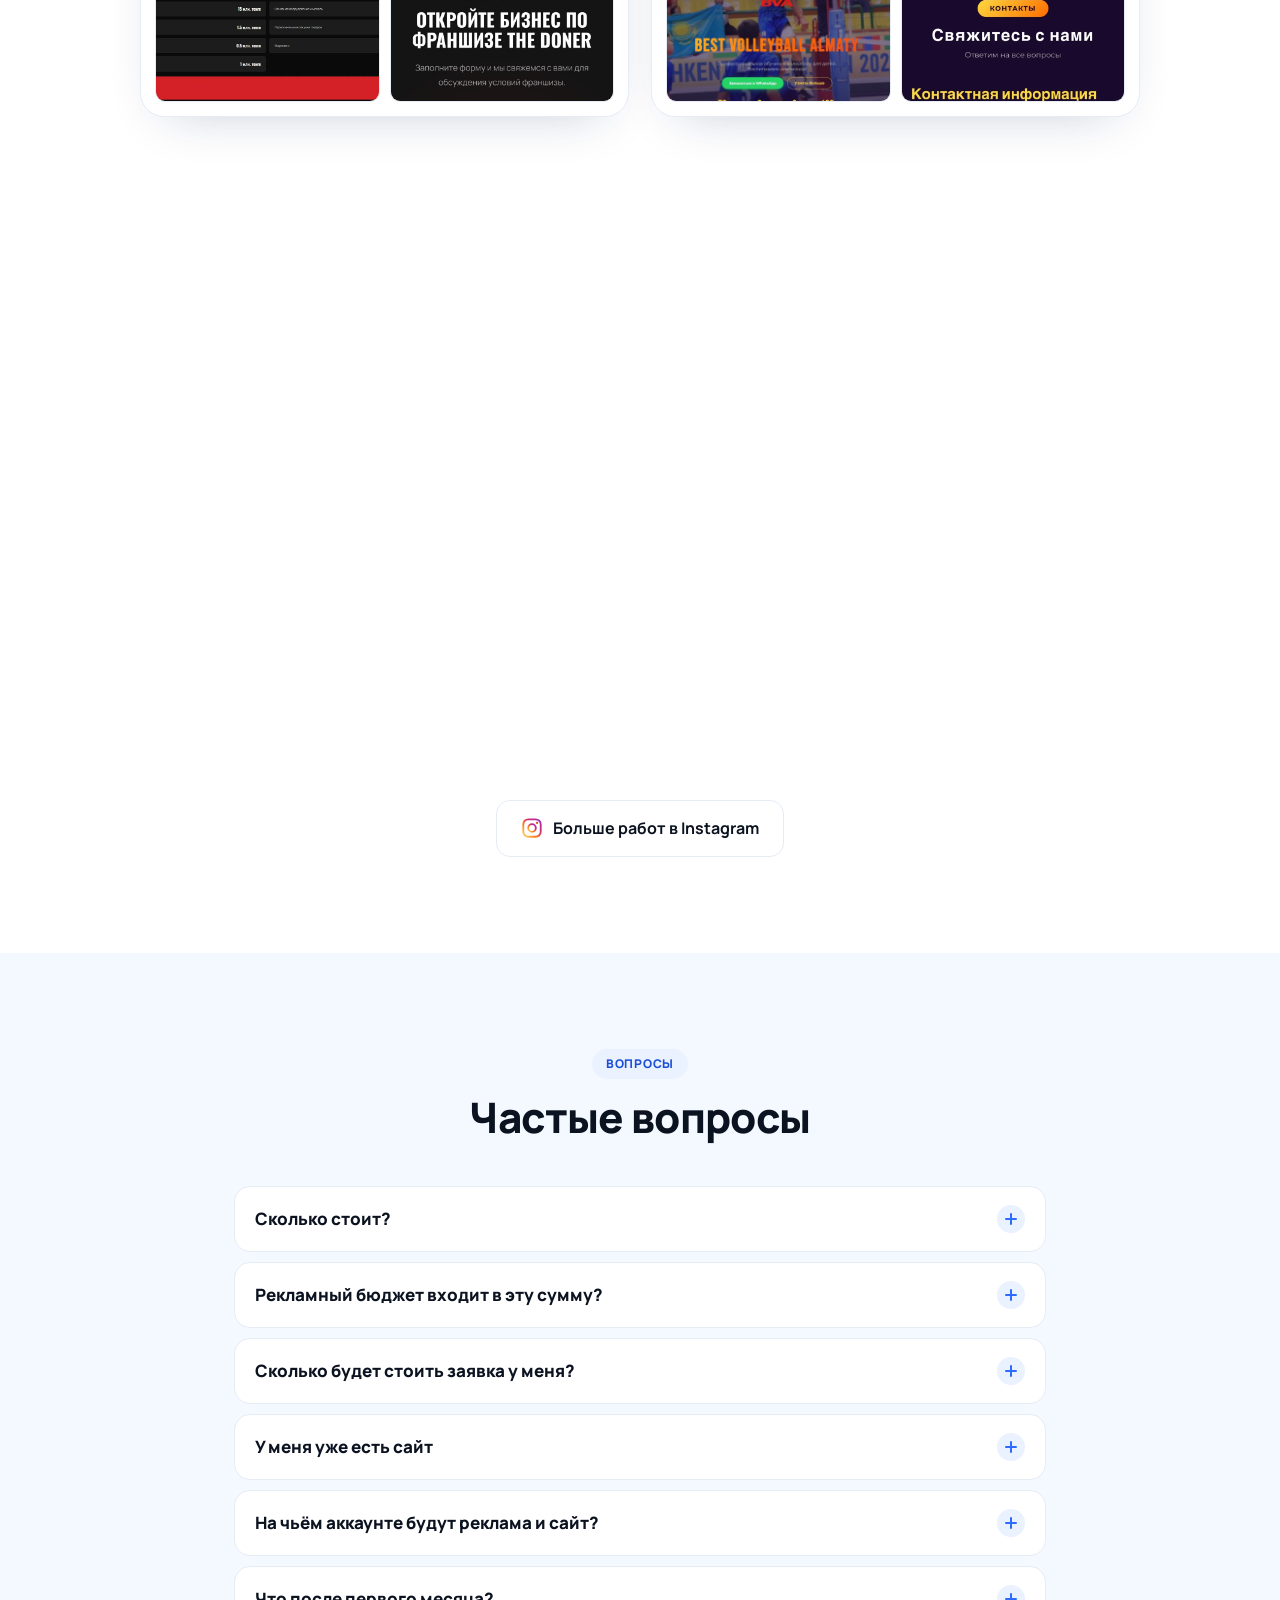
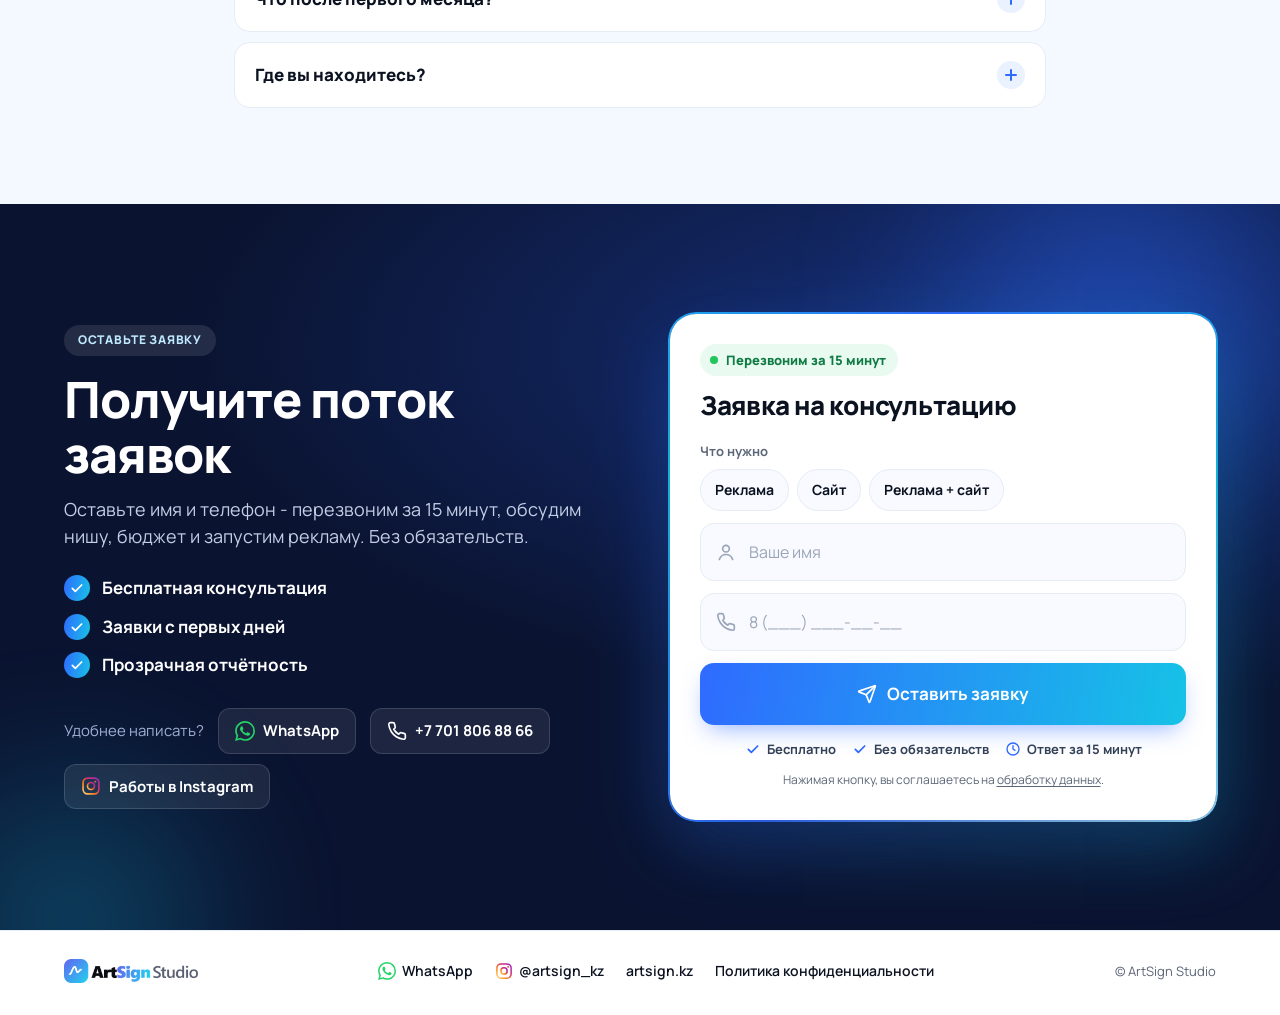
==== commit ee62ba76: "Кейс MAF: скриншоты бота и переписки с клиентом, номер и название скрыты" ====
--- a/index.html
+++ b/index.html
@@ -21,7 +21,7 @@
 <link rel="preconnect" href="https://fonts.googleapis.com">
 <link rel="preconnect" href="https://fonts.gstatic.com" crossorigin>
 <link href="https://fonts.googleapis.com/css2?family=Manrope:wght@400;500;600;700;800&display=swap" rel="stylesheet">
-<link rel="stylesheet" href="styles.css?v=20261125-4">
+<link rel="stylesheet" href="styles.css?v=20261125-5">
 <script type="application/ld+json">{"@context":"https://schema.org","@type":"ProfessionalService","name":"ArtSign Studio","url":"https://lp.artsign.kz/","telephone":"+77018068866","image":"https://lp.artsign.kz/assets/og-image.jpg","areaServed":"KZ","sameAs":["https://artsign.kz","https://www.instagram.com/artsign_kz/"],"description":"Контекстная реклама Google под ключ и продающие сайты"}</script>
 <!-- Meta Pixel Code -->
 <script>
@@ -188,9 +188,9 @@
         <div class="stat"><b>$40</b><span>затраты на рекламу</span></div>
         <div class="stat"><b>×30+</b><span>окупаемость</span></div>
       </div>
-      <div class="phones">
-        <figure class="shot shot-phone"><img src="assets/cases/proof-leads.webp" width="740" height="1600" loading="lazy" alt="Telegram-чат с заявками MAF Construction"><figcaption>Поток заявок в реальном времени</figcaption></figure>
-        <figure class="shot shot-phone"><img src="assets/cases/proof-sale.webp" width="740" height="1600" loading="lazy" alt="Переписка с клиентом о продаже на 1 350 000 ₸"><figcaption>Продажа на 1&nbsp;350&nbsp;000&nbsp;₸</figcaption></figure>
+      <div class="phones chats">
+        <figure class="shot shot-chat"><img src="assets/cases/proof-bot.webp" width="655" height="830" loading="lazy" alt="Бот обращений: заявки с Google Ads с текстом, каналом и городом"><figcaption>Заявки в нашем боте: канал, текст и источник</figcaption></figure>
+        <figure class="shot shot-chat"><img src="assets/cases/proof-client.webp" width="413" height="378" loading="lazy" alt="Переписка с клиентом: заявки дошли, клиент пополняет бюджет"><figcaption>Клиент подтверждает, что заявки дошли</figcaption></figure>
       </div>
     </article>
     <p class="fine rv">Скриншоты публикуются с согласия клиентов.</p>
@@ -452,6 +452,6 @@
   </div>
 </template>
 
-<script src="script.js?v=20261125-4" defer></script>
+<script src="script.js?v=20261125-5" defer></script>
 </body>
 </html>
--- a/styles.css
+++ b/styles.css
@@ -118,6 +118,9 @@
 .phones{display:flex;justify-content:center;gap:18px}
 .shot-phone{width:min(240px,46%)}
 .shot-phone img{border-radius:22px;border:6px solid #0b1220;aspect-ratio:740/1000;object-fit:cover;object-position:top;width:100%;height:auto}
+.chats{align-items:center;gap:22px}
+.shot-chat{width:min(340px,48%)}
+.shot-chat img{width:100%;height:auto;border-radius:18px;border:6px solid #0b1220;box-shadow:0 20px 40px -24px rgba(11,18,32,.6)}
 .fine{text-align:center;font-size:13px;color:var(--muted);margin-top:6px}
 .mid-cta{margin-top:36px;text-align:center}
 .mid-cta p{font-weight:700;font-size:18px;margin-bottom:14px}
@@ -368,6 +371,8 @@
   .stats{grid-template-columns:repeat(2,minmax(0,1fr))}
   .case{padding:20px 16px}
   .case-badge{white-space:normal}
+  .chats{flex-direction:column}
+  .shot-chat{width:100%;max-width:360px}
   .final{padding:64px 0 72px}
   .final-copy>p{font-size:16px}
   .ftr{padding-bottom:96px}
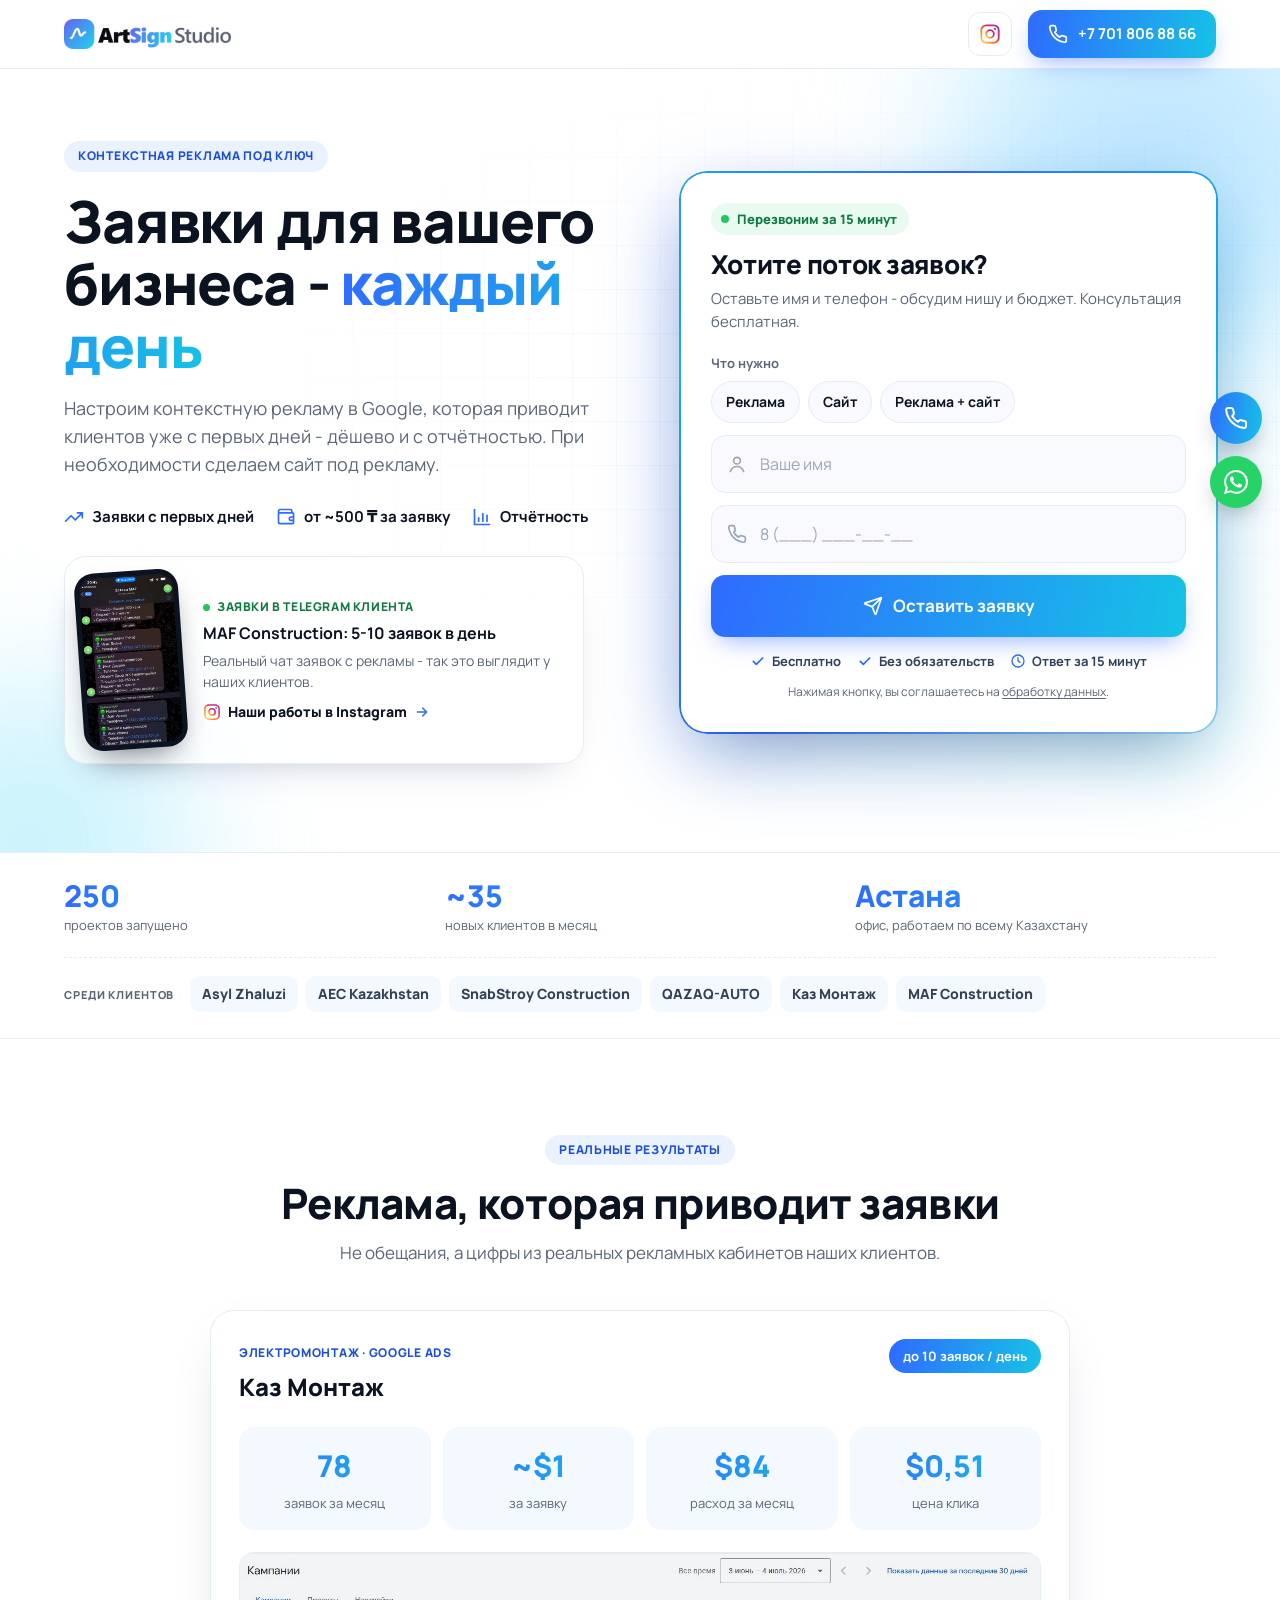
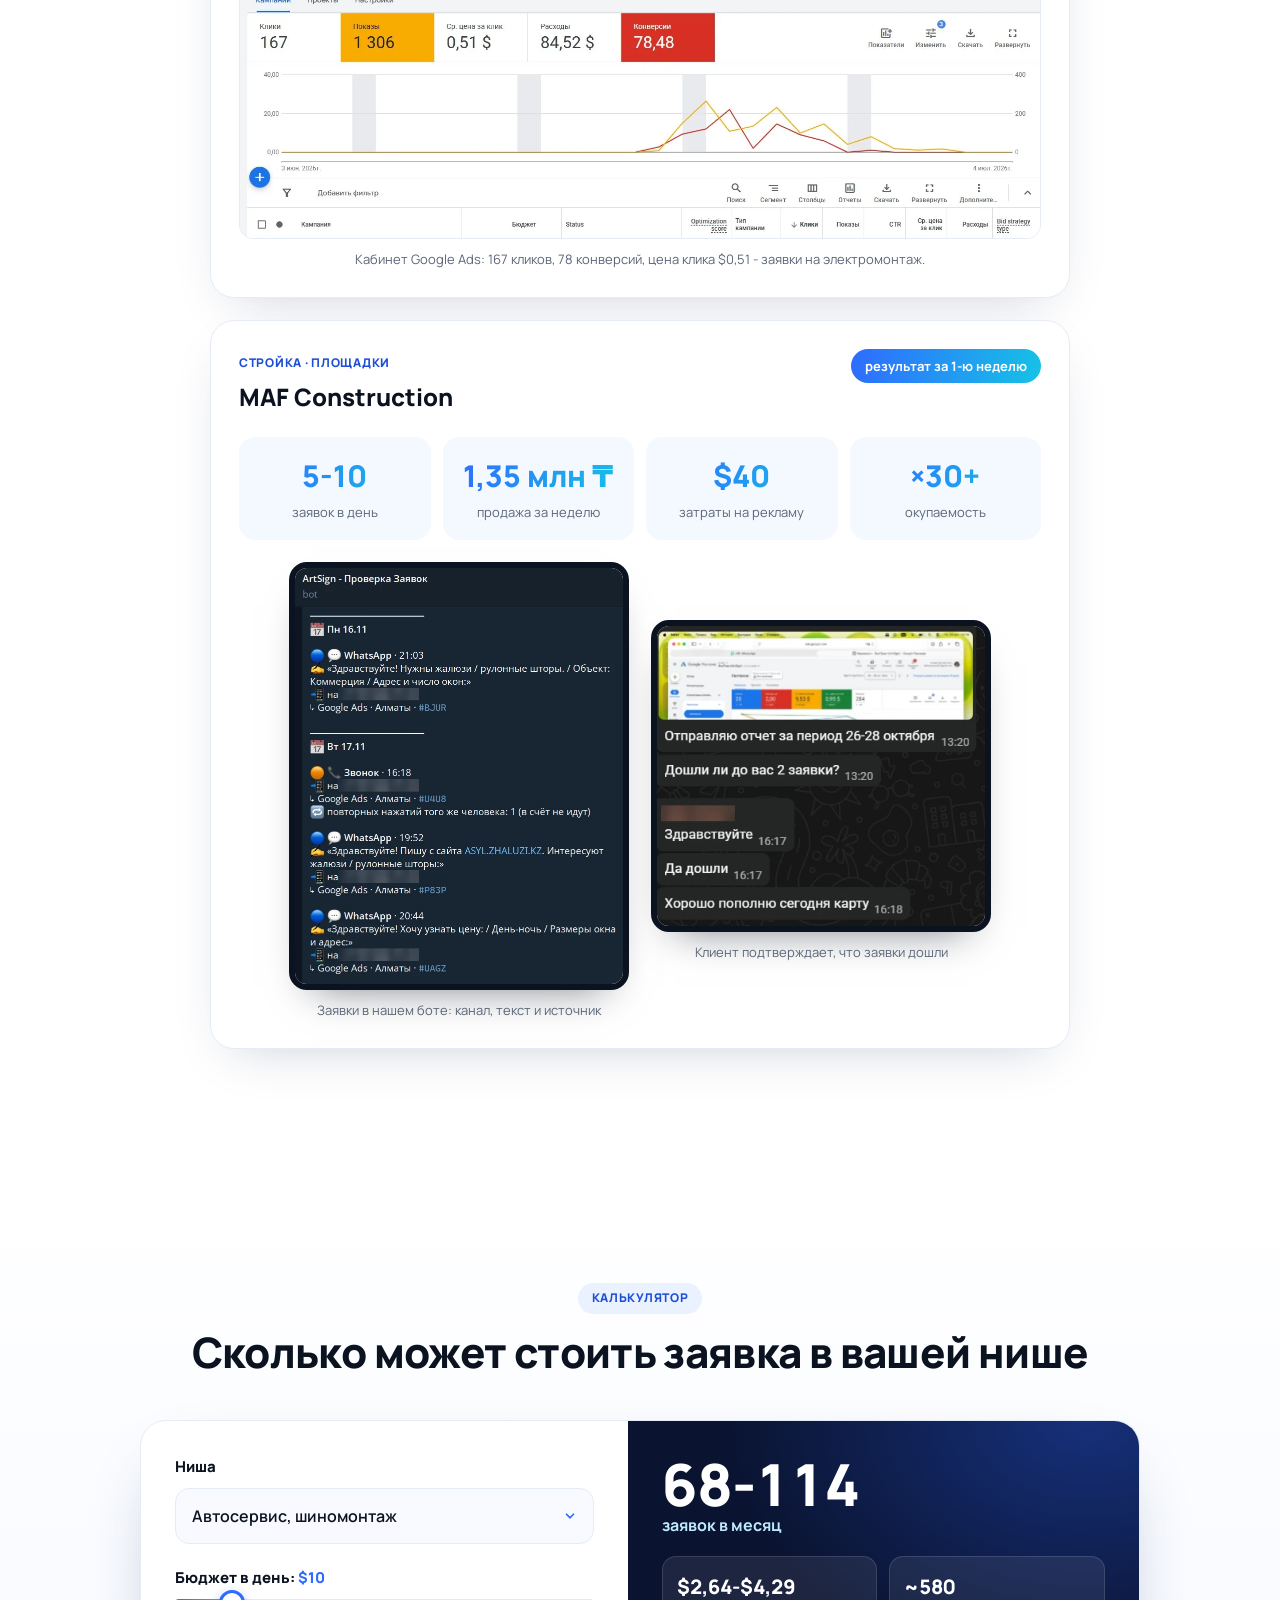
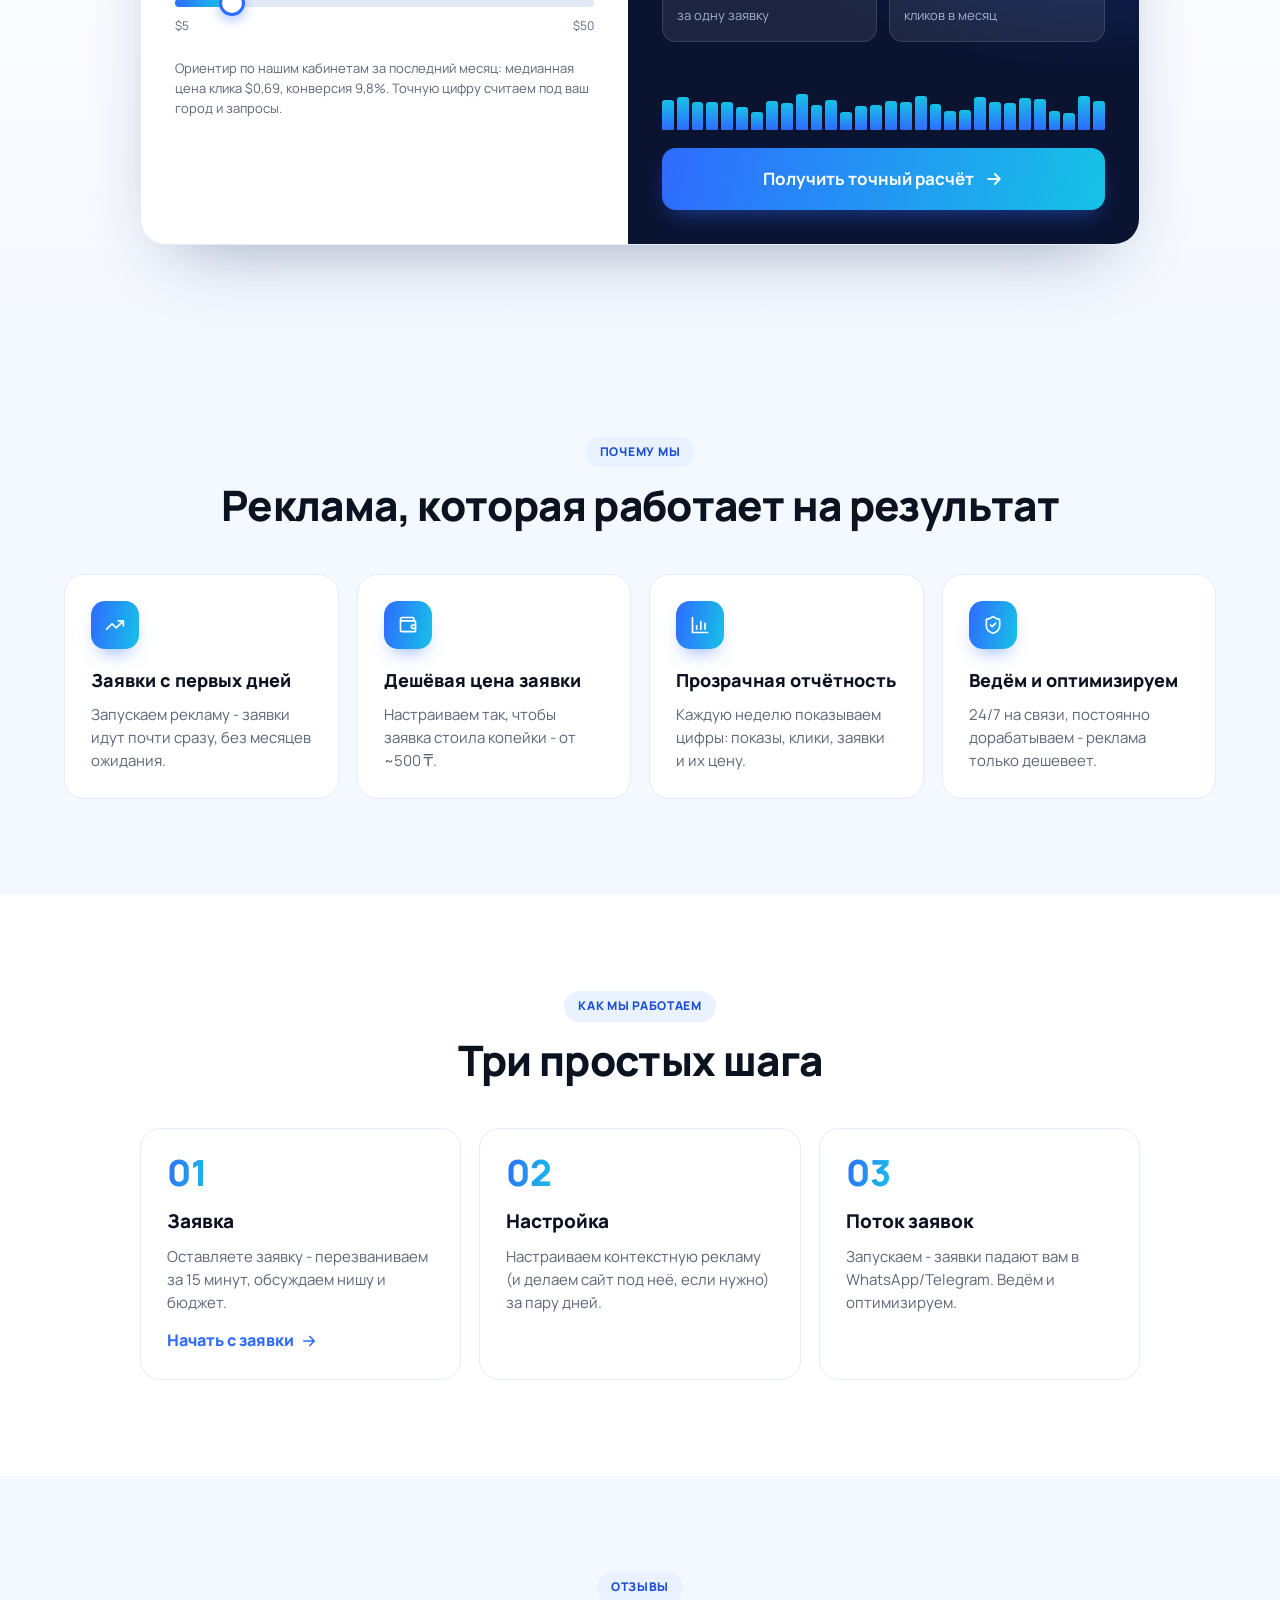
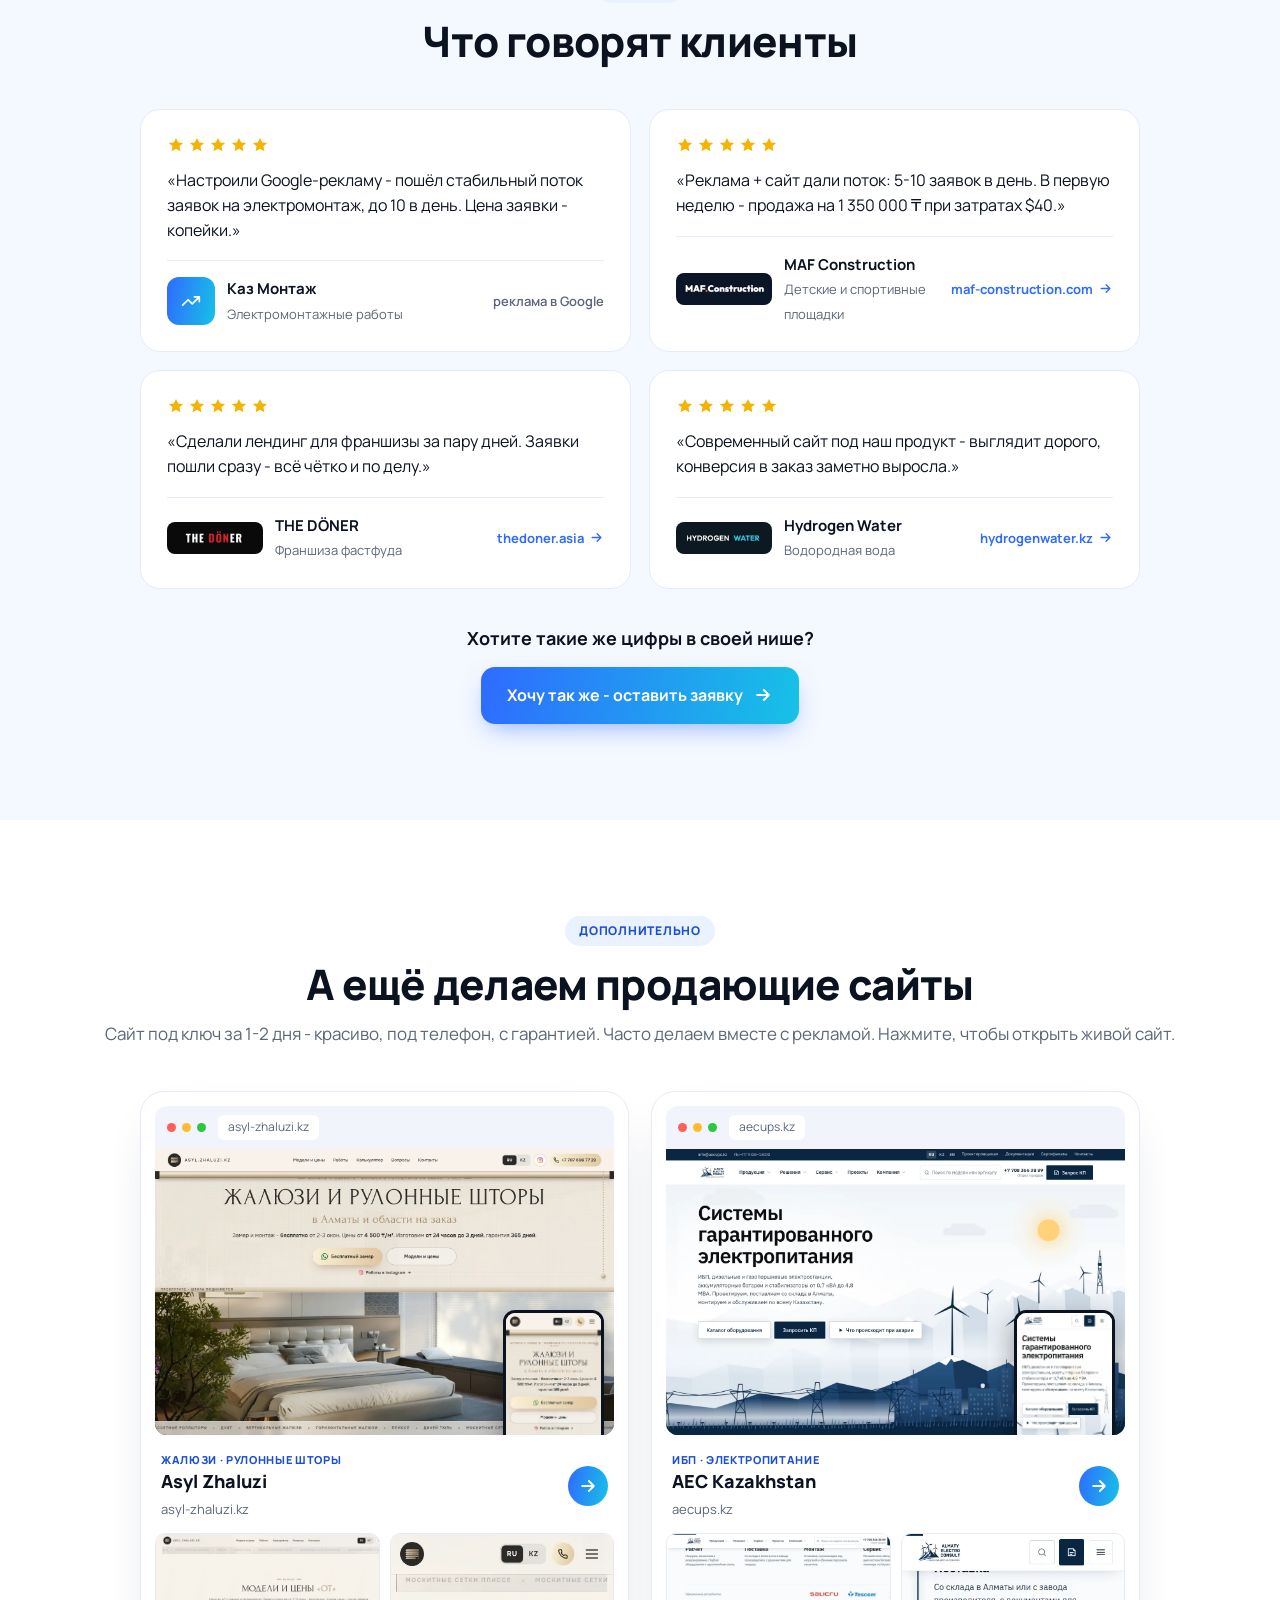
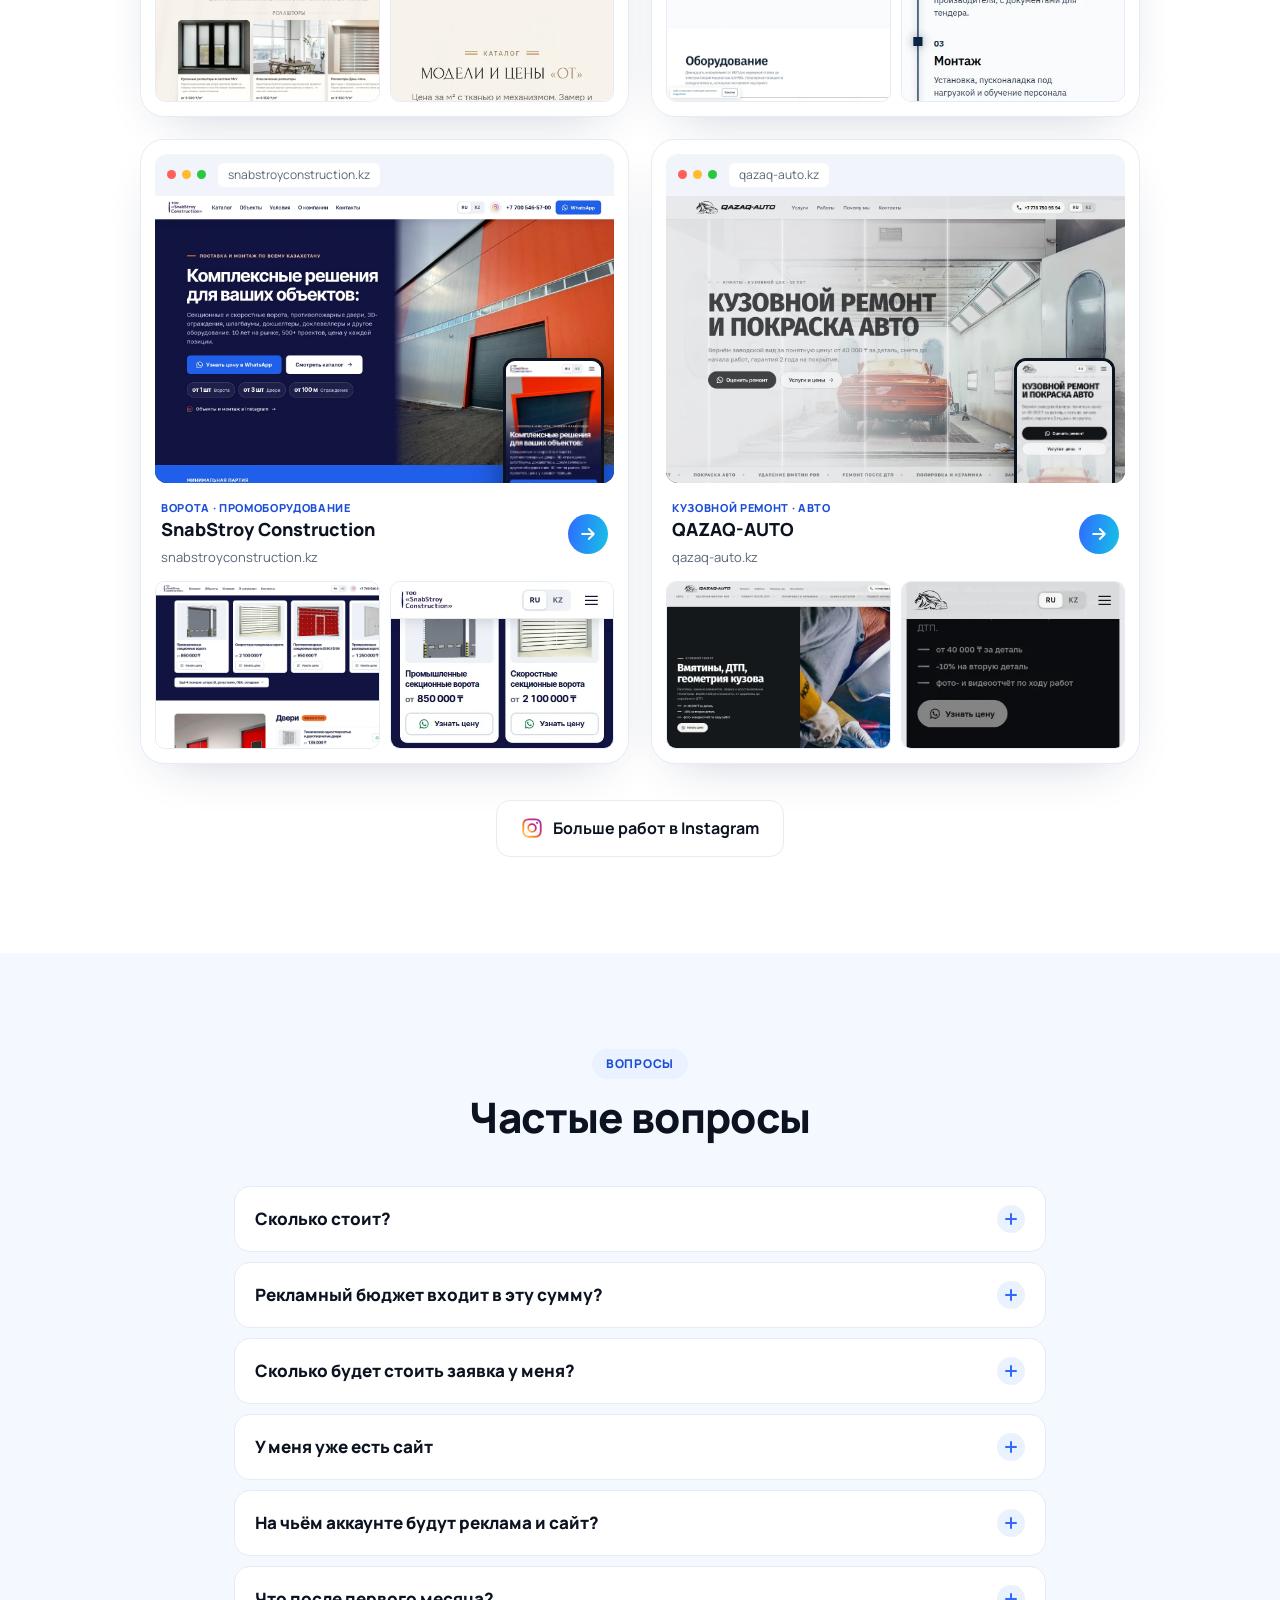
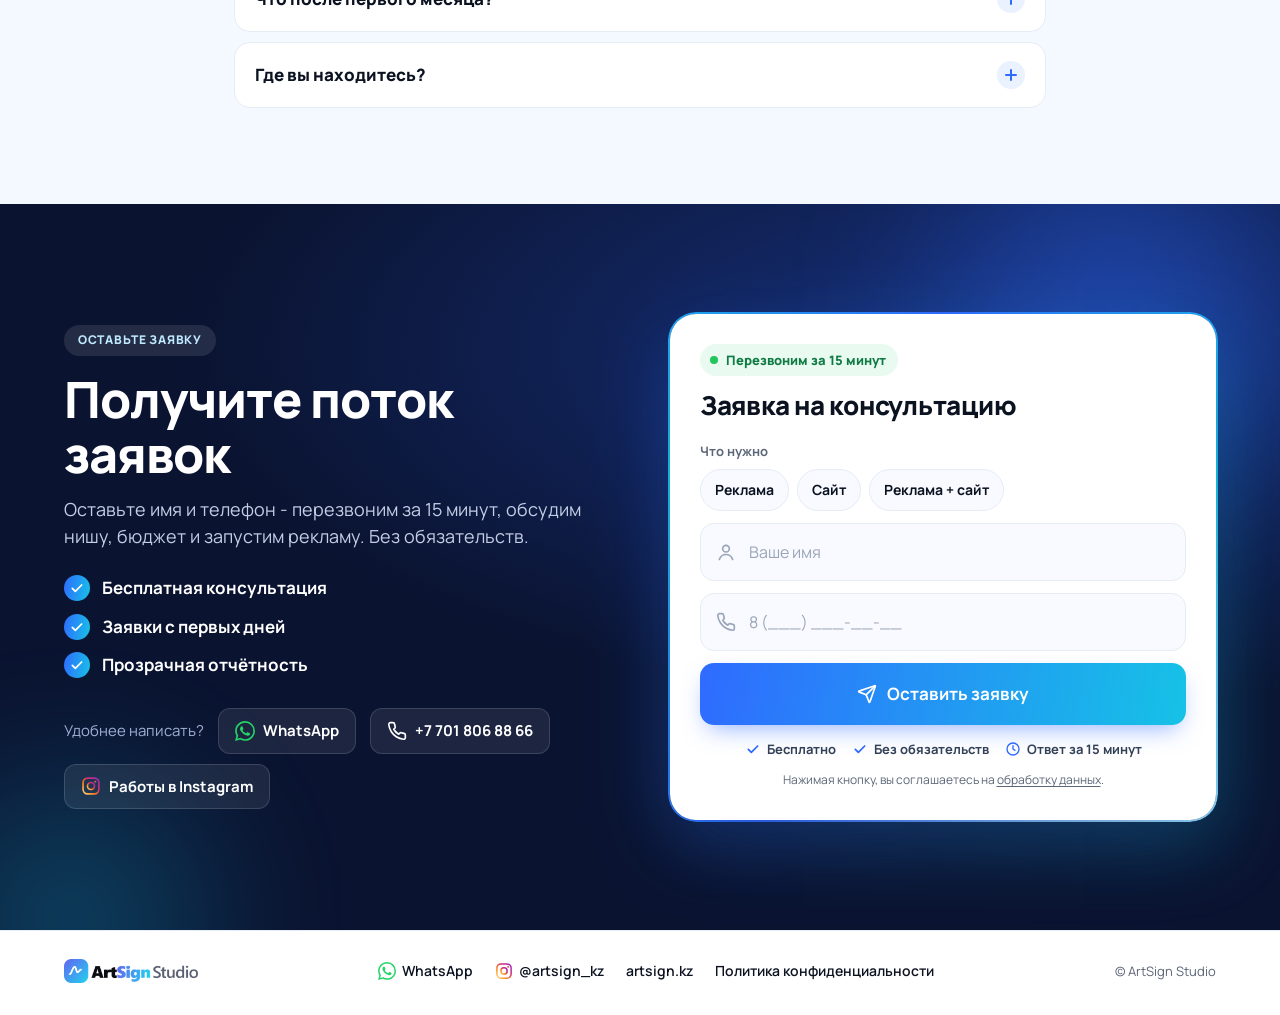
==== commit 40a8d951: "Блок сайтов: Asyl Zhaluzi, AEC Kazakhstan, SnabStroy, QAZAQ-AUTO" ====
--- a/index.html
+++ b/index.html
@@ -21,7 +21,7 @@
 <link rel="preconnect" href="https://fonts.googleapis.com">
 <link rel="preconnect" href="https://fonts.gstatic.com" crossorigin>
 <link href="https://fonts.googleapis.com/css2?family=Manrope:wght@400;500;600;700;800&display=swap" rel="stylesheet">
-<link rel="stylesheet" href="styles.css?v=20261125-5">
+<link rel="stylesheet" href="styles.css?v=20261125-6">
 <script type="application/ld+json">{"@context":"https://schema.org","@type":"ProfessionalService","name":"ArtSign Studio","url":"https://lp.artsign.kz/","telephone":"+77018068866","image":"https://lp.artsign.kz/assets/og-image.jpg","areaServed":"KZ","sameAs":["https://artsign.kz","https://www.instagram.com/artsign_kz/"],"description":"Контекстная реклама Google под ключ и продающие сайты"}</script>
 <!-- Meta Pixel Code -->
 <script>
@@ -147,7 +147,7 @@
     <div class="trust-num"><b>Астана</b><span>офис, работаем по всему Казахстану</span></div>
     <div class="trust-logos">
       <span class="trust-cap">Среди клиентов</span>
-      <ul><li>Каз Монтаж</li><li>MAF Construction</li><li>THE DÖNER</li><li>BVA Academy</li><li>Hydrogen Water</li></ul>
+      <ul><li>Asyl Zhaluzi</li><li>AEC Kazakhstan</li><li>SnabStroy Construction</li><li>QAZAQ-AUTO</li><li>Каз Монтаж</li><li>MAF Construction</li></ul>
     </div>
   </div>
 </section>
@@ -295,36 +295,36 @@
     </div>
     <div class="sites">
       <article class="site rv">
-        <a class="site-main" href="https://thedoner.asia" target="_blank" rel="noopener">
-          <span class="browser"><span class="dots"><i></i><i></i><i></i></span><span class="url">thedoner.asia</span></span>
-          <span class="site-view"><img src="assets/cases/doner_1.webp" width="1600" height="626" loading="lazy" alt="Сайт THE DÖNER, десктоп"><img class="site-phone" src="assets/cases/doner.webp" width="740" height="1600" loading="lazy" alt="Сайт THE DÖNER на телефоне"></span>
-          <span class="site-meta"><span><small>Франшиза · Общепит</small><b>THE DÖNER</b><em>thedoner.asia</em></span><span class="go"><svg class="ic" aria-hidden="true"><use href="#ic-arrow"/></svg></span></span>
+        <a class="site-main" href="https://asyl-zhaluzi.kz/" target="_blank" rel="noopener">
+          <span class="browser"><span class="dots"><i></i><i></i><i></i></span><span class="url">asyl-zhaluzi.kz</span></span>
+          <span class="site-view"><img src="assets/sites/asyl-d-1.webp" width="1440" height="900" loading="lazy" alt="Сайт Asyl Zhaluzi, десктоп"><img class="site-phone" src="assets/sites/asyl-m-1.webp" width="390" height="844" loading="lazy" alt="Сайт Asyl Zhaluzi на телефоне"></span>
+          <span class="site-meta"><span><small>Жалюзи · Рулонные шторы</small><b>Asyl Zhaluzi</b><em>asyl-zhaluzi.kz</em></span><span class="go"><svg class="ic" aria-hidden="true"><use href="#ic-arrow"/></svg></span></span>
         </a>
-        <div class="site-thumbs"><img src="assets/cases/doner_2.webp" width="1600" height="647" loading="lazy" alt="THE DÖNER: блок стартовых вложений"><img src="assets/cases/doner_3.webp" width="740" height="1600" loading="lazy" alt="THE DÖNER: форма заявки на телефоне"></div>
+        <div class="site-thumbs"><img src="assets/sites/asyl-d-2.webp" width="1440" height="900" loading="lazy" alt="Asyl Zhaluzi: второй экран"><img src="assets/sites/asyl-m-2.webp" width="390" height="844" loading="lazy" alt="Asyl Zhaluzi: экран на телефоне"></div>
       </article>
       <article class="site rv">
-        <a class="site-main" href="https://bva.kz" target="_blank" rel="noopener">
-          <span class="browser"><span class="dots"><i></i><i></i><i></i></span><span class="url">bva.kz</span></span>
-          <span class="site-view"><img src="assets/cases/bva_2.webp" width="1147" height="740" loading="lazy" alt="Сайт BVA Academy, десктоп"><img class="site-phone" src="assets/cases/bva_1.webp" width="740" height="1600" loading="lazy" alt="Сайт BVA Academy на телефоне"></span>
-          <span class="site-meta"><span><small>Спорт · Образование</small><b>BVA Academy</b><em>bva.kz</em></span><span class="go"><svg class="ic" aria-hidden="true"><use href="#ic-arrow"/></svg></span></span>
+        <a class="site-main" href="https://aecups.kz/" target="_blank" rel="noopener">
+          <span class="browser"><span class="dots"><i></i><i></i><i></i></span><span class="url">aecups.kz</span></span>
+          <span class="site-view"><img src="assets/sites/aec-d-1.webp" width="1440" height="900" loading="lazy" alt="Сайт AEC Kazakhstan, десктоп"><img class="site-phone" src="assets/sites/aec-m-1.webp" width="390" height="844" loading="lazy" alt="Сайт AEC Kazakhstan на телефоне"></span>
+          <span class="site-meta"><span><small>ИБП · Электропитание</small><b>AEC Kazakhstan</b><em>aecups.kz</em></span><span class="go"><svg class="ic" aria-hidden="true"><use href="#ic-arrow"/></svg></span></span>
         </a>
-        <div class="site-thumbs"><img src="assets/cases/bva.webp" width="920" height="766" loading="lazy" alt="BVA Academy: первый экран"><img src="assets/cases/bva_3.webp" width="740" height="1600" loading="lazy" alt="BVA Academy: контакты на телефоне"></div>
+        <div class="site-thumbs"><img src="assets/sites/aec-d-2.webp" width="1440" height="900" loading="lazy" alt="AEC Kazakhstan: второй экран"><img src="assets/sites/aec-m-2.webp" width="390" height="844" loading="lazy" alt="AEC Kazakhstan: экран на телефоне"></div>
       </article>
       <article class="site rv">
-        <a class="site-main" href="https://maf-construction.com" target="_blank" rel="noopener">
-          <span class="browser"><span class="dots"><i></i><i></i><i></i></span><span class="url">maf-construction.com</span></span>
-          <span class="site-view"><img src="assets/cases/maf_2.webp" width="1030" height="547" loading="lazy" alt="Сайт MAF Construction, десктоп"><img class="site-phone" src="assets/cases/maf_1.webp" width="740" height="1600" loading="lazy" alt="Сайт MAF Construction на телефоне"></span>
-          <span class="site-meta"><span><small>Стройка · Площадки</small><b>MAF Construction</b><em>maf-construction.com</em></span><span class="go"><svg class="ic" aria-hidden="true"><use href="#ic-arrow"/></svg></span></span>
+        <a class="site-main" href="https://snabstroyconstruction.kz/" target="_blank" rel="noopener">
+          <span class="browser"><span class="dots"><i></i><i></i><i></i></span><span class="url">snabstroyconstruction.kz</span></span>
+          <span class="site-view"><img src="assets/sites/snab-d-1.webp" width="1440" height="900" loading="lazy" alt="Сайт SnabStroy Construction, десктоп"><img class="site-phone" src="assets/sites/snab-m-1.webp" width="390" height="844" loading="lazy" alt="Сайт SnabStroy Construction на телефоне"></span>
+          <span class="site-meta"><span><small>Ворота · Промоборудование</small><b>SnabStroy Construction</b><em>snabstroyconstruction.kz</em></span><span class="go"><svg class="ic" aria-hidden="true"><use href="#ic-arrow"/></svg></span></span>
         </a>
-        <div class="site-thumbs"><img src="assets/cases/maf.webp" width="565" height="439" loading="lazy" alt="MAF Construction: логотип"><img src="assets/cases/maf_3.webp" width="740" height="1600" loading="lazy" alt="MAF Construction: отзывы на телефоне"></div>
+        <div class="site-thumbs"><img src="assets/sites/snab-d-2.webp" width="1440" height="900" loading="lazy" alt="SnabStroy Construction: второй экран"><img src="assets/sites/snab-m-2.webp" width="390" height="844" loading="lazy" alt="SnabStroy Construction: экран на телефоне"></div>
       </article>
       <article class="site rv">
-        <a class="site-main" href="https://hydrogenwater.kz" target="_blank" rel="noopener">
-          <span class="browser"><span class="dots"><i></i><i></i><i></i></span><span class="url">hydrogenwater.kz</span></span>
-          <span class="site-view"><img src="assets/cases/hw.webp" width="937" height="648" loading="lazy" alt="Сайт Hydrogen Water, десктоп"><img class="site-phone" src="assets/cases/hw_1.webp" width="740" height="1600" loading="lazy" alt="Сайт Hydrogen Water на телефоне"></span>
-          <span class="site-meta"><span><small>Производство · Товар</small><b>Hydrogen Water</b><em>hydrogenwater.kz</em></span><span class="go"><svg class="ic" aria-hidden="true"><use href="#ic-arrow"/></svg></span></span>
+        <a class="site-main" href="https://qazaq-auto.kz/" target="_blank" rel="noopener">
+          <span class="browser"><span class="dots"><i></i><i></i><i></i></span><span class="url">qazaq-auto.kz</span></span>
+          <span class="site-view"><img src="assets/sites/qa-d-1.webp" width="1440" height="900" loading="lazy" alt="Сайт QAZAQ-AUTO, десктоп"><img class="site-phone" src="assets/sites/qa-m-1.webp" width="390" height="844" loading="lazy" alt="Сайт QAZAQ-AUTO на телефоне"></span>
+          <span class="site-meta"><span><small>Кузовной ремонт · Авто</small><b>QAZAQ-AUTO</b><em>qazaq-auto.kz</em></span><span class="go"><svg class="ic" aria-hidden="true"><use href="#ic-arrow"/></svg></span></span>
         </a>
-        <div class="site-thumbs"><img src="assets/cases/hw_2.webp" width="775" height="572" loading="lazy" alt="Hydrogen Water: блок контактов"><img src="assets/cases/hw_3.webp" width="740" height="1600" loading="lazy" alt="Hydrogen Water: документы на телефоне"></div>
+        <div class="site-thumbs"><img src="assets/sites/qa-d-2.webp" width="1440" height="900" loading="lazy" alt="QAZAQ-AUTO: второй экран"><img src="assets/sites/qa-m-2.webp" width="390" height="844" loading="lazy" alt="QAZAQ-AUTO: экран на телефоне"></div>
       </article>
     </div>
     <div class="mid-cta rv">
@@ -452,6 +452,6 @@
   </div>
 </template>
 
-<script src="script.js?v=20261125-5" defer></script>
+<script src="script.js?v=20261125-6" defer></script>
 </body>
 </html>
--- a/styles.css
+++ b/styles.css
@@ -162,7 +162,7 @@
 .site-meta em{font-style:normal;font-size:13px;color:var(--muted)}
 .go{display:grid;place-items:center;width:40px;height:40px;border-radius:50%;background:var(--grad);color:#fff;flex-shrink:0;transition:transform .3s var(--ease)}
 .site-thumbs{display:grid;grid-template-columns:minmax(0,1fr) minmax(0,1fr);gap:10px}
-.site-thumbs img{width:100%;aspect-ratio:4/3;object-fit:cover;object-position:top;border-radius:10px;border:1px solid var(--line)}
+.site-thumbs img{width:100%;aspect-ratio:4/3;object-fit:cover;object-position:left top;border-radius:10px;border:1px solid var(--line)}
 
 /* final - dark accent around the form */
 .final{position:relative;overflow:hidden;padding:110px 0;background:radial-gradient(120% 90% at 80% 20%,#16307a 0%,var(--navy) 55%);color:#fff}
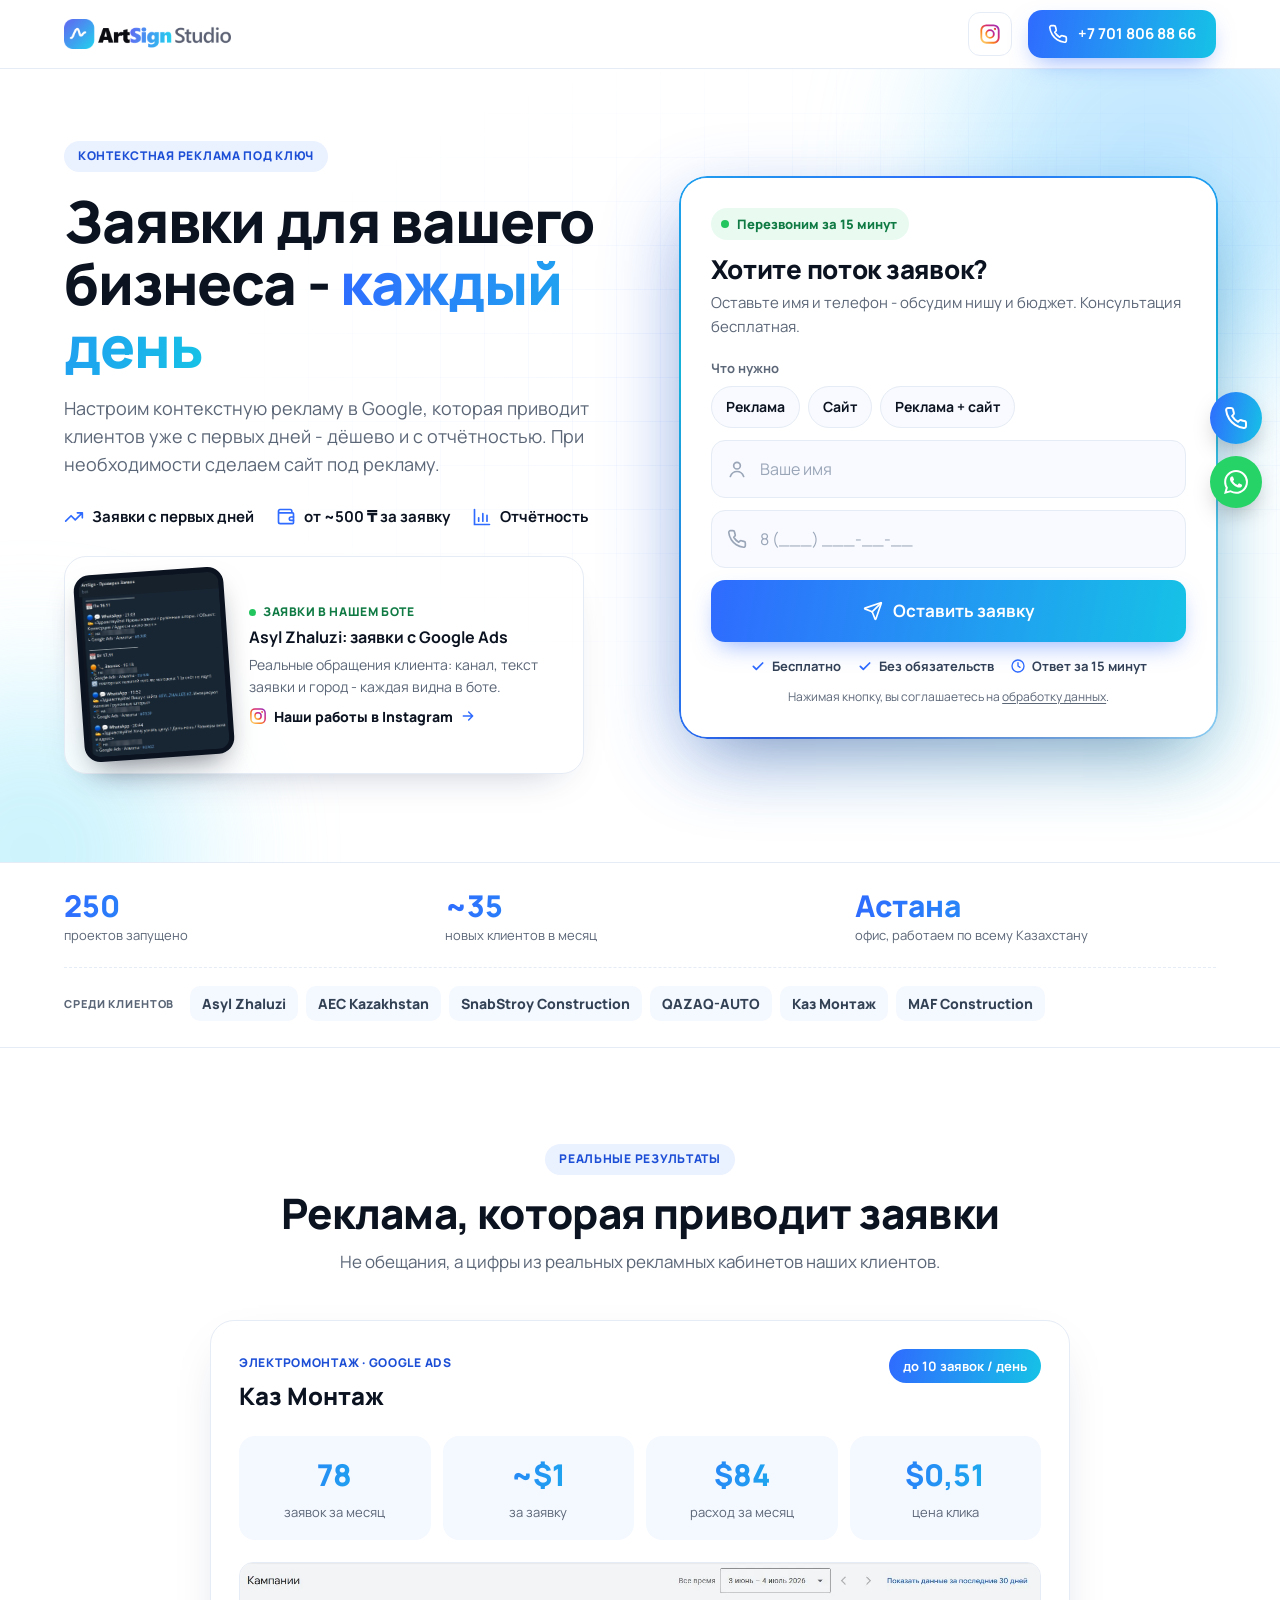
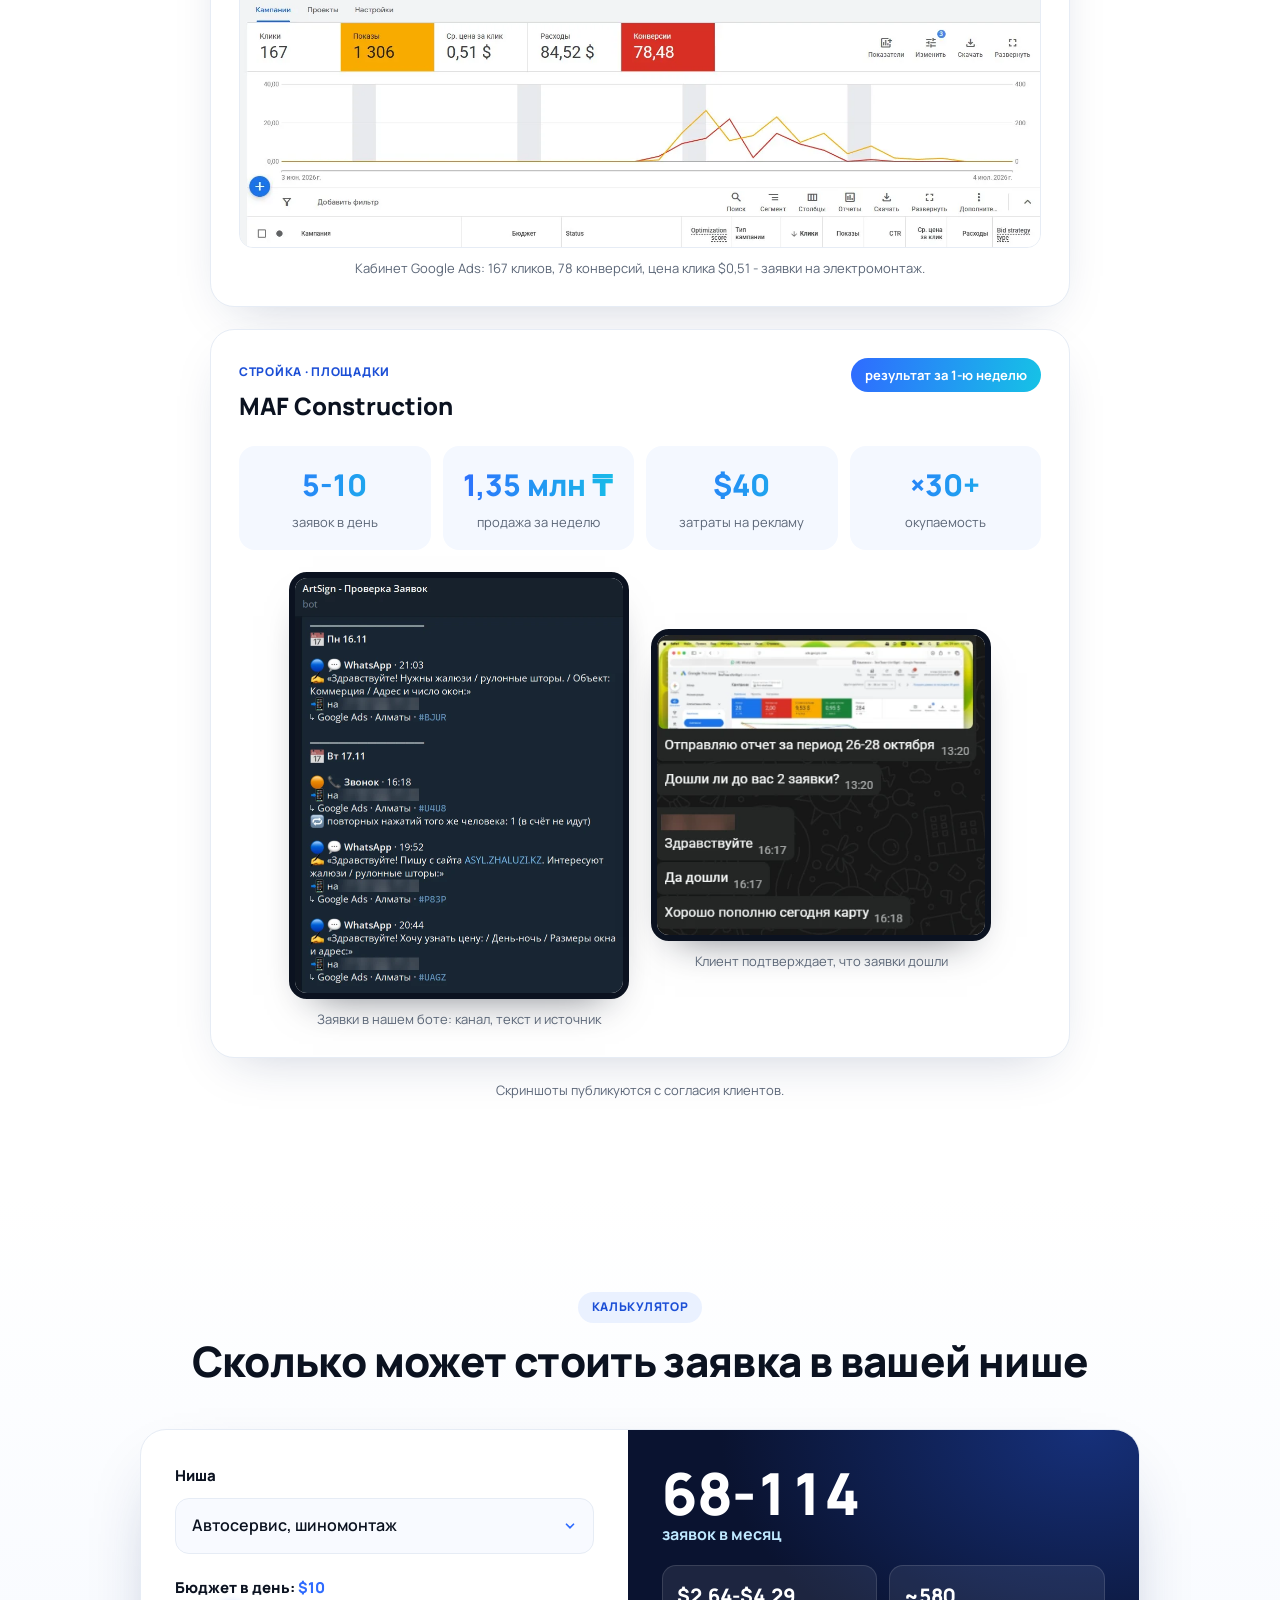
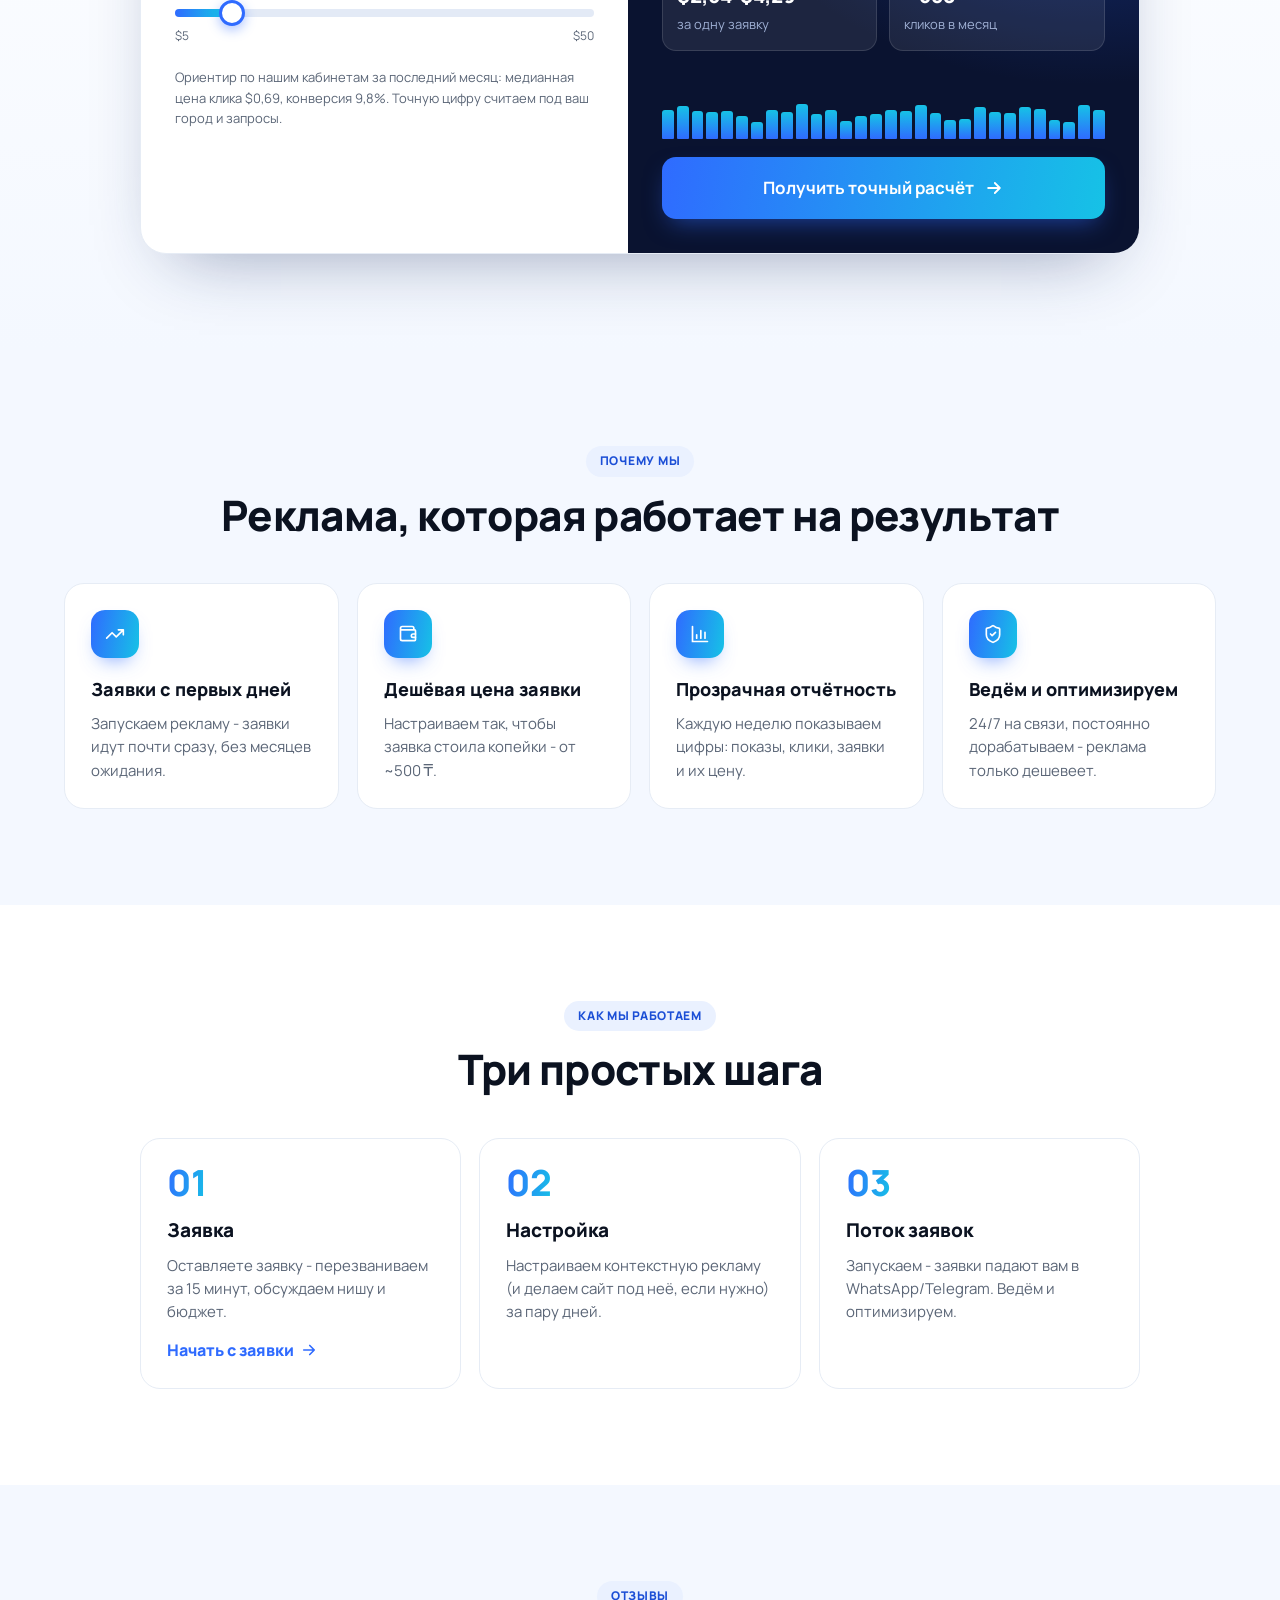
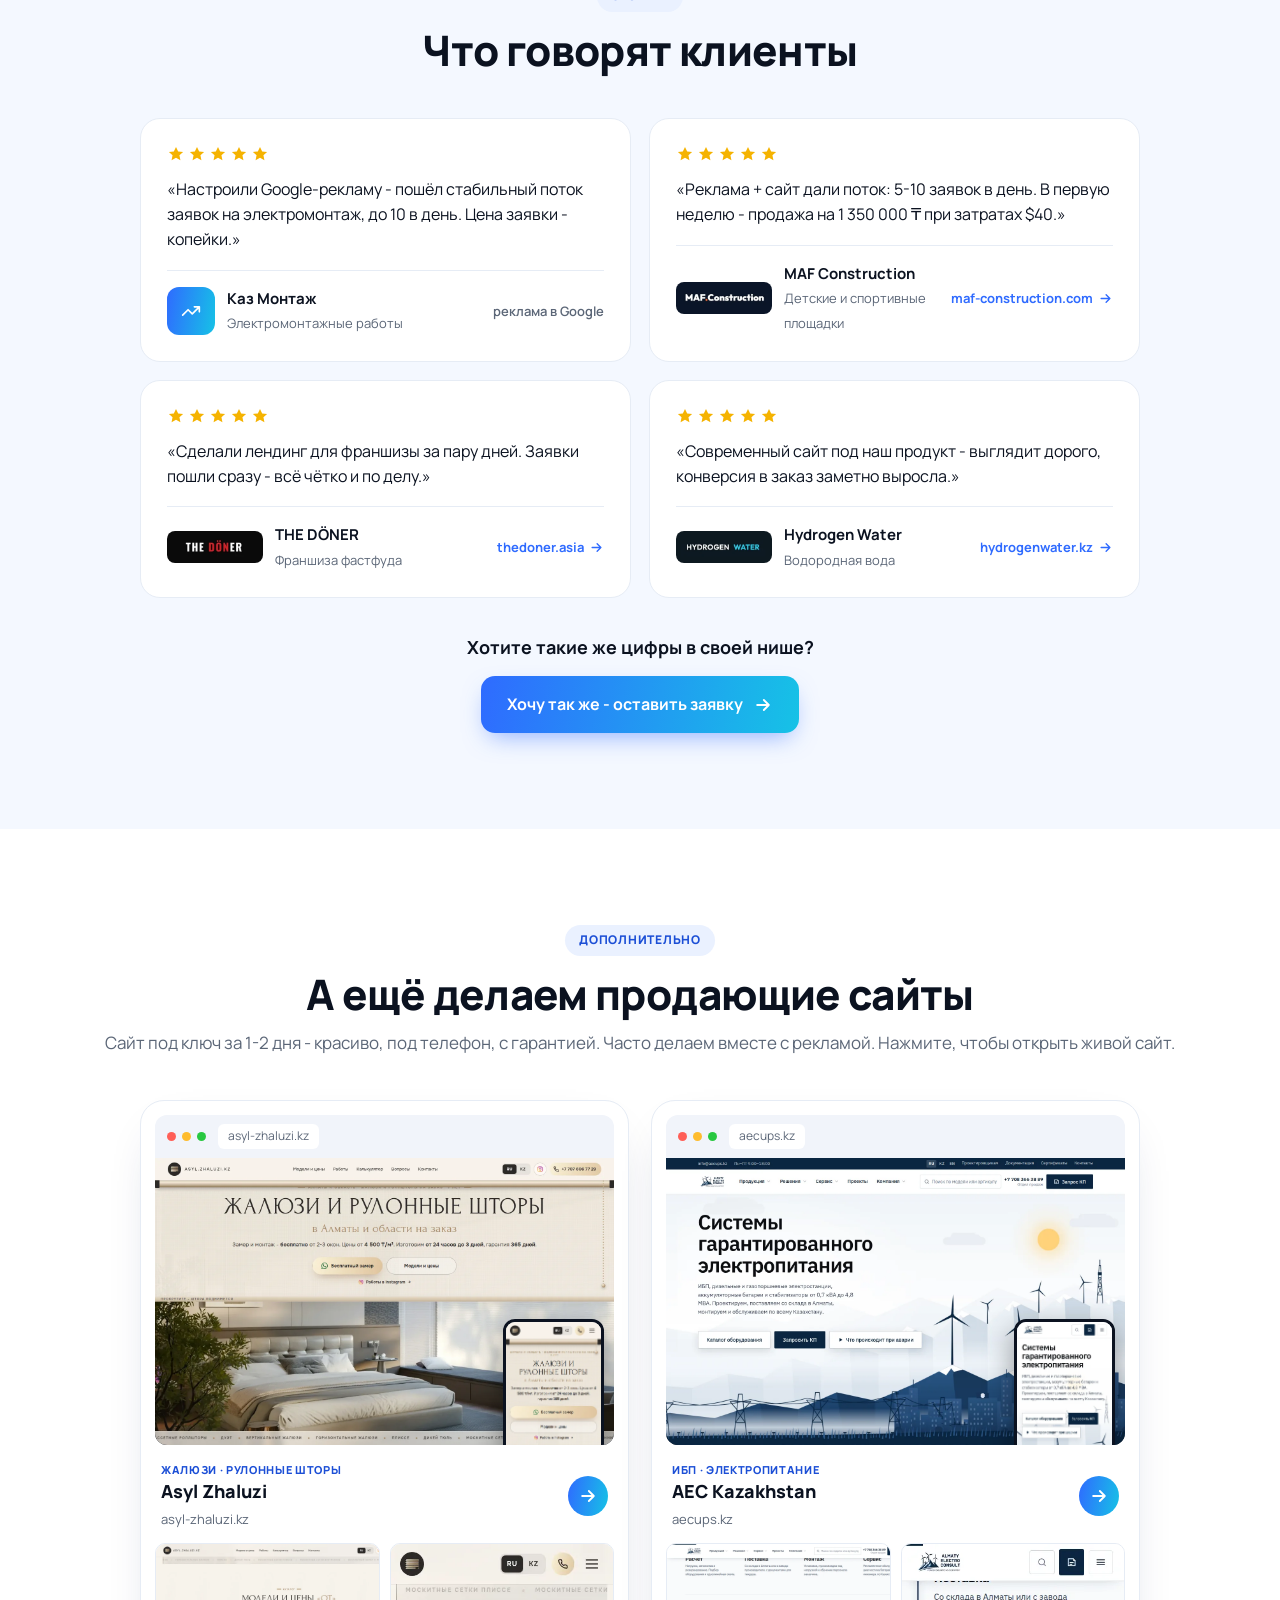
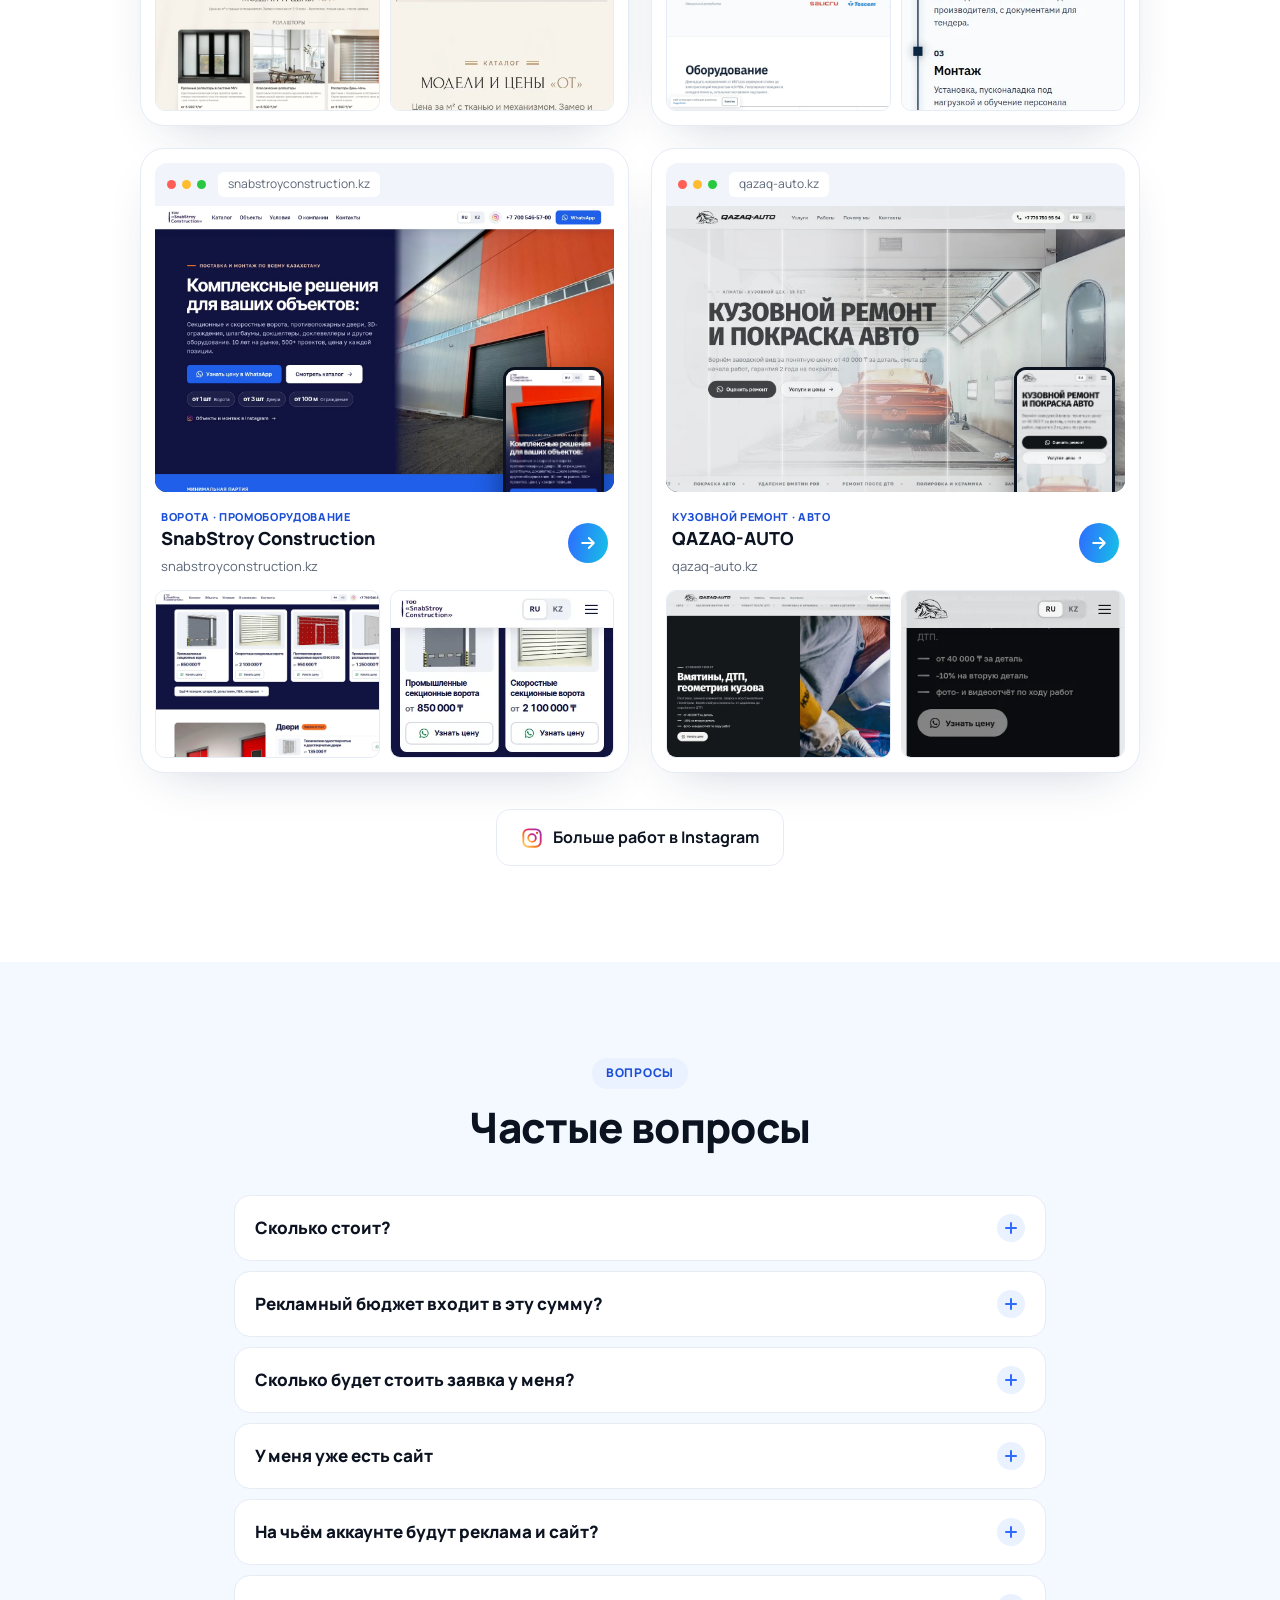
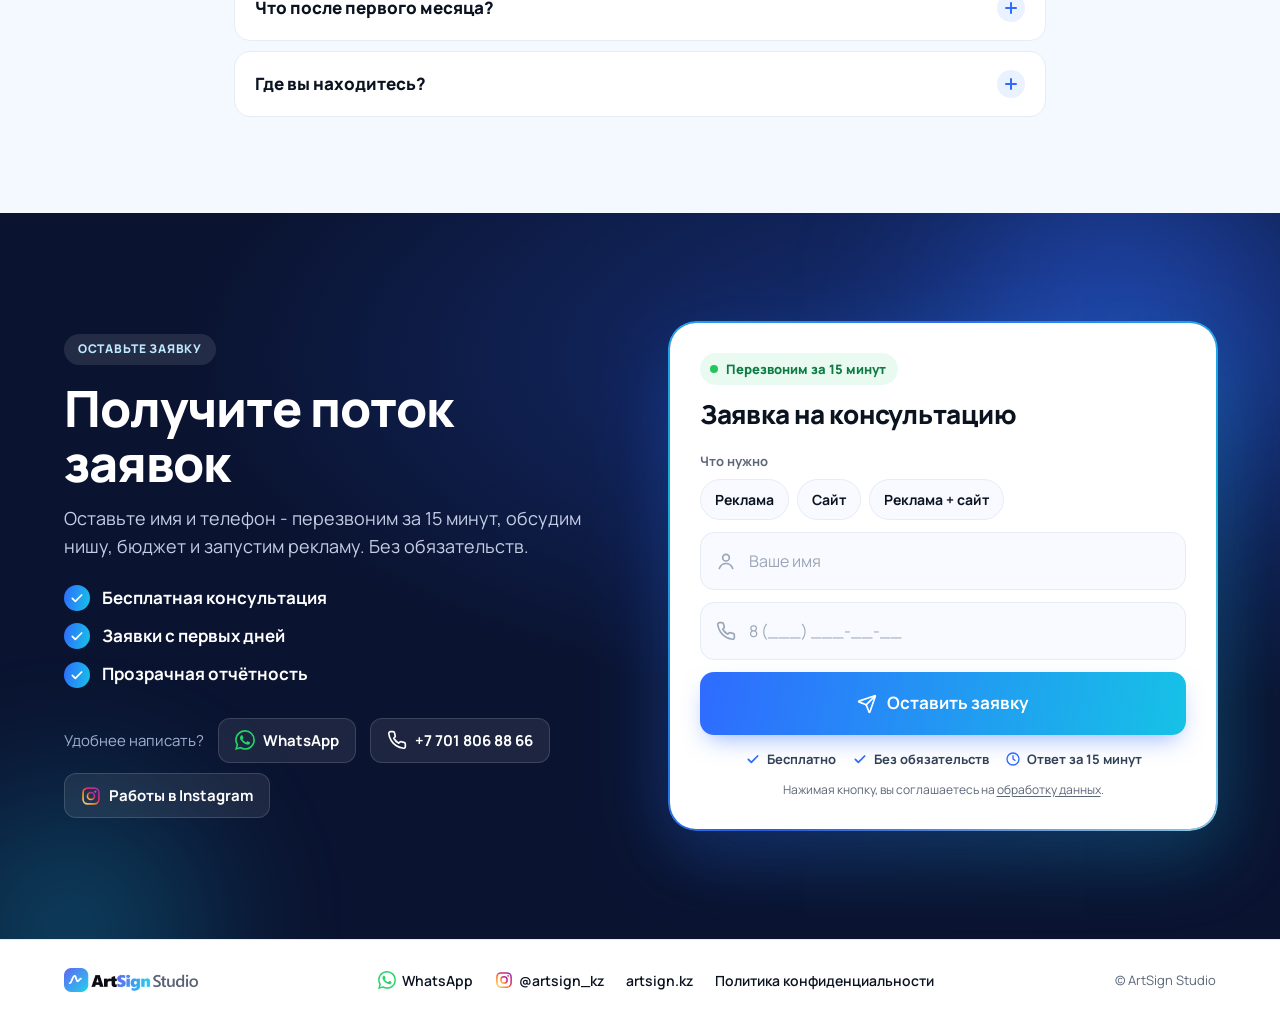
==== commit 75f569c7: "Герой: реальные заявки Asyl Zhaluzi из бота" ====
--- a/index.html
+++ b/index.html
@@ -21,7 +21,7 @@
 <link rel="preconnect" href="https://fonts.googleapis.com">
 <link rel="preconnect" href="https://fonts.gstatic.com" crossorigin>
 <link href="https://fonts.googleapis.com/css2?family=Manrope:wght@400;500;600;700;800&display=swap" rel="stylesheet">
-<link rel="stylesheet" href="styles.css?v=20261125-6">
+<link rel="stylesheet" href="styles.css?v=20261125-7">
 <script type="application/ld+json">{"@context":"https://schema.org","@type":"ProfessionalService","name":"ArtSign Studio","url":"https://lp.artsign.kz/","telephone":"+77018068866","image":"https://lp.artsign.kz/assets/og-image.jpg","areaServed":"KZ","sameAs":["https://artsign.kz","https://www.instagram.com/artsign_kz/"],"description":"Контекстная реклама Google под ключ и продающие сайты"}</script>
 <!-- Meta Pixel Code -->
 <script>
@@ -88,11 +88,11 @@
         <li><svg class="ic" aria-hidden="true"><use href="#ic-chart"/></svg>Отчётность</li>
       </ul>
       <figure class="proof">
-        <div class="proof-phone" aria-hidden="true"><div class="proof-screen"><img src="assets/cases/proof-leads.webp" width="740" height="1600" alt=""></div></div>
+        <div class="proof-phone" aria-hidden="true"><div class="proof-screen"><img src="assets/cases/proof-bot.webp" width="655" height="830" alt=""></div></div>
         <figcaption>
-          <span class="proof-live"><i></i>Заявки в Telegram клиента</span>
-          <b>MAF Construction: 5-10 заявок в день</b>
-          <span>Реальный чат заявок с рекламы - так это выглядит у наших клиентов.</span>
+          <span class="proof-live"><i></i>Заявки в нашем боте</span>
+          <b>Asyl Zhaluzi: заявки с Google Ads</b>
+          <span>Реальные обращения клиента: канал, текст заявки и город - каждая видна в боте.</span>
           <a class="ig-link" href="https://www.instagram.com/artsign_kz/" target="_blank" rel="noopener"><svg class="ic" aria-hidden="true"><use href="#ic-ig"/></svg>Наши работы в Instagram<svg class="ic" aria-hidden="true"><use href="#ic-arrow"/></svg></a>
         </figcaption>
       </figure>
@@ -452,6 +452,6 @@
   </div>
 </template>
 
-<script src="script.js?v=20261125-6" defer></script>
+<script src="script.js?v=20261125-7" defer></script>
 </body>
 </html>
--- a/styles.css
+++ b/styles.css
@@ -210,10 +210,9 @@
 
 /* hero proof: real lead chat */
 .proof{display:flex;align-items:center;gap:20px;margin-top:28px;padding:14px 18px 14px 14px;background:rgba(255,255,255,.75);border:1px solid var(--line);border-radius:22px;box-shadow:0 18px 40px -28px rgba(20,40,90,.4);max-width:520px}
-.proof-phone{flex-shrink:0;width:104px;height:178px;padding:5px;border-radius:20px;background:#0b1220;box-shadow:0 14px 30px -12px rgba(11,18,32,.6);transform:rotate(-4deg)}
-.proof-screen{width:100%;height:100%;overflow:hidden;border-radius:15px;background:#0e1621}
-.proof-screen img{width:100%;height:auto;animation:feed 16s linear infinite alternate}
-@keyframes feed{0%,8%{transform:translateY(0)}92%,100%{transform:translateY(calc(-100% + 168px))}}
+.proof-phone{flex-shrink:0;width:150px;padding:5px;border-radius:16px;background:#0b1220;box-shadow:0 14px 30px -12px rgba(11,18,32,.6);transform:rotate(-4deg)}
+.proof-screen{overflow:hidden;border-radius:11px;background:#0e1621}
+.proof-screen img{width:100%;height:auto}
 .proof figcaption{display:grid;gap:4px;font-size:14px;color:var(--muted)}
 .proof figcaption b{font-size:16px;color:var(--ink)}
 .proof-live{display:inline-flex;align-items:center;gap:7px;font-size:12px;font-weight:800;color:#0f7a43;text-transform:uppercase;letter-spacing:.05em}
@@ -339,8 +338,7 @@
   .form-zone{order:2;margin-top:20px;text-align:left}
   .hero-ticks{order:3;margin-top:22px}
   .proof{order:4;margin-top:22px;gap:14px;padding:12px}
-  .proof-phone{width:88px;height:150px}
-  @keyframes feed{0%,8%{transform:translateY(0)}92%,100%{transform:translateY(calc(-100% + 140px))}}
+  .proof-phone{width:112px}
   .hdr-ig{display:none}
   .hdr-ig+.hdr-call{margin-left:auto}
   .trust-in{gap:16px 12px;padding-top:22px;padding-bottom:22px}
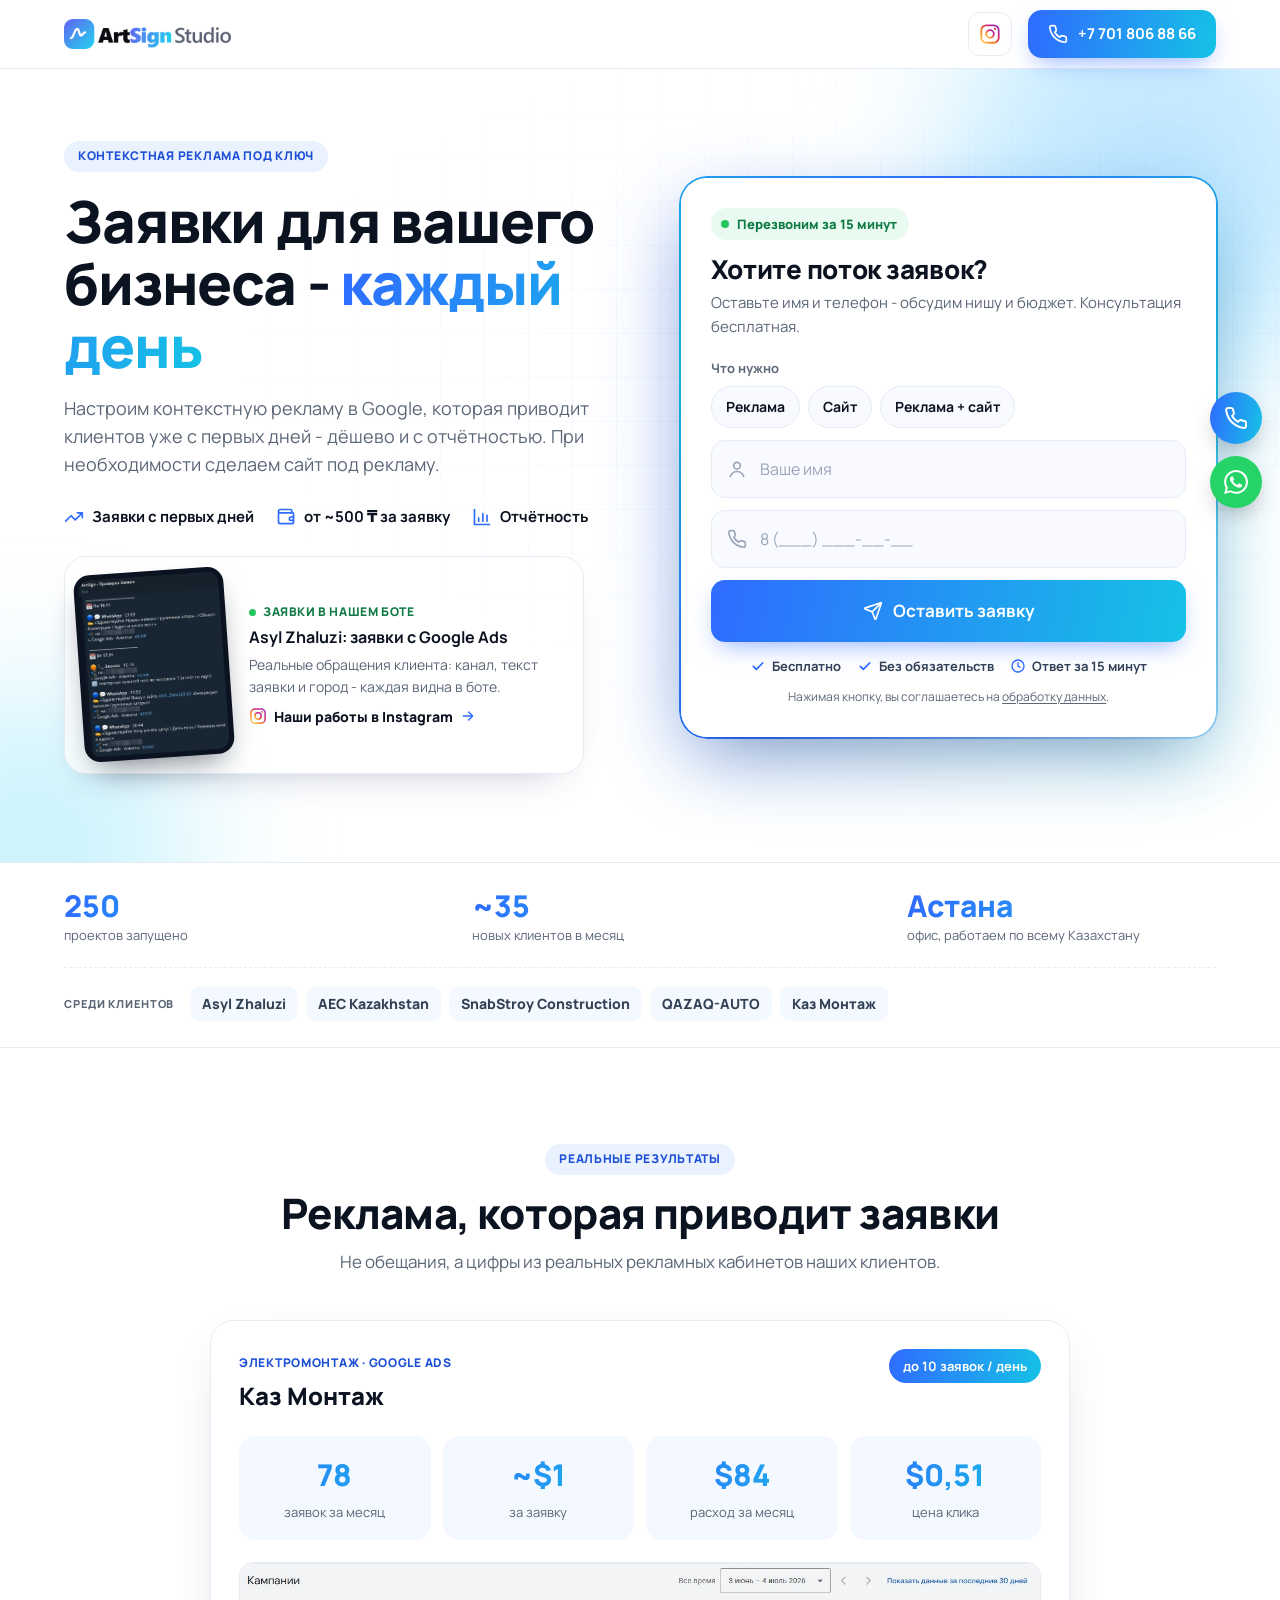
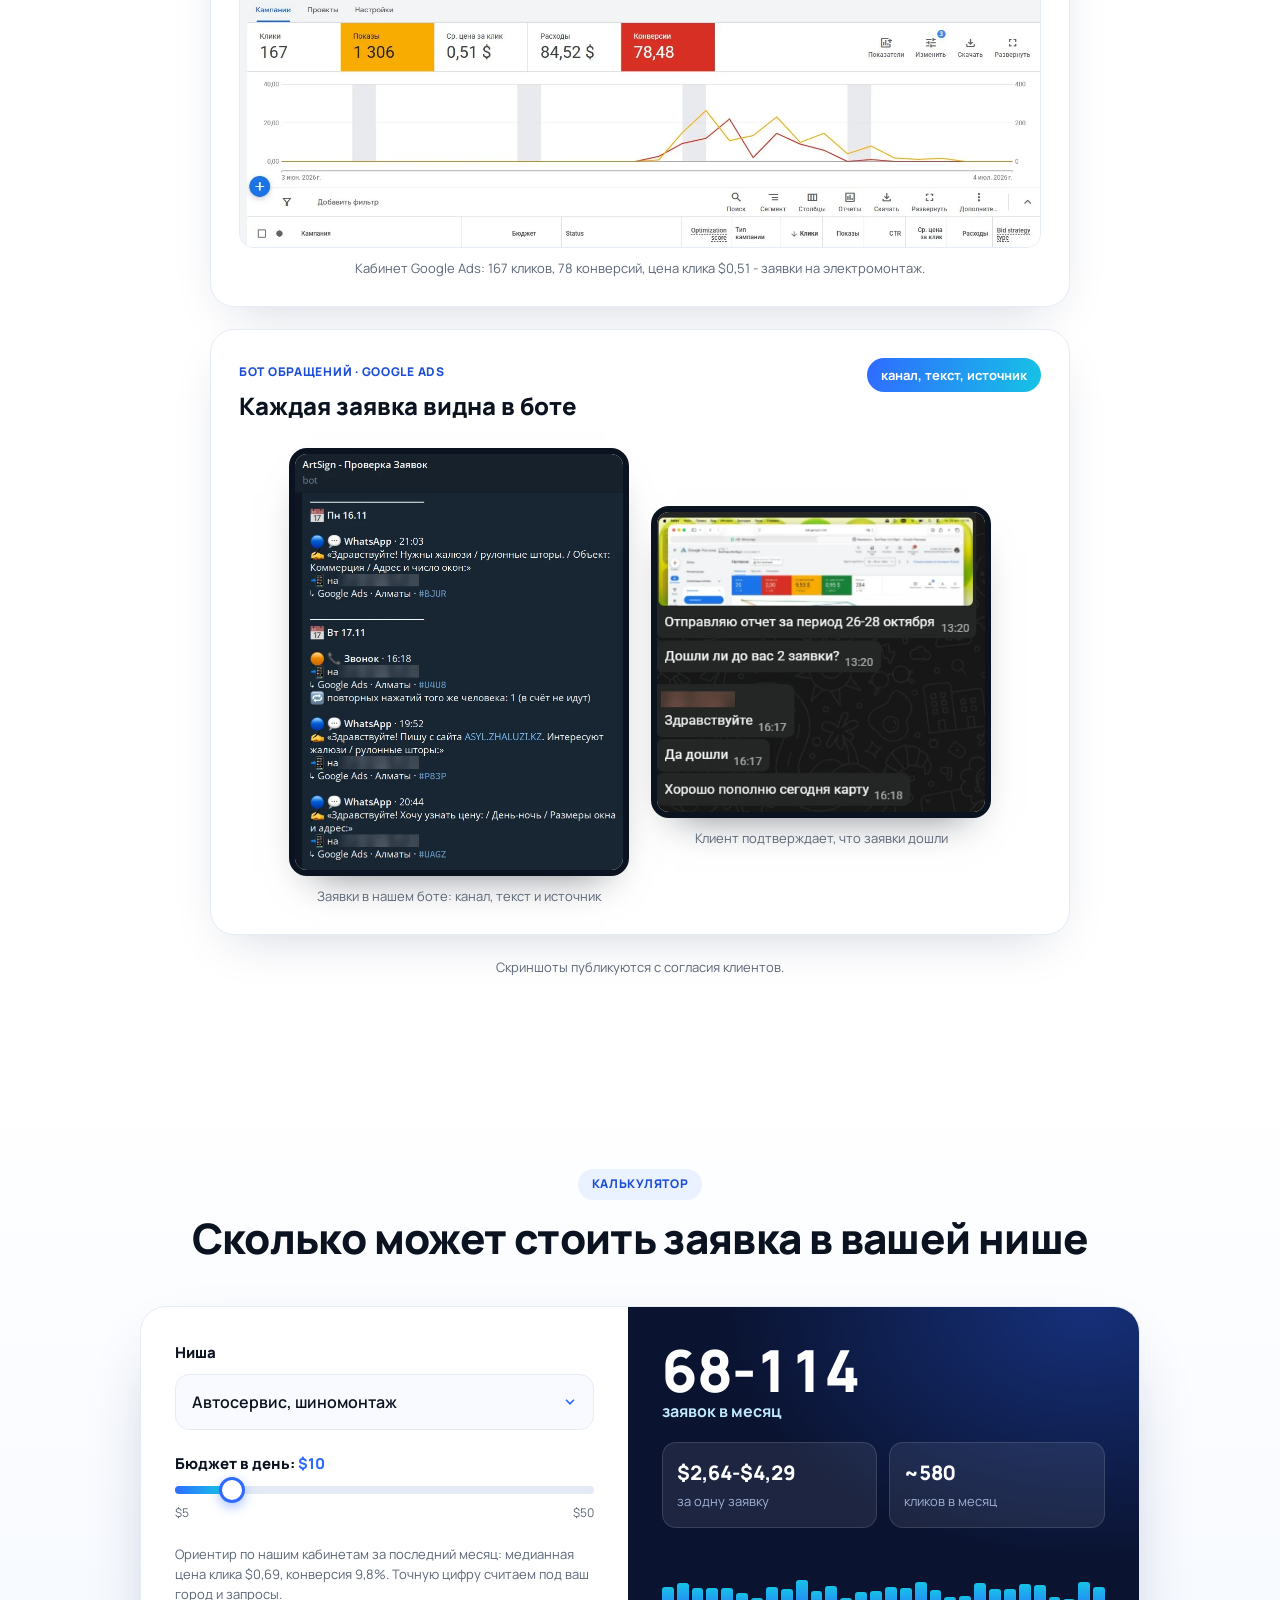
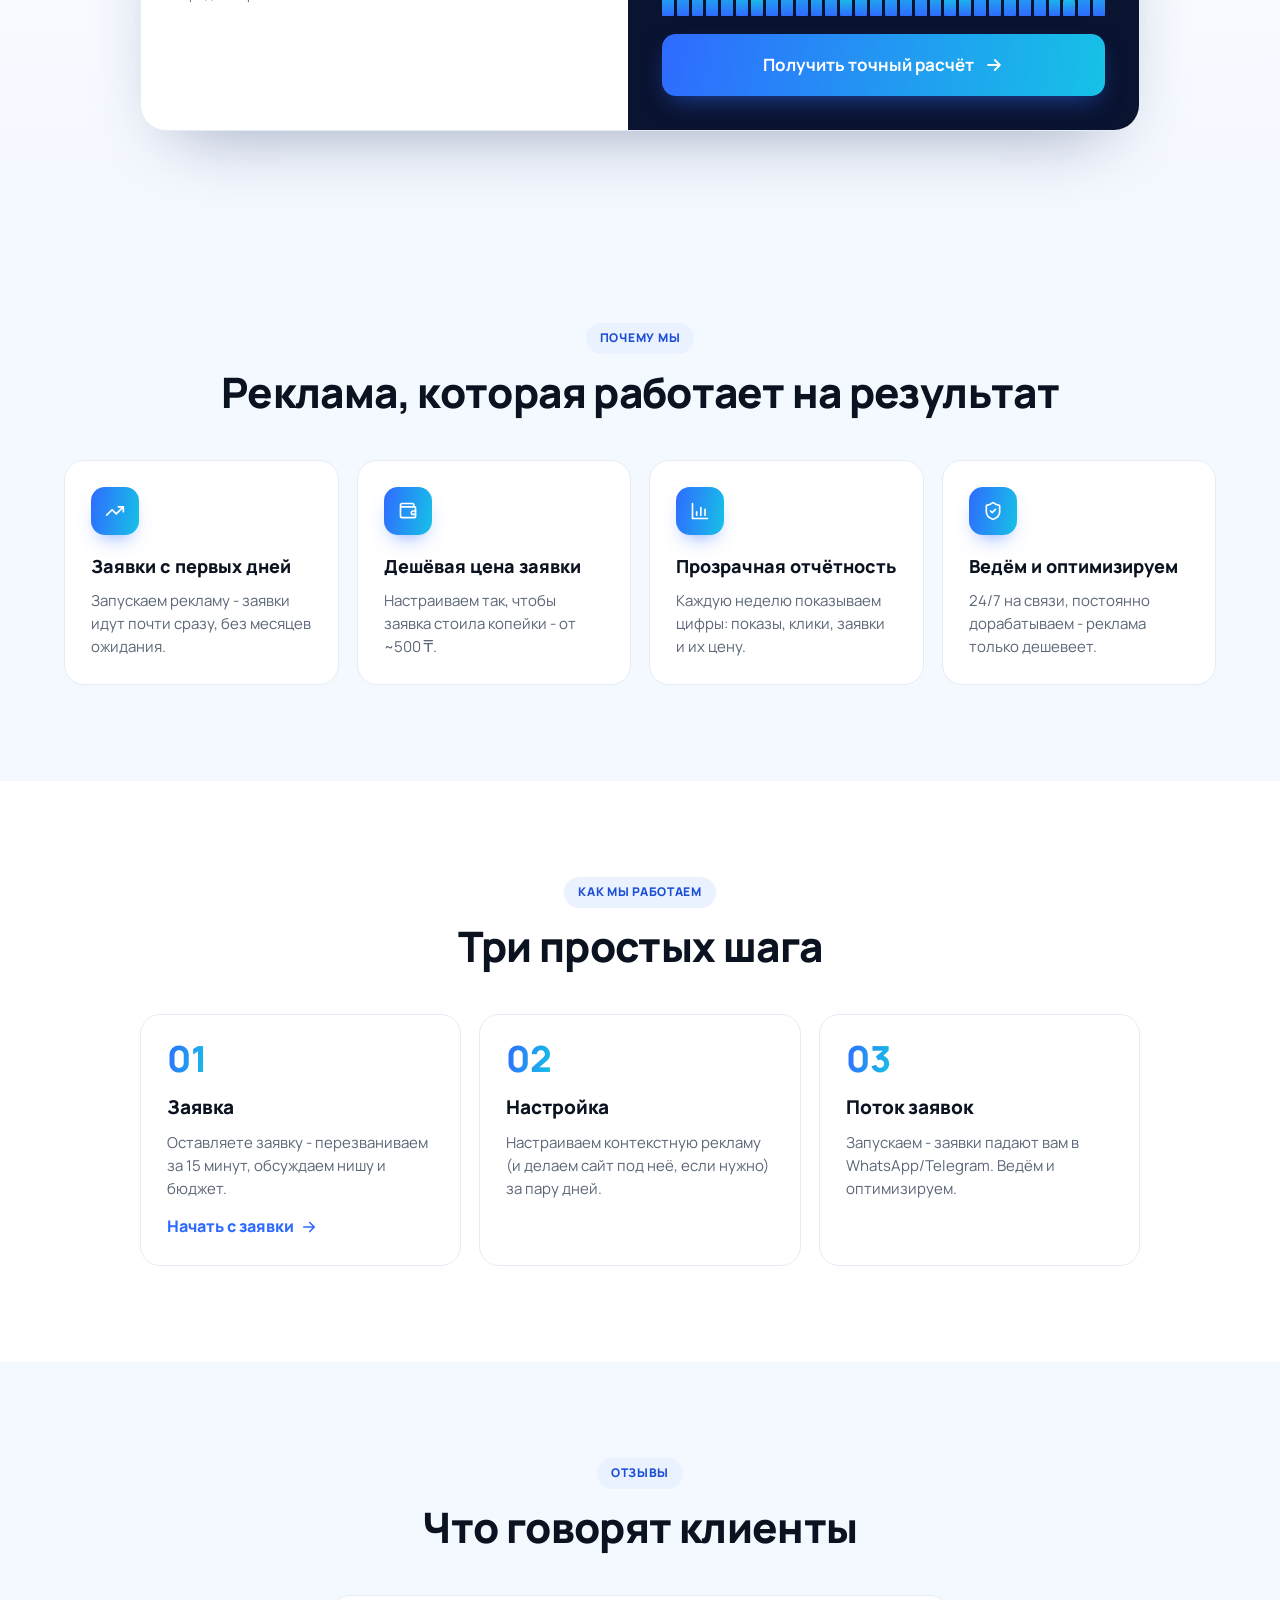
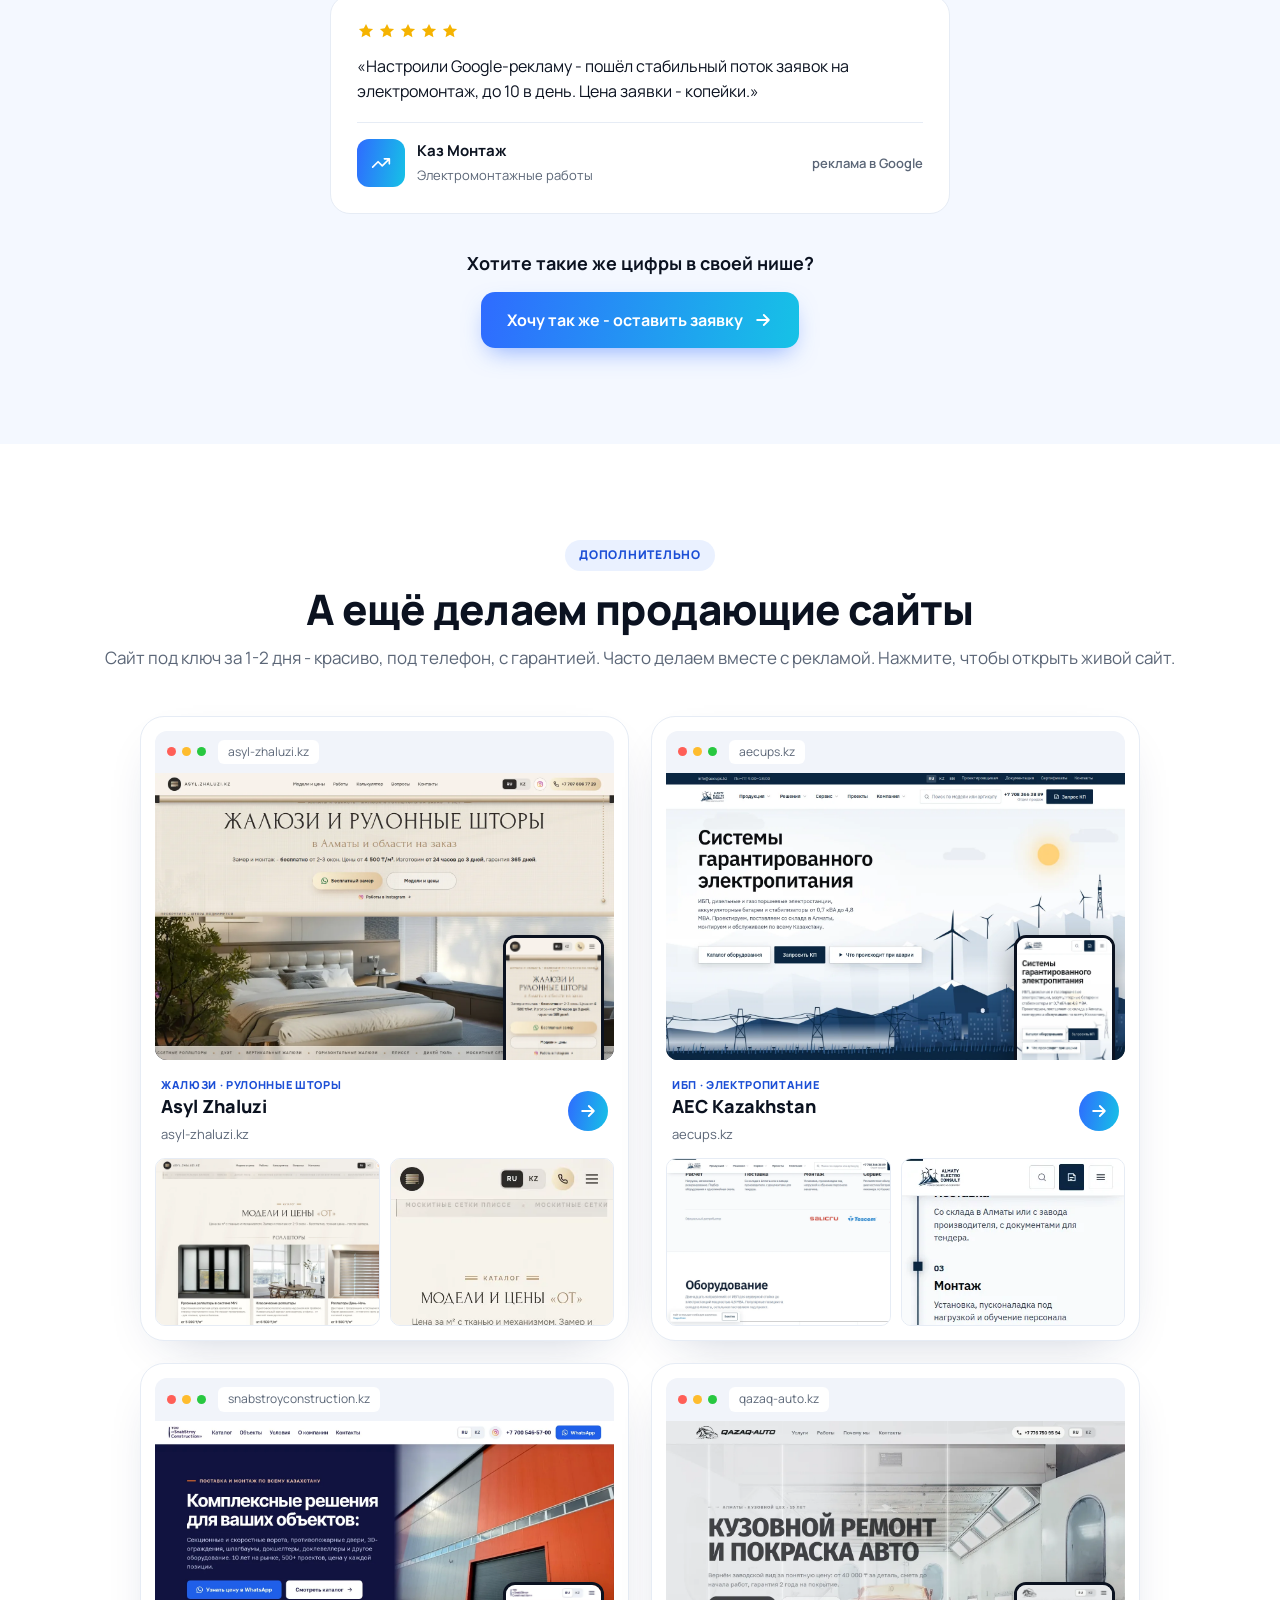
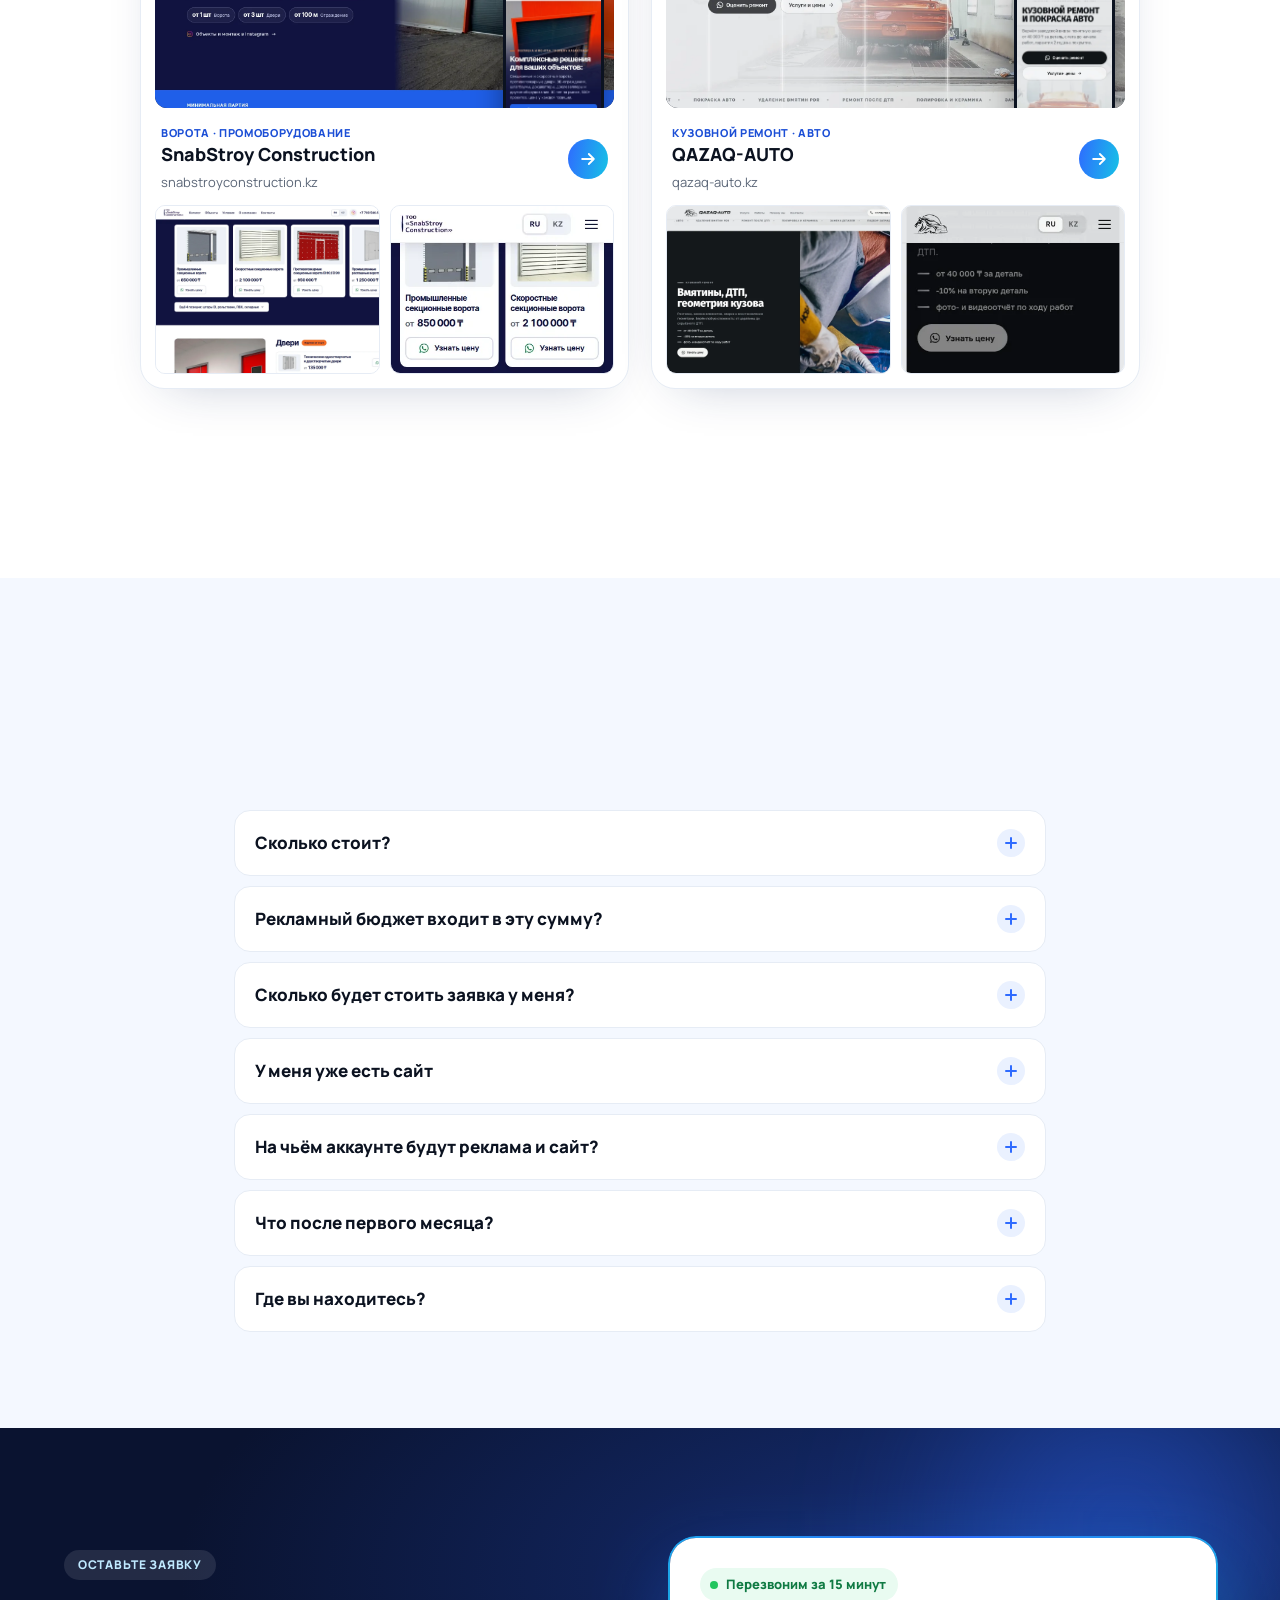
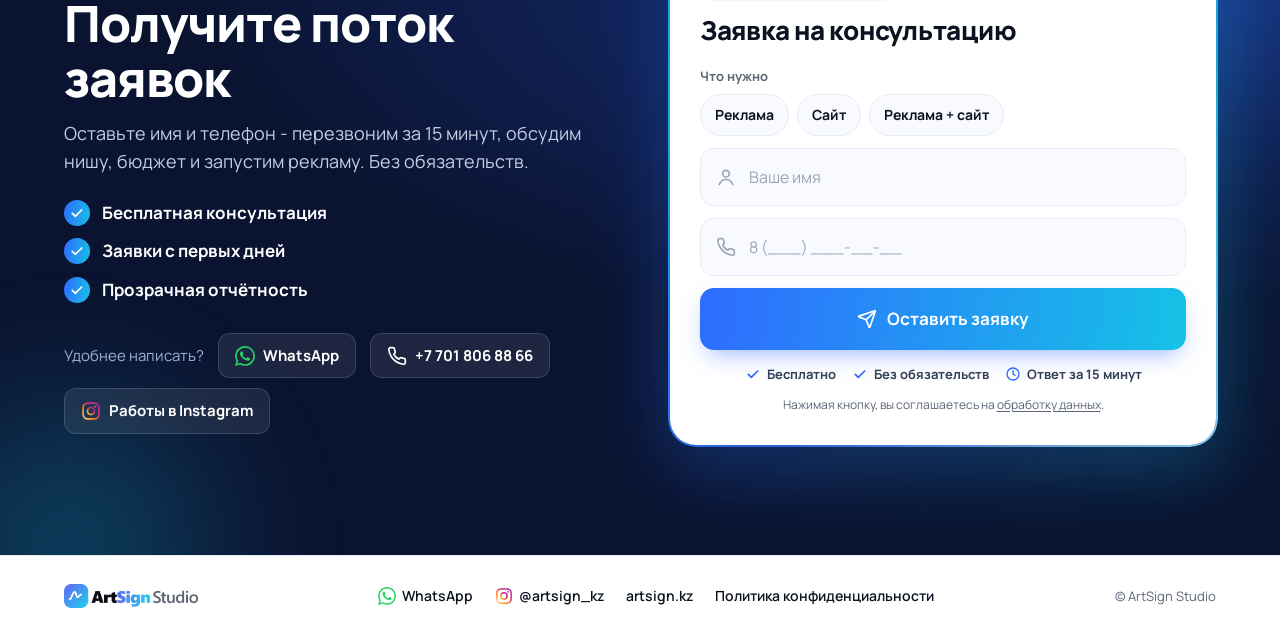
==== commit c1106cdd: "Убраны отзывы и кейс сторонних проектов" ====
--- a/index.html
+++ b/index.html
@@ -21,7 +21,7 @@
 <link rel="preconnect" href="https://fonts.googleapis.com">
 <link rel="preconnect" href="https://fonts.gstatic.com" crossorigin>
 <link href="https://fonts.googleapis.com/css2?family=Manrope:wght@400;500;600;700;800&display=swap" rel="stylesheet">
-<link rel="stylesheet" href="styles.css?v=20261125-7">
+<link rel="stylesheet" href="styles.css?v=20261125-8">
 <script type="application/ld+json">{"@context":"https://schema.org","@type":"ProfessionalService","name":"ArtSign Studio","url":"https://lp.artsign.kz/","telephone":"+77018068866","image":"https://lp.artsign.kz/assets/og-image.jpg","areaServed":"KZ","sameAs":["https://artsign.kz","https://www.instagram.com/artsign_kz/"],"description":"Контекстная реклама Google под ключ и продающие сайты"}</script>
 <!-- Meta Pixel Code -->
 <script>
@@ -147,7 +147,7 @@
     <div class="trust-num"><b>Астана</b><span>офис, работаем по всему Казахстану</span></div>
     <div class="trust-logos">
       <span class="trust-cap">Среди клиентов</span>
-      <ul><li>Asyl Zhaluzi</li><li>AEC Kazakhstan</li><li>SnabStroy Construction</li><li>QAZAQ-AUTO</li><li>Каз Монтаж</li><li>MAF Construction</li></ul>
+      <ul><li>Asyl Zhaluzi</li><li>AEC Kazakhstan</li><li>SnabStroy Construction</li><li>QAZAQ-AUTO</li><li>Каз Монтаж</li></ul>
     </div>
   </div>
 </section>
@@ -177,16 +177,10 @@
       </figure>
     </article>
 
-    <article class="case rv" id="maf">
+    <article class="case rv" id="zayavki-v-bote">
       <div class="case-top">
-        <div><span class="case-tag">Стройка · площадки</span><h3>MAF Construction</h3></div>
-        <span class="case-badge">результат за 1-ю неделю</span>
-      </div>
-      <div class="stats">
-        <div class="stat"><b>5-10</b><span>заявок в день</span></div>
-        <div class="stat"><b>1,35&nbsp;млн&nbsp;₸</b><span>продажа за неделю</span></div>
-        <div class="stat"><b>$40</b><span>затраты на рекламу</span></div>
-        <div class="stat"><b>×30+</b><span>окупаемость</span></div>
+        <div><span class="case-tag">Бот обращений · Google Ads</span><h3>Каждая заявка видна в боте</h3></div>
+        <span class="case-badge">канал, текст, источник</span>
       </div>
       <div class="phones chats">
         <figure class="shot shot-chat"><img src="assets/cases/proof-bot.webp" width="655" height="830" loading="lazy" alt="Бот обращений: заявки с Google Ads с текстом, каналом и городом"><figcaption>Заявки в нашем боте: канал, текст и источник</figcaption></figure>
@@ -275,9 +269,6 @@
     </div>
     <div class="revs">
       <article class="rev rv"><div class="stars" role="img" aria-label="5 из 5"><svg aria-hidden="true"><use href="#ic-star"/></svg><svg aria-hidden="true"><use href="#ic-star"/></svg><svg aria-hidden="true"><use href="#ic-star"/></svg><svg aria-hidden="true"><use href="#ic-star"/></svg><svg aria-hidden="true"><use href="#ic-star"/></svg></div><p>«Настроили Google-рекламу - пошёл стабильный поток заявок на электромонтаж, до 10 в день. Цена заявки - копейки.»</p><footer><span class="rev-thumb rev-thumb-ic"><svg class="ic" aria-hidden="true"><use href="#ic-trend"/></svg></span><span class="rev-who"><b>Каз Монтаж</b><small>Электромонтажные работы</small></span><span class="rev-link rev-link-mute">реклама в Google</span></footer></article>
-      <article class="rev rv"><div class="stars" role="img" aria-label="5 из 5"><svg aria-hidden="true"><use href="#ic-star"/></svg><svg aria-hidden="true"><use href="#ic-star"/></svg><svg aria-hidden="true"><use href="#ic-star"/></svg><svg aria-hidden="true"><use href="#ic-star"/></svg><svg aria-hidden="true"><use href="#ic-star"/></svg></div><p>«Реклама + сайт дали поток: 5-10 заявок в день. В первую неделю - продажа на 1&nbsp;350&nbsp;000&nbsp;₸ при затратах $40.»</p><footer><img class="rev-logo" src="assets/clients/maf.webp" width="300" height="100" loading="lazy" alt="Логотип MAF Construction"><span class="rev-who"><b>MAF Construction</b><small>Детские и спортивные площадки</small></span><a class="rev-link" href="https://maf-construction.com" target="_blank" rel="noopener">maf-construction.com<svg class="ic" aria-hidden="true"><use href="#ic-arrow"/></svg></a></footer></article>
-      <article class="rev rv"><div class="stars" role="img" aria-label="5 из 5"><svg aria-hidden="true"><use href="#ic-star"/></svg><svg aria-hidden="true"><use href="#ic-star"/></svg><svg aria-hidden="true"><use href="#ic-star"/></svg><svg aria-hidden="true"><use href="#ic-star"/></svg><svg aria-hidden="true"><use href="#ic-star"/></svg></div><p>«Сделали лендинг для франшизы за пару дней. Заявки пошли сразу - всё чётко и по делу.»</p><footer><img class="rev-logo" src="assets/clients/doner.webp" width="300" height="100" loading="lazy" alt="Логотип THE DÖNER"><span class="rev-who"><b>THE DÖNER</b><small>Франшиза фастфуда</small></span><a class="rev-link" href="https://thedoner.asia" target="_blank" rel="noopener">thedoner.asia<svg class="ic" aria-hidden="true"><use href="#ic-arrow"/></svg></a></footer></article>
-      <article class="rev rv"><div class="stars" role="img" aria-label="5 из 5"><svg aria-hidden="true"><use href="#ic-star"/></svg><svg aria-hidden="true"><use href="#ic-star"/></svg><svg aria-hidden="true"><use href="#ic-star"/></svg><svg aria-hidden="true"><use href="#ic-star"/></svg><svg aria-hidden="true"><use href="#ic-star"/></svg></div><p>«Современный сайт под наш продукт - выглядит дорого, конверсия в заказ заметно выросла.»</p><footer><img class="rev-logo" src="assets/clients/hw.webp" width="300" height="100" loading="lazy" alt="Логотип Hydrogen Water"><span class="rev-who"><b>Hydrogen Water</b><small>Водородная вода</small></span><a class="rev-link" href="https://hydrogenwater.kz" target="_blank" rel="noopener">hydrogenwater.kz<svg class="ic" aria-hidden="true"><use href="#ic-arrow"/></svg></a></footer></article>
     </div>
     <div class="mid-cta rv">
       <p>Хотите такие же цифры в своей нише?</p>
@@ -452,6 +443,6 @@
   </div>
 </template>
 
-<script src="script.js?v=20261125-7" defer></script>
+<script src="script.js?v=20261125-8" defer></script>
 </body>
 </html>
--- a/styles.css
+++ b/styles.css
@@ -396,3 +396,5 @@
   *,*::before,*::after{animation:none!important;transition:none!important}
   .js .rv{opacity:1}
 }
+.revs:has(>.rev:only-child){grid-template-columns:minmax(0,620px);justify-content:center}
+.case-top+.phones{margin-top:24px}
